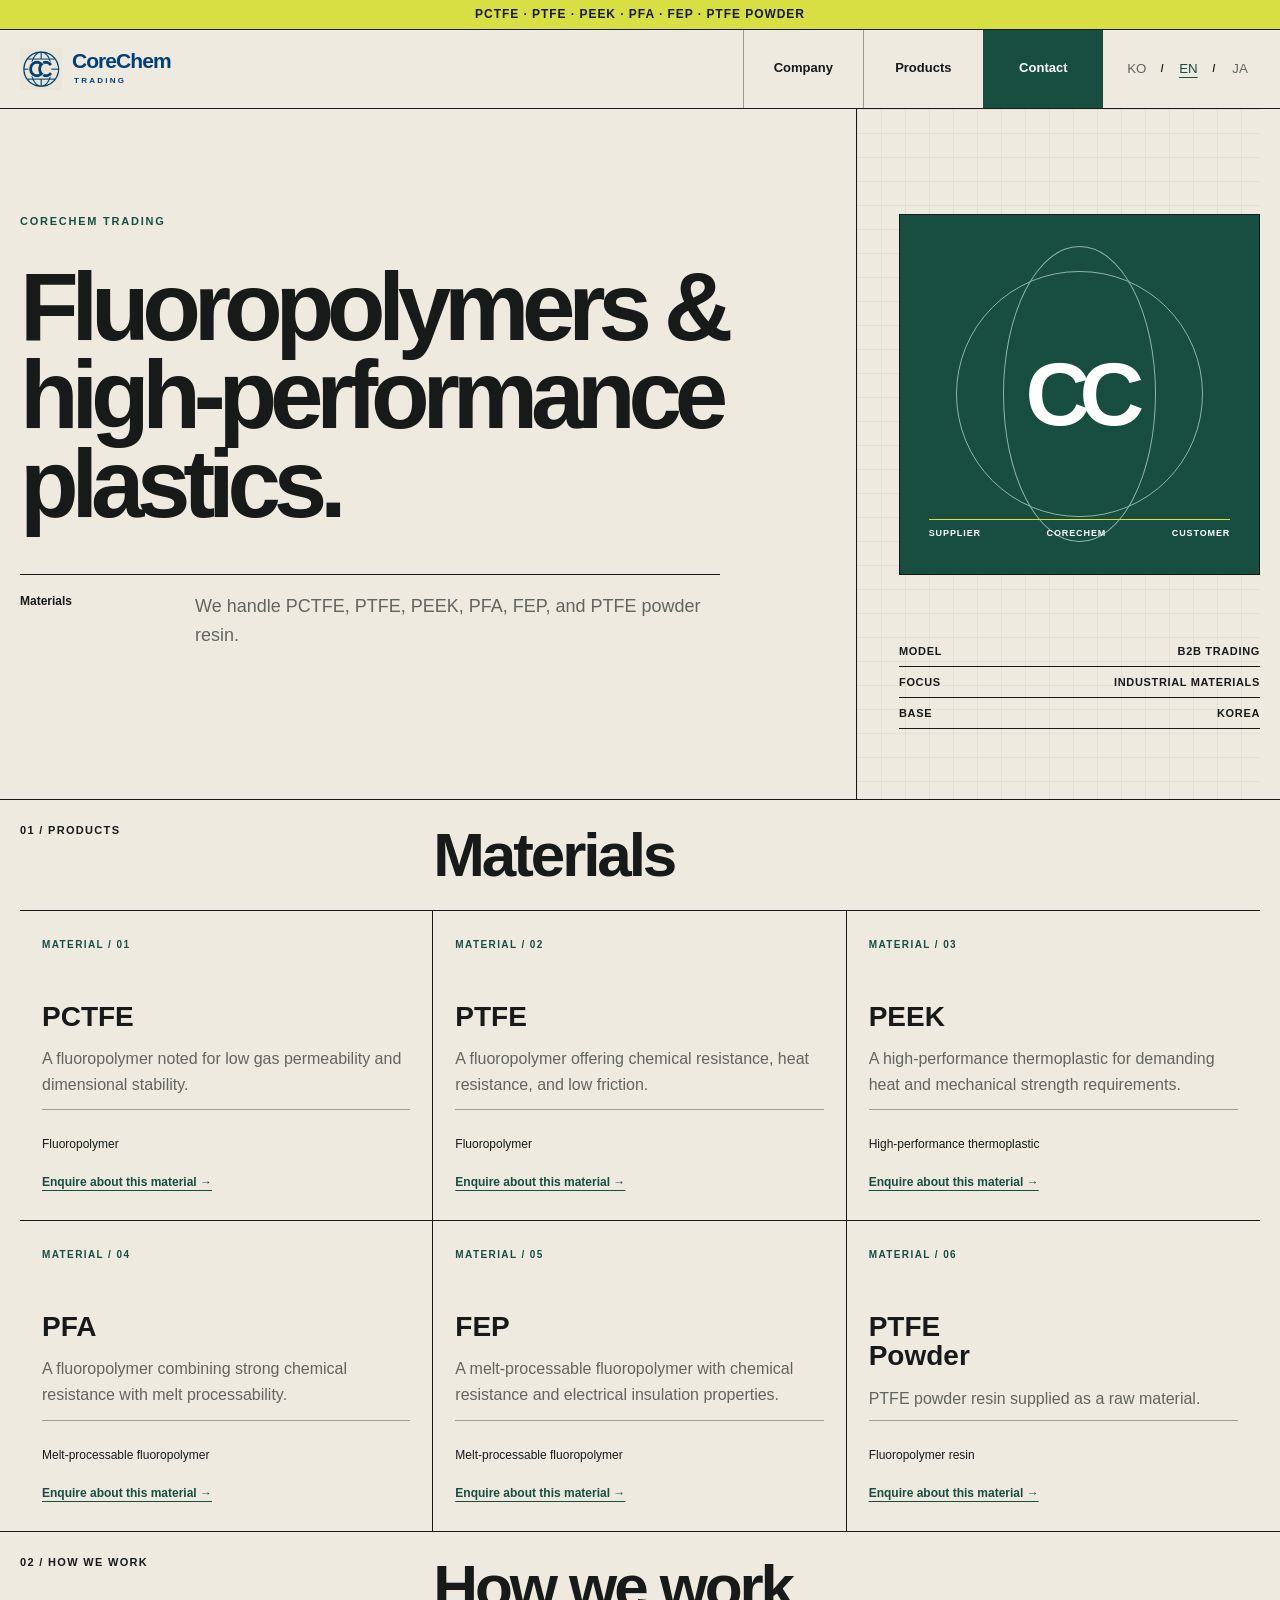
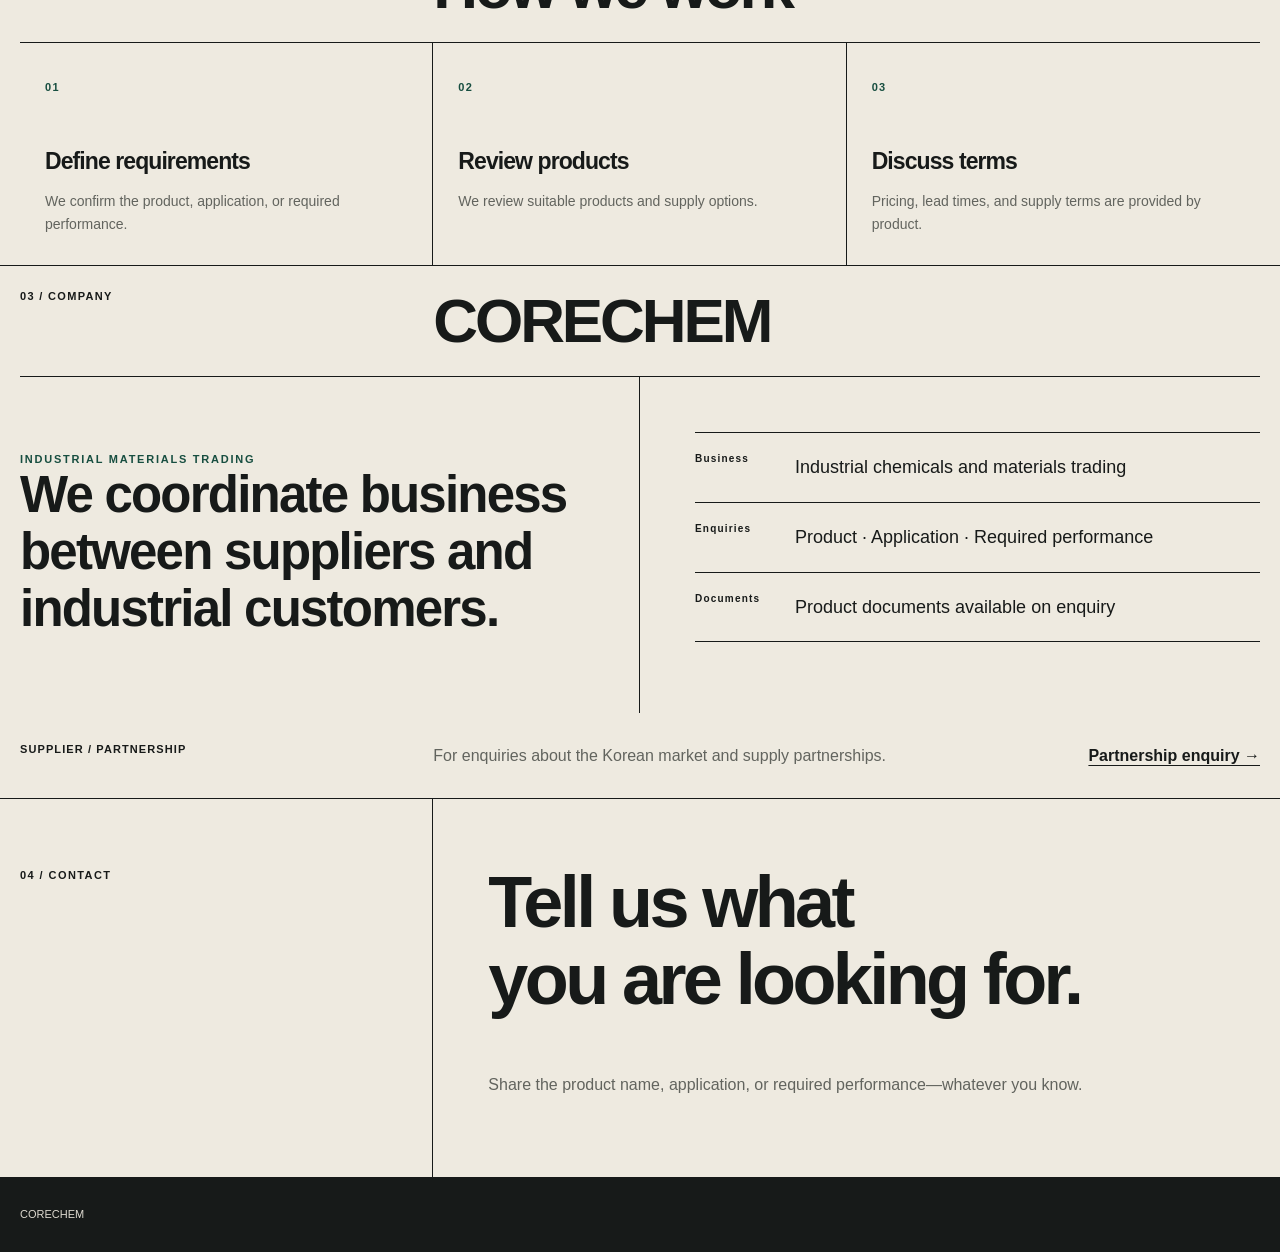
==== site/hanbit-materials/index.html @ b0d62aa2 "Improve product inquiry accessibility" ====
<!doctype html>
<html lang="ko">
<head>
  <meta charset="utf-8"><meta name="viewport" content="width=device-width,initial-scale=1">
  <meta name="description" content="PCTFE, PTFE, PEEK, PFA, FEP 및 PTFE 파우더를 취급하는 코어캠(CoreChem) 산업 소재 트레이딩 홈페이지">
  <meta name="theme-color" content="#174e40">
  <link rel="icon" type="image/png" href="assets/corechem-symbol.png">
  <link rel="canonical" href="https://muzholiq.github.io/corechem/">
  <meta property="og:type" content="website">
  <meta property="og:site_name" content="CoreChem Trading">
  <meta property="og:title" content="코어캠 CORECHEM — 산업 소재 공급">
  <meta property="og:description" content="PCTFE, PTFE, PEEK, PFA, FEP 및 PTFE 파우더를 취급하는 코어캠 홈페이지">
  <meta property="og:url" content="https://muzholiq.github.io/corechem/">
  <meta property="og:image" content="https://muzholiq.github.io/corechem/assets/corechem-symbol.png">
  <title>코어캠 CORECHEM — 산업 소재 공급</title>
  <style>
    :root{--ink:#171a19;--paper:#eeeae0;--paper2:#f8f6ef;--green:#174e40;--acid:#d8df43;--line:#9d9d91;--muted:#62645e}
    *{box-sizing:border-box}html{scroll-behavior:smooth}body{margin:0;background:var(--paper);color:var(--ink);font-family:"Apple SD Gothic Neo",Pretendard,Arial,sans-serif;line-height:1.6;word-break:keep-all}html[lang="ja"] body{word-break:normal;overflow-wrap:anywhere}a{color:inherit}[id]{scroll-margin-top:95px}.skip-link{position:fixed;left:12px;top:-60px;z-index:20;background:var(--ink);color:white;padding:10px 14px}.skip-link:focus{top:12px}.wrap{width:min(1240px,calc(100% - 40px));margin:auto}
    .mock{background:var(--acid);padding:6px 20px;text-align:center;font:800 12px/1.4 Arial;letter-spacing:.08em;border-bottom:1px solid var(--ink)}
    header{position:sticky;top:0;z-index:5;background:#eeeae0f2;border-bottom:1px solid var(--ink);backdrop-filter:blur(8px)}header .wrap{height:78px;display:grid;grid-template-columns:1fr auto;align-items:center}.logo{display:inline-flex;align-items:center;gap:10px;width:max-content;text-decoration:none;color:#003f78}.logo img{width:42px;height:42px;object-fit:cover;mix-blend-mode:multiply}.logo-word{font:700 21px/.85 Arial,sans-serif;letter-spacing:-.045em}.logo-word small{display:block;font:600 8px/1 Arial,sans-serif;letter-spacing:.28em;margin:7px 0 0 2px}.header-actions{display:flex;align-items:center;height:100%}.menu{display:flex;height:100%;align-items:center}.menu a{display:grid;place-items:center;height:100%;min-width:120px;border-left:1px solid var(--line);text-decoration:none;font-size:13px;font-weight:700}.menu a:last-child{background:var(--green);color:white;border-color:var(--green)}.language{display:flex;align-items:center;gap:4px;margin-left:14px;font:800 10px Arial;letter-spacing:.08em}.language button{border:0;background:transparent;padding:8px 5px;color:var(--muted);cursor:pointer}.language button[aria-pressed="true"]{color:var(--green);text-decoration:underline;text-underline-offset:4px}
    .hero{min-height:690px;border-bottom:1px solid var(--ink);position:relative;overflow:hidden}.hero .wrap{display:grid;grid-template-columns:1.35fr .65fr;min-height:690px}.hero-copy{padding:105px 50px 70px 0;border-right:1px solid var(--ink);position:relative}.eyebrow{font:800 11px/1.3 Arial;letter-spacing:.16em;text-transform:uppercase;color:var(--green)}h1{font-family:Arial,"Apple SD Gothic Neo",Pretendard,sans-serif;font-weight:900;font-size:clamp(52px,7.5vw,106px);line-height:.92;letter-spacing:-.075em;margin:35px 0 46px;max-width:900px}.intro{display:grid;grid-template-columns:150px 1fr;gap:25px;max-width:700px;border-top:1px solid var(--ink);padding-top:17px}.intro b{font-size:12px}.intro p{margin:0;color:var(--muted);font-size:18px}.hero-spec{padding:105px 0 70px 42px;display:flex;flex-direction:column;justify-content:space-between;background-image:linear-gradient(#9d9d9122 1px,transparent 1px),linear-gradient(90deg,#9d9d9122 1px,transparent 1px);background-size:24px 24px}.trade-map{width:100%;aspect-ratio:1;position:relative;display:grid;place-items:center;background:var(--green);border:1px solid var(--ink);color:white}.trade-map:before,.trade-map:after{content:"";position:absolute;border:1px solid #91b4a9;border-radius:50%}.trade-map:before{width:68%;height:68%}.trade-map:after{width:42%;height:82%}.trade-map strong{position:relative;z-index:1;font:900 clamp(52px,7vw,94px)/1 Arial;letter-spacing:-.12em}.route{position:absolute;left:8%;right:8%;bottom:10%;z-index:1;display:flex;justify-content:space-between;border-top:1px solid var(--acid);padding-top:8px;font:800 9px Arial;letter-spacing:.1em}.spec-row{display:flex;justify-content:space-between;border-bottom:1px solid var(--ink);padding:9px 0;font:700 11px Arial;letter-spacing:.06em}
    section{border-bottom:1px solid var(--ink)}.section-head{display:grid;grid-template-columns:1fr 2fr;border-bottom:1px solid var(--ink);padding:24px 0}.section-head .no{font:700 11px Arial;letter-spacing:.12em}.section-head h2{font-family:Arial,"Apple SD Gothic Neo",Pretendard,sans-serif;font-weight:900;font-size:clamp(32px,5vw,62px);line-height:1;margin:0;letter-spacing:-.05em}.products{display:grid;grid-template-columns:repeat(4,1fr)}.product{min-height:330px;padding:28px 22px;border-right:1px solid var(--ink);display:flex;flex-direction:column}.product:last-child{border-right:0}.product .code{font:700 10px Arial;letter-spacing:.14em;color:var(--green)}.product h3{font-family:Arial,"Apple SD Gothic Neo",Pretendard,sans-serif;font-weight:850;font-size:28px;line-height:1.05;margin:52px 0 15px}.product p{color:var(--muted);margin:0}.product .use{margin-top:auto;padding-top:25px;border-top:1px solid var(--line);font-size:12px}.product-link{display:inline-block;margin-top:18px;font-size:12px;font-weight:900;color:var(--green);text-underline-offset:4px}
    .process{display:grid;grid-template-columns:repeat(3,1fr)}.process-item{min-height:220px;padding:30px 25px;border-right:1px solid var(--ink)}.process-item:last-child{border-right:0}.process-item b{font:900 11px Arial;color:var(--green);letter-spacing:.12em}.process-item h3{margin:45px 0 10px;font-size:23px;letter-spacing:-.04em}.process-item p{margin:0;color:var(--muted);font-size:14px}.partner-note{display:grid;grid-template-columns:1fr 2fr;padding:30px 0}.partner-note b{font:900 11px Arial;letter-spacing:.1em}.partner-note div{display:flex;align-items:center;justify-content:space-between;gap:24px}.partner-note p{margin:0;color:var(--muted)}.partner-note a{font-weight:900;white-space:nowrap;text-underline-offset:4px}
    .proof{display:grid;grid-template-columns:1fr 1fr}.proof-copy{padding:75px 70px 75px 0;border-right:1px solid var(--ink)}.proof-copy blockquote{font-family:Arial,"Apple SD Gothic Neo",Pretendard,sans-serif;font-weight:850;font-size:clamp(28px,4vw,51px);line-height:1.12;letter-spacing:-.035em;margin:0}.proof-list{padding:55px 0 55px 55px}.fact{display:grid;grid-template-columns:100px 1fr;padding:20px 0;border-top:1px solid var(--ink)}.fact:last-child{border-bottom:1px solid var(--ink)}.fact b{font:700 10px Arial;letter-spacing:.12em}.fact span{font-size:18px}
    .contact .wrap{display:grid;grid-template-columns:1fr 2fr}.contact-label{padding:70px 0;border-right:1px solid var(--ink);font:700 11px Arial;letter-spacing:.13em}.contact-main{padding:65px 0 80px 55px}.contact-main h2{font:900 clamp(36px,6vw,72px)/1.06 Arial,"Apple SD Gothic Neo",sans-serif;margin:0 0 55px;letter-spacing:-.05em}.contact-line{display:grid;grid-template-columns:150px 1fr;padding:15px 0;border-top:1px solid var(--ink)}.contact-line:last-child{border-bottom:1px solid var(--ink)}.contact-line b{font:700 10px Arial;letter-spacing:.1em}
    footer{background:var(--ink);color:#ddd9cf;padding:28px 0;font-size:11px}.footer-row{display:flex;justify-content:space-between;gap:20px}
    a:focus-visible,button:focus-visible{outline:3px solid var(--acid);outline-offset:3px}.language button{min-width:40px;min-height:40px}.products{grid-template-columns:repeat(3,1fr)}.product{min-height:310px;border-bottom:1px solid var(--ink)}.product:nth-child(3n){border-right:0}.product:nth-last-child(-n+3){border-bottom:0}
    @media(max-width:800px){body{overflow-x:hidden}.wrap{width:min(100% - 24px,1240px)}header .wrap{height:60px}.logo{gap:7px}.logo img{width:34px;height:34px}.logo-word{font-size:16px}.logo-word small{font-size:6px;margin-top:5px}.menu a:not(:last-child){display:none}.menu a{min-width:86px}.language{margin-left:7px}.hero,.hero .wrap{min-height:auto}.hero .wrap,.proof,.contact .wrap{grid-template-columns:minmax(0,1fr)}.hero-copy,.hero-spec,.product,.proof-copy,.proof-list,.contact-main{min-width:0}.hero-copy{padding:75px 0 50px;border-right:0}.hero-spec{padding:35px 0;border-top:1px solid var(--ink)}.trade-map{aspect-ratio:2/1}.trade-map:after{width:32%;height:72%}.intro{grid-template-columns:minmax(0,1fr)}.intro p,.product p,.product .use,.contact-main p,.contact-line span{overflow-wrap:anywhere}.spec-row span:last-child{min-width:0;text-align:right}.products{grid-template-columns:1fr 1fr}.process{grid-template-columns:1fr}.process-item{min-height:auto;border-right:0;border-bottom:1px solid var(--ink)}.process-item:last-child{border-bottom:0}.process-item h3{margin-top:25px}.partner-note{grid-template-columns:1fr;gap:12px}.partner-note div{align-items:flex-start}.product{border-bottom:1px solid var(--ink)}.product:nth-child(3n){border-right:1px solid var(--ink)}.product:nth-child(even){border-right:0}.product:nth-last-child(-n+3){border-bottom:1px solid var(--ink)}.product:nth-last-child(-n+2){border-bottom:0}.proof-copy,.contact-label{border-right:0;border-bottom:1px solid}.proof-copy{padding:55px 0}.proof-list,.contact-main{padding:45px 0}.section-head{grid-template-columns:74px minmax(0,1fr);gap:12px}.footer-row{flex-direction:column}}@media(max-width:520px){[id]{scroll-margin-top:115px}.mock{padding:6px 12px;font-size:10px;letter-spacing:.04em}header .wrap{height:104px;position:relative;align-items:start;padding-top:13px}.header-actions{height:47px;align-items:start}.language{position:absolute;right:0;bottom:0;height:44px}.language button{min-width:44px;min-height:44px}.products{grid-template-columns:minmax(0,1fr)}.product:nth-child(n){border-right:0}.product:nth-last-child(2){border-bottom:1px solid var(--ink)}.product:last-child{border-bottom:0}.product{min-height:280px}.product h3{margin-top:30px}.contact-line{grid-template-columns:82px minmax(0,1fr)}h1{font-size:clamp(42px,13vw,54px)}html[lang="ja"] h1{font-size:clamp(38px,11vw,48px);letter-spacing:-.055em}.logo img{width:30px;height:30px}.logo-word{font-size:14px}.logo-word small{font-size:5px;letter-spacing:.22em}.menu a{min-width:78px}.partner-note div{display:block}.partner-note a{display:inline-block;margin-top:12px}}
    @media(prefers-reduced-motion:reduce){html{scroll-behavior:auto}}
  </style>
</head>
<body>
<a class="skip-link" href="#top" data-i18n="skip">본문 바로가기</a>
<div class="mock" data-i18n="notice">PCTFE · PTFE · PEEK · PFA · FEP · PTFE POWDER</div>
<header><div class="wrap"><a class="logo" href="#top" aria-label="CoreChem Trading"><img src="assets/corechem-symbol.png" alt=""><span class="logo-word">CoreChem<small>TRADING</small></span></a><div class="header-actions"><nav class="menu" aria-label="Primary"><a href="#company" data-i18n="navCompany">회사소개</a><a href="#products" data-i18n="navProducts">제품소개</a><a href="#contact" data-i18n="navContact">문의하기</a></nav><div class="language" role="group" aria-label="Language"><button type="button" data-lang="ko" aria-pressed="true">KO</button><span aria-hidden="true">/</span><button type="button" data-lang="en" aria-pressed="false">EN</button><span aria-hidden="true">/</span><button type="button" data-lang="ja" aria-pressed="false">JA</button></div></div></div></header>
<main id="top">
  <section class="hero"><div class="wrap"><div class="hero-copy"><div class="eyebrow">CoreChem Trading</div><h1 data-i18n="heroTitle">고성능 불소수지와<br>엔지니어링 플라스틱.</h1><div class="intro"><b data-i18n="whatWeDo">취급 소재</b><p data-i18n="heroIntro">PCTFE, PTFE, PEEK, PFA, FEP 및 PTFE 파우더를 취급합니다.</p></div></div><aside class="hero-spec"><div class="trade-map" aria-hidden="true"><strong>CC</strong><div class="route"><span>SUPPLIER</span><span>CORECHEM</span><span>CUSTOMER</span></div></div><div><div class="spec-row"><span>MODEL</span><span>B2B TRADING</span></div><div class="spec-row"><span>FOCUS</span><span>INDUSTRIAL MATERIALS</span></div><div class="spec-row"><span>BASE</span><span>KOREA</span></div></div></aside></div></section>

  <section id="products"><div class="wrap"><div class="section-head"><span class="no">01 / PRODUCTS</span><h2 data-i18n="productsTitle">취급 소재</h2></div><div class="products">
    <article class="product"><span class="code">MATERIAL / 01</span><h3>PCTFE</h3><p data-i18n="product1Desc">낮은 기체 투과성과 치수 안정성이 특징인 불소수지.</p><span class="use" data-i18n="product1Use">불소수지</span><a class="product-link" href="#contact" data-i18n="categoryInquiry">이 소재 문의 →</a></article>
    <article class="product"><span class="code">MATERIAL / 02</span><h3>PTFE</h3><p data-i18n="product2Desc">내화학성, 내열성과 낮은 마찰 특성을 갖는 불소수지.</p><span class="use" data-i18n="product2Use">불소수지</span><a class="product-link" href="#contact" data-i18n="categoryInquiry">이 소재 문의 →</a></article>
    <article class="product"><span class="code">MATERIAL / 03</span><h3>PEEK</h3><p data-i18n="product3Desc">고온과 높은 기계적 강도가 요구되는 고성능 열가소성 수지.</p><span class="use" data-i18n="product3Use">고성능 열가소성 수지</span><a class="product-link" href="#contact" data-i18n="categoryInquiry">이 소재 문의 →</a></article>
    <article class="product"><span class="code">MATERIAL / 04</span><h3>PFA</h3><p data-i18n="product4Desc">우수한 내화학성과 용융 가공성을 갖는 불소수지.</p><span class="use" data-i18n="product4Use">용융 가공 불소수지</span><a class="product-link" href="#contact" data-i18n="categoryInquiry">이 소재 문의 →</a></article>
    <article class="product"><span class="code">MATERIAL / 05</span><h3>FEP</h3><p data-i18n="product5Desc">내화학성과 전기 절연성을 갖춘 용융 가공 불소수지.</p><span class="use" data-i18n="product5Use">용융 가공 불소수지</span><a class="product-link" href="#contact" data-i18n="categoryInquiry">이 소재 문의 →</a></article>
    <article class="product"><span class="code">MATERIAL / 06</span><h3>PTFE<br>Powder</h3><p data-i18n="product6Desc">원료 형태로 공급되는 PTFE 파우더 레진.</p><span class="use" data-i18n="product6Use">불소수지 원료</span><a class="product-link" href="#contact" data-i18n="categoryInquiry">이 소재 문의 →</a></article>
  </div></div></section>

  <section><div class="wrap"><div class="section-head"><span class="no">02 / HOW WE WORK</span><h2 data-i18n="processTitle">거래의 흐름</h2></div><div class="process"><article class="process-item"><b>01</b><h3 data-i18n="process1Title">요구 확인</h3><p data-i18n="process1Desc">제품명, 용도 또는 필요한 성능을 확인합니다.</p></article><article class="process-item"><b>02</b><h3 data-i18n="process2Title">제품 검토</h3><p data-i18n="process2Desc">조건에 맞는 제품과 공급 가능성을 검토합니다.</p></article><article class="process-item"><b>03</b><h3 data-i18n="process3Title">거래 협의</h3><p data-i18n="process3Desc">가격, 납기와 공급 조건을 제품별로 안내합니다.</p></article></div></div></section>

  <section id="company"><div class="wrap"><div class="section-head"><span class="no">03 / COMPANY</span><h2 data-i18n="companyTitle">CORECHEM</h2></div><div class="proof"><div class="proof-copy"><div class="eyebrow">Industrial materials trading</div><blockquote data-i18n="companyStatement">공급사와 고객사 사이의 거래를 조율합니다.</blockquote></div><div class="proof-list"><div class="fact"><b data-i18n="business">사업</b><span data-i18n="businessValue">산업용 화학제품·소재 트레이딩</span></div><div class="fact"><b data-i18n="consultation">문의</b><span data-i18n="consultationValue">제품명 · 용도 · 요구 성능</span></div><div class="fact"><b data-i18n="terms">자료</b><span data-i18n="termsValue">제품 자료는 문의 시 확인</span></div></div></div><div class="partner-note"><b>SUPPLIER / PARTNERSHIP</b><div><p data-i18n="partnerText">한국 시장 및 제품 공급 협력 문의를 받습니다.</p><a href="#contact" data-i18n="partnerLink">파트너십 문의 →</a></div></div></div></section>

  <section class="contact" id="contact"><div class="wrap"><div class="contact-label">04 / CONTACT</div><div class="contact-main"><h2 data-i18n="contactTitle">필요한 제품을<br>말씀해 주세요.</h2><p style="margin:0;color:var(--muted)" data-i18n="contactNote">제품명, 사용처 또는 필요한 성능 중 아는 내용만 알려주시면 됩니다.</p></div></div></section>
</main>
<footer><div class="wrap footer-row"><span>CORECHEM</span></div></footer>
<script>
const copy={
ko:{skip:'본문 바로가기',notice:'화면 확인용 시안입니다. 회사명을 제외한 제품명·연락처·수치는 예시입니다.',navCompany:'회사소개',navProducts:'제품소개',navContact:'문의하기',heroTitle:'산업용 화학소재<br>트레이딩.',whatWeDo:'코어캠',heroIntro:'산업용 화학제품과 소재를 공급사와 고객사 사이에서 연결합니다.',category:'분류',resin:'기능성 수지',properties:'특성',heatChemical:'내열 · 내화학',applications:'적용',semiconductorMachinery:'반도체 · 기계',productsTitle:'취급 제품',sample01:'CAT. 01 / 예시',sample02:'CAT. 02 / 예시',sample03:'CAT. 03 / 예시',sample04:'CAT. 04 / 예시',product1Title:'코팅<br>&amp; 도료',product1Desc:'표면 보호와 기능 부여를 위한 산업용 코팅재.',product1Use:'내열 · 내마모 / 조리기구 · 기계부품',product2Title:'기능성<br>수지',product2Desc:'열과 약품에 대한 내성이 필요한 부품 소재.',product2Use:'내열 · 내화학 / 반도체 · 전기전자',product3Title:'산업용<br>용제',product3Desc:'세정·희석·제조 공정에 사용하는 화학제품.',product3Use:'세정 · 희석 / 금속 · 도료 · 접착제',product4Title:'첨가제<br>&amp; 원료',product4Desc:'소재의 물성과 공정 성능을 조정하는 화학 원료.',product4Use:'성능 보완 / 플라스틱 · 고무',categoryInquiry:'이 분야 문의 →',processTitle:'거래의 흐름',process1Title:'요구 확인',process1Desc:'제품명, 용도 또는 필요한 성능을 확인합니다.',process2Title:'제품 검토',process2Desc:'조건에 맞는 제품과 공급 가능성을 검토합니다.',process3Title:'거래 협의',process3Desc:'가격, 납기와 공급 조건을 제품별로 안내합니다.',companyTitle:'CORECHEM',companyStatement:'공급사와 고객사 사이의 거래를 조율합니다.',business:'사업',businessValue:'산업용 화학제품·소재 트레이딩',consultation:'문의',consultationValue:'제품명 · 용도 · 요구 성능',terms:'자료',termsValue:'제품 자료는 문의 시 확인',partnerText:'한국 시장 및 제품 공급 협력 문의를 받습니다.',partnerLink:'파트너십 문의 →',sampleTitle:'제품 소개 예시',ptfeTitle:'PTFE<br>판재·봉재',sampleLabel:'Functional resin / 예시',ptfeDesc:'약품과 높은 온도를 견뎌야 하는 장비 부품에 사용하는 불소수지 소재입니다.',chemicalResistance:'내화학성',heatResistance:'내열성',lowFriction:'낮은 마찰',ptfeUse:'주요 사용처: 반도체 장비 · 씰 · 가스켓 · 절연 부품',productInquiry:'이 제품 문의하기 →',contactTitle:'필요한 제품을<br>말씀해 주세요.',phone:'전화',email:'이메일',sampleParen:'(예시)',contactNote:'제품명, 사용처 또는 필요한 성능 중 아는 내용만 알려주시면 됩니다.',footerNote:'회사명을 제외한 정보는 화면 설계를 위한 예시입니다.'},
en:{skip:'Skip to content',notice:'Design preview. Product names, contact details, and figures are placeholders unless stated otherwise.',navCompany:'Company',navProducts:'Products',navContact:'Contact',heroTitle:'Industrial chemicals<br>&amp; materials trading.',whatWeDo:'CORECHEM',heroIntro:'We connect suppliers and customers in industrial chemicals and materials.',category:'Category',resin:'Performance polymers',properties:'Properties',heatChemical:'Heat · Chemical resistance',applications:'Applications',semiconductorMachinery:'Semiconductor · Machinery',productsTitle:'Product portfolio',sample01:'CAT. 01 / SAMPLE',sample02:'CAT. 02 / SAMPLE',sample03:'CAT. 03 / SAMPLE',sample04:'CAT. 04 / SAMPLE',product1Title:'Industrial<br>coatings',product1Desc:'Coating materials for surface protection and functional performance.',product1Use:'Heat · Wear resistance / Cookware · Machinery',product2Title:'Performance<br>polymers',product2Desc:'Component materials requiring resistance to heat and chemicals.',product2Use:'Heat · Chemical resistance / Semiconductor · Electronics',product3Title:'Industrial<br>solvents',product3Desc:'Chemicals used in cleaning, dilution, and manufacturing processes.',product3Use:'Cleaning · Dilution / Metal · Coatings · Adhesives',product4Title:'Additives<br>&amp; raw materials',product4Desc:'Chemical raw materials used to adjust properties and process performance.',product4Use:'Performance enhancement / Plastics · Rubber',categoryInquiry:'Enquire about this category →',processTitle:'How we work',process1Title:'Define requirements',process1Desc:'We confirm the product, application, or required performance.',process2Title:'Review products',process2Desc:'We review suitable products and supply options.',process3Title:'Discuss terms',process3Desc:'Pricing, lead times, and supply terms are provided by product.',companyTitle:'CORECHEM',companyStatement:'We coordinate business between suppliers and industrial customers.',business:'Business',businessValue:'Industrial chemicals and materials trading',consultation:'Enquiries',consultationValue:'Product · Application · Required performance',terms:'Documents',termsValue:'Product documents available on enquiry',partnerText:'For enquiries about the Korean market and supply partnerships.',partnerLink:'Partnership enquiry →',sampleTitle:'Product example',ptfeTitle:'PTFE<br>Sheets &amp; Rods',sampleLabel:'Performance polymer / SAMPLE',ptfeDesc:'A fluoropolymer material for equipment components exposed to aggressive chemicals and high temperatures.',chemicalResistance:'Chemical resistance',heatResistance:'Heat resistance',lowFriction:'Low friction',ptfeUse:'Typical applications: semiconductor equipment · seals · gaskets · electrical insulation',productInquiry:'Enquire about this product →',contactTitle:'Tell us what<br>you are looking for.',phone:'Phone',email:'Email',sampleParen:'(sample)',contactNote:'Share the product name, application, or required performance—whatever you know.',footerNote:'All information except the company name is shown for design purposes only.'},
ja:{skip:'本文へ移動',notice:'画面確認用のデザイン案です。会社名を除き、製品名・連絡先・数値はサンプルです。',navCompany:'会社情報',navProducts:'製品情報',navContact:'お問い合わせ',heroTitle:'産業用化学品・素材の<br>トレーディング。',whatWeDo:'CORECHEM',heroIntro:'産業用化学品・素材のサプライヤーとお客様をつなぎます。',category:'分類',resin:'機能性樹脂',properties:'特性',heatChemical:'耐熱性・耐薬品性',applications:'用途',semiconductorMachinery:'半導体・機械',productsTitle:'取扱製品',sample01:'CAT. 01 / サンプル',sample02:'CAT. 02 / サンプル',sample03:'CAT. 03 / サンプル',sample04:'CAT. 04 / サンプル',product1Title:'産業用<br>コーティング',product1Desc:'表面保護と機能付与のためのコーティング材。',product1Use:'耐熱・耐摩耗 / 調理器具・機械部品',product2Title:'機能性<br>樹脂',product2Desc:'耐熱性・耐薬品性が求められる部品向け素材。',product2Use:'耐熱・耐薬品 / 半導体・電気電子',product3Title:'工業用<br>溶剤',product3Desc:'洗浄・希釈・製造工程で使用する化学品。',product3Use:'洗浄・希釈 / 金属・塗料・接着剤',product4Title:'添加剤<br>・原料',product4Desc:'物性や工程性能を調整するための化学原料。',product4Use:'機能向上 / プラスチック・ゴム',categoryInquiry:'この分野について問い合わせる →',processTitle:'お取引の流れ',process1Title:'ご要望の確認',process1Desc:'製品名、用途、または必要な性能を確認します。',process2Title:'製品の検討',process2Desc:'条件に合う製品と供給可否を確認します。',process3Title:'取引条件のご案内',process3Desc:'価格、納期、供給条件を製品ごとにご案内します。',companyTitle:'CORECHEM',companyStatement:'サプライヤーとお客様の間に立ち、取引を調整します。',business:'事業内容',businessValue:'産業用化学品・素材のトレーディング',consultation:'お問い合わせ',consultationValue:'製品名・用途・要求性能',terms:'資料',termsValue:'製品資料はお問い合わせ時に確認',partnerText:'韓国市場および製品供給に関する協業のご相談を承ります。',partnerLink:'パートナーシップのご相談 →',sampleTitle:'製品紹介サンプル',ptfeTitle:'PTFE<br>シート・ロッド',sampleLabel:'機能性樹脂 / サンプル',ptfeDesc:'薬品や高温にさらされる装置部品に使用されるフッ素樹脂素材です。',chemicalResistance:'耐薬品性',heatResistance:'耐熱性',lowFriction:'低摩擦',ptfeUse:'主な用途：半導体製造装置・シール・ガスケット・絶縁部品',productInquiry:'この製品について問い合わせる →',contactTitle:'お探しの製品を<br>お知らせください。',phone:'電話',email:'メール',sampleParen:'（サンプル）',contactNote:'製品名、用途、必要な性能など、分かる範囲でお知らせください。',footerNote:'会社名を除くすべての情報は、画面設計用のサンプルです。'}}
function readSavedLanguage(){try{return localStorage.getItem('corechem-language')}catch{return null}}
function chooseDefault(){const requested=new URLSearchParams(location.search).get('lang');if(['ko','en','ja'].includes(requested))return requested;const saved=readSavedLanguage();if(['ko','en','ja'].includes(saved))return saved;if(window.CORECHEM_COUNTRY)return window.CORECHEM_COUNTRY==='KR'?'ko':'en';const langs=navigator.languages||[navigator.language||''];const koreanLanguage=langs.some(v=>v.toLowerCase().startsWith('ko'));let koreanTimezone=false;try{koreanTimezone=Intl.DateTimeFormat().resolvedOptions().timeZone==='Asia/Seoul'}catch{}return koreanLanguage||koreanTimezone?'ko':'en'}
function setLanguage(lang,remember=false){document.documentElement.lang=lang;document.querySelectorAll('[data-i18n]').forEach(el=>{const value=copy[lang][el.dataset.i18n];if(value!==undefined)el.innerHTML=value});document.querySelectorAll('[data-lang]').forEach(button=>button.setAttribute('aria-pressed',String(button.dataset.lang===lang)));document.querySelectorAll('.product-link').forEach(link=>{const material=link.closest('.product')?.querySelector('h3')?.textContent.replace(/\s+/g,' ').trim();const label=copy[lang].categoryInquiry?.replace(/\s*→\s*$/,'');if(material&&label)link.setAttribute('aria-label',`${material} — ${label}`)});document.title=lang==='ko'?'코어캠 CORECHEM — 산업 소재 공급':lang==='ja'?'CORECHEM — 産業用化学品・素材':'CORECHEM — Industrial Materials Trading';if(remember){try{localStorage.setItem('corechem-language',lang)}catch{}}}
document.querySelectorAll('[data-lang]').forEach(button=>button.addEventListener('click',()=>setLanguage(button.dataset.lang,true)));
Object.assign(copy.ko,{notice:'PCTFE · PTFE · PEEK · PFA · FEP · PTFE POWDER',productsTitle:'취급 소재',product1Desc:'낮은 기체 투과성과 치수 안정성이 특징인 불소수지.',product1Use:'불소수지',product2Desc:'내화학성, 내열성과 낮은 마찰 특성을 갖는 불소수지.',product2Use:'불소수지',product3Desc:'고온과 높은 기계적 강도가 요구되는 고성능 열가소성 수지.',product3Use:'고성능 열가소성 수지',product4Desc:'우수한 내화학성과 용융 가공성을 갖는 불소수지.',product4Use:'용융 가공 불소수지',product5Desc:'내화학성과 전기 절연성을 갖춘 용융 가공 불소수지.',product5Use:'용융 가공 불소수지',product6Desc:'원료 형태로 공급되는 PTFE 파우더 레진.',product6Use:'불소수지 원료',categoryInquiry:'이 소재 문의 →'});
Object.assign(copy.en,{notice:'PCTFE · PTFE · PEEK · PFA · FEP · PTFE POWDER',productsTitle:'Materials',product1Desc:'A fluoropolymer noted for low gas permeability and dimensional stability.',product1Use:'Fluoropolymer',product2Desc:'A fluoropolymer offering chemical resistance, heat resistance, and low friction.',product2Use:'Fluoropolymer',product3Desc:'A high-performance thermoplastic for demanding heat and mechanical strength requirements.',product3Use:'High-performance thermoplastic',product4Desc:'A fluoropolymer combining strong chemical resistance with melt processability.',product4Use:'Melt-processable fluoropolymer',product5Desc:'A melt-processable fluoropolymer with chemical resistance and electrical insulation properties.',product5Use:'Melt-processable fluoropolymer',product6Desc:'PTFE powder resin supplied as a raw material.',product6Use:'Fluoropolymer resin',categoryInquiry:'Enquire about this material →'});
Object.assign(copy.ja,{notice:'PCTFE · PTFE · PEEK · PFA · FEP · PTFE POWDER',productsTitle:'取扱素材',product1Desc:'低いガス透過性と寸法安定性を特長とするフッ素樹脂。',product1Use:'フッ素樹脂',product2Desc:'耐薬品性・耐熱性・低摩擦性を備えたフッ素樹脂。',product2Use:'フッ素樹脂',product3Desc:'高温環境と高い機械強度が求められる高機能熱可塑性樹脂。',product3Use:'高機能熱可塑性樹脂',product4Desc:'優れた耐薬品性と溶融加工性を備えたフッ素樹脂。',product4Use:'溶融加工可能なフッ素樹脂',product5Desc:'耐薬品性と電気絶縁性を備えた溶融加工可能なフッ素樹脂。',product5Use:'溶融加工可能なフッ素樹脂',product6Desc:'原料形態で供給するPTFEパウダー樹脂。',product6Use:'フッ素樹脂原料',categoryInquiry:'この素材について問い合わせる →'});
Object.assign(copy.ko,{heroTitle:'고성능 불소수지와<br>엔지니어링 플라스틱.',whatWeDo:'취급 소재',heroIntro:'PCTFE, PTFE, PEEK, PFA, FEP 및 PTFE 파우더를 취급합니다.'});
Object.assign(copy.en,{heroTitle:'Fluoropolymers &amp;<br>high-performance plastics.',whatWeDo:'Materials',heroIntro:'We handle PCTFE, PTFE, PEEK, PFA, FEP, and PTFE powder resin.'});
Object.assign(copy.ja,{heroTitle:'高機能フッ素樹脂と<br>エンジニアリング<br>プラスチック。',whatWeDo:'取扱素材',heroIntro:'PCTFE、PTFE、PEEK、PFA、FEP、PTFEパウダー樹脂を取り扱っています。'});
const activeKeys=new Set([...document.querySelectorAll('[data-i18n]')].map(el=>el.dataset.i18n));
Object.values(copy).forEach(language=>Object.keys(language).forEach(key=>{if(!activeKeys.has(key))delete language[key]}));
setLanguage(chooseDefault());
</script>
</body></html>
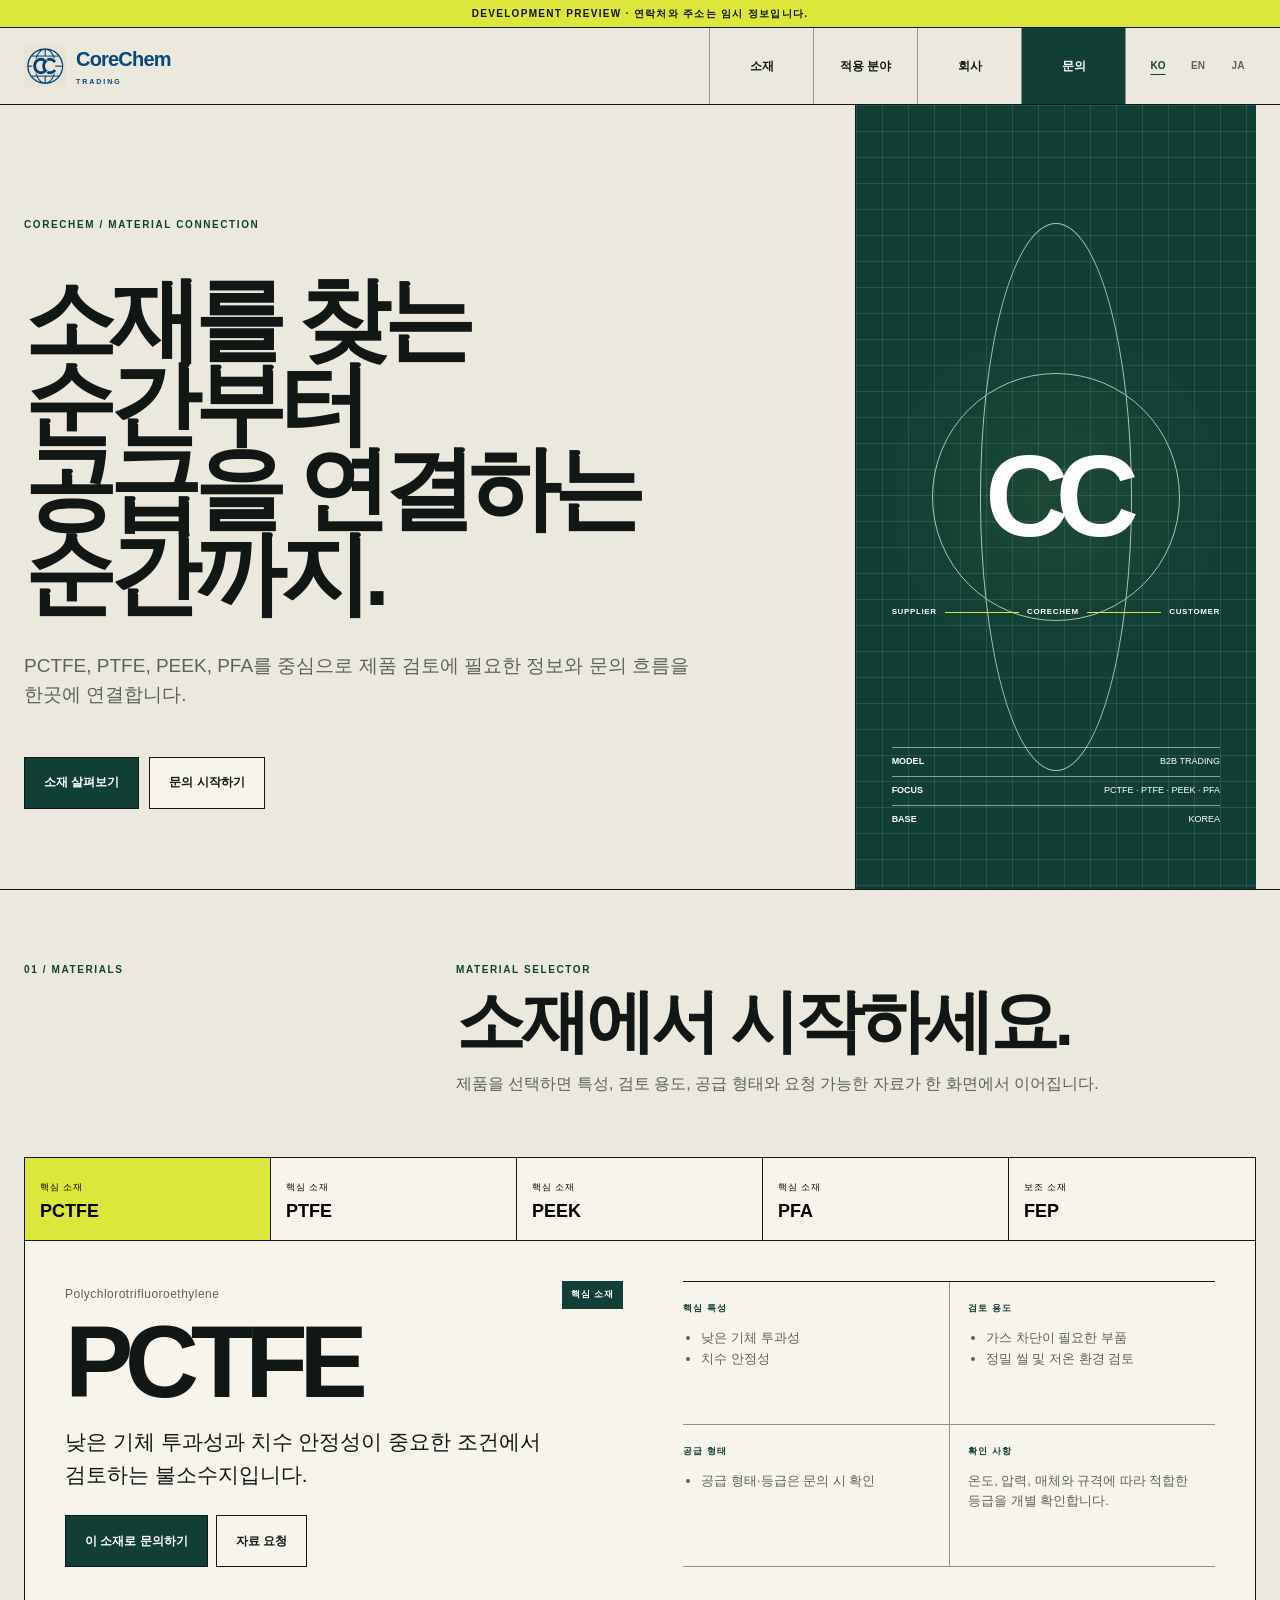
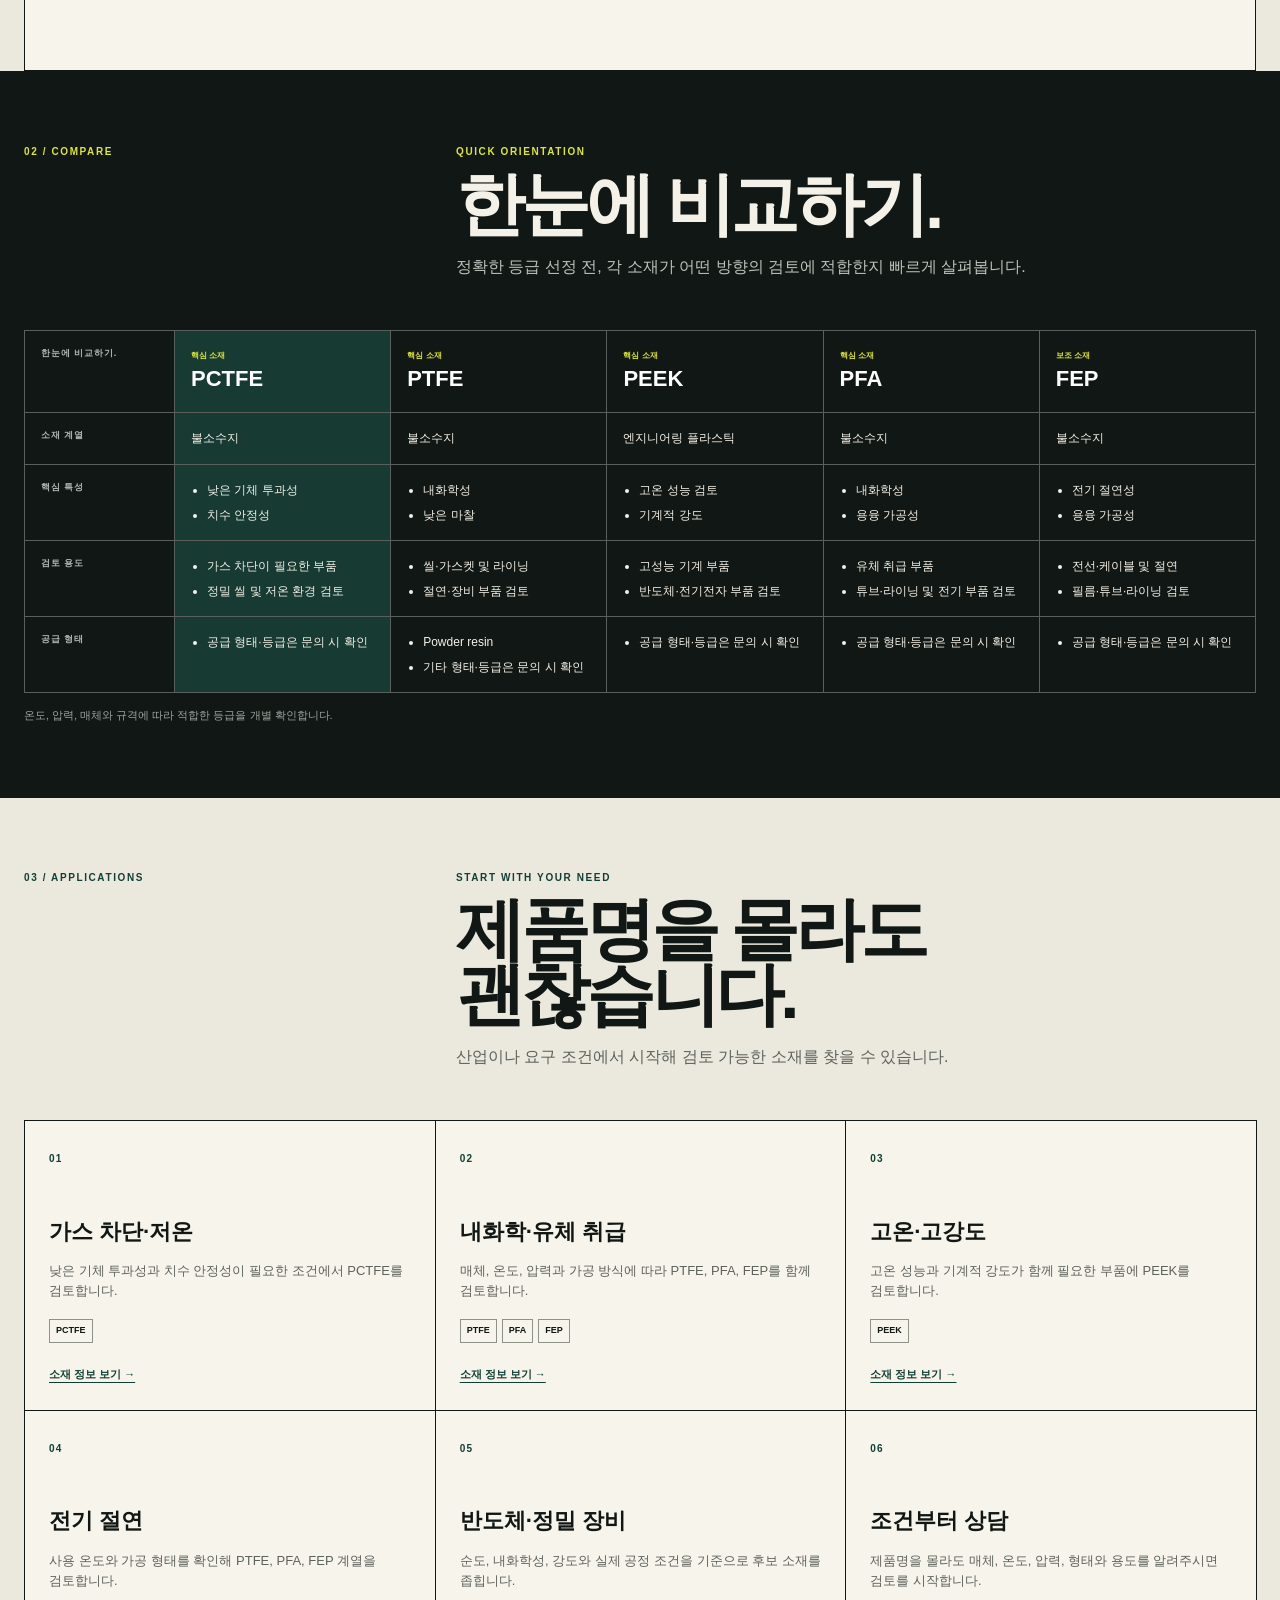
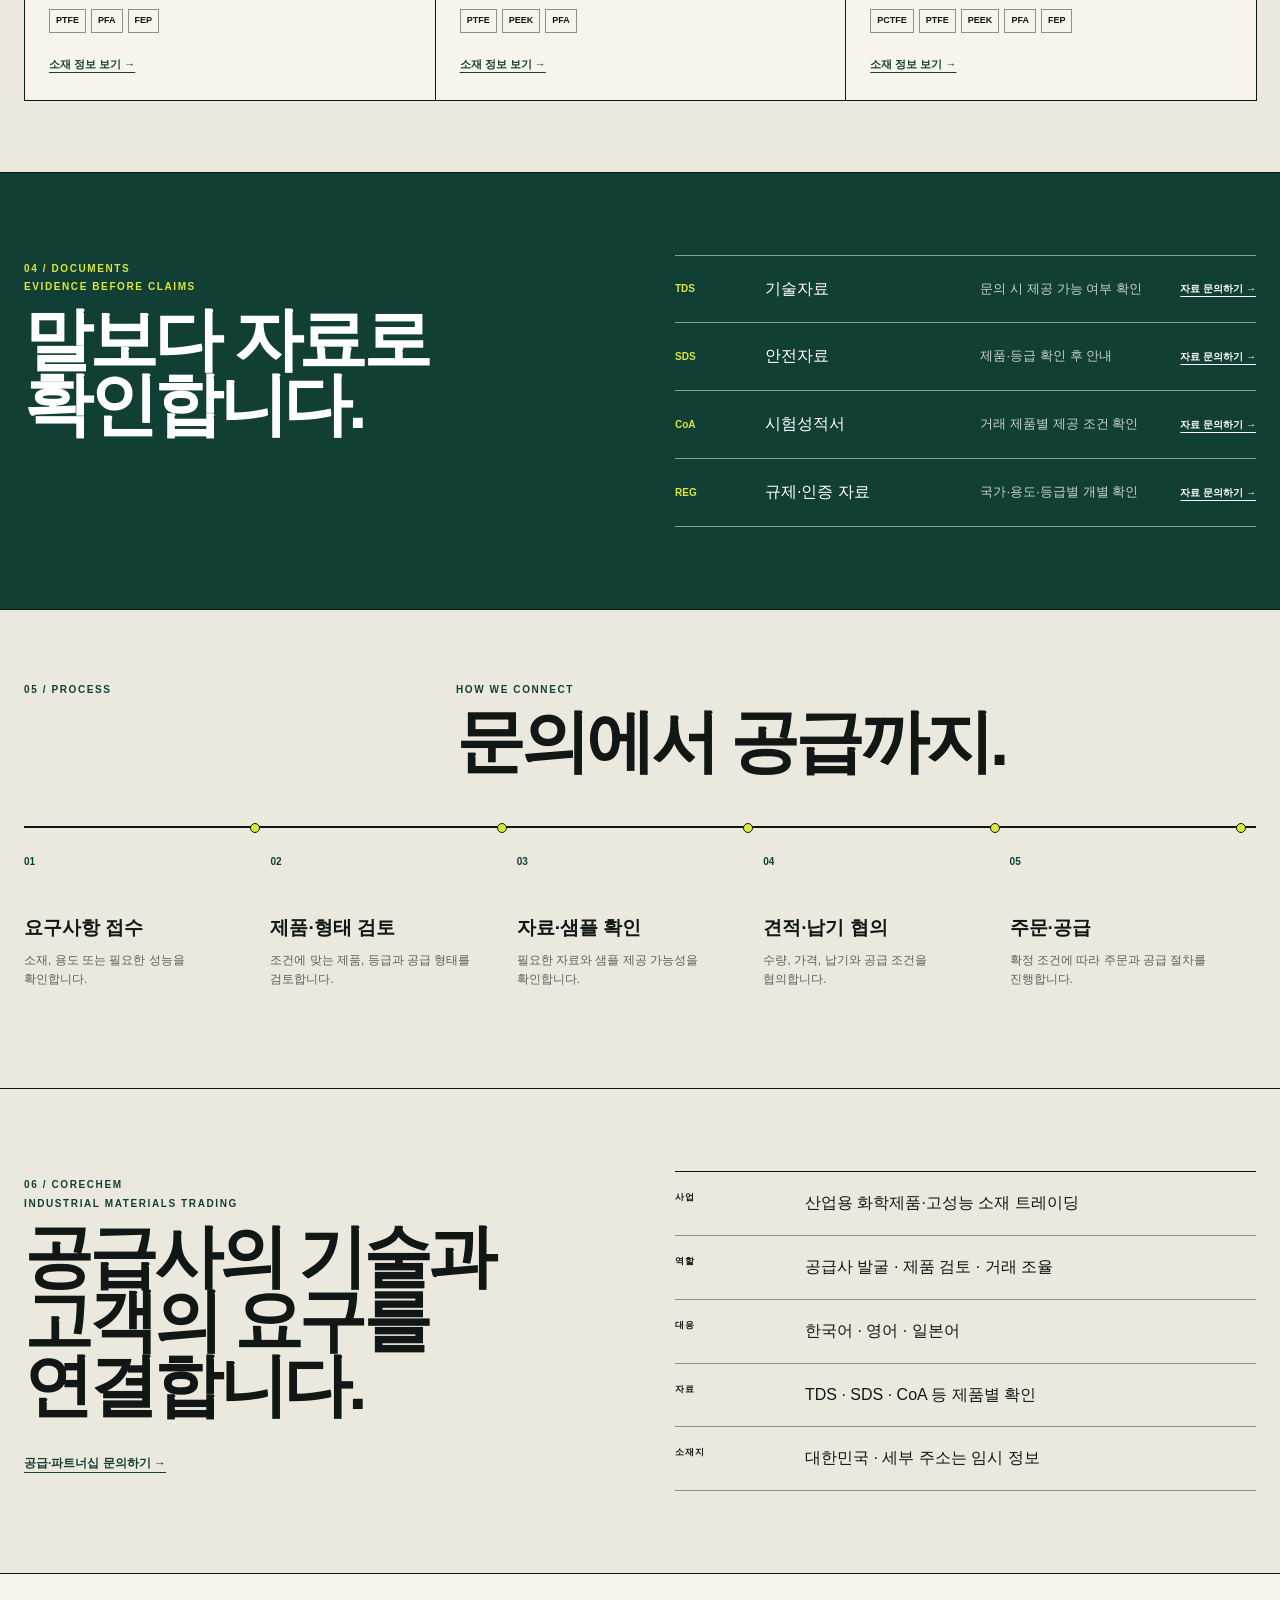
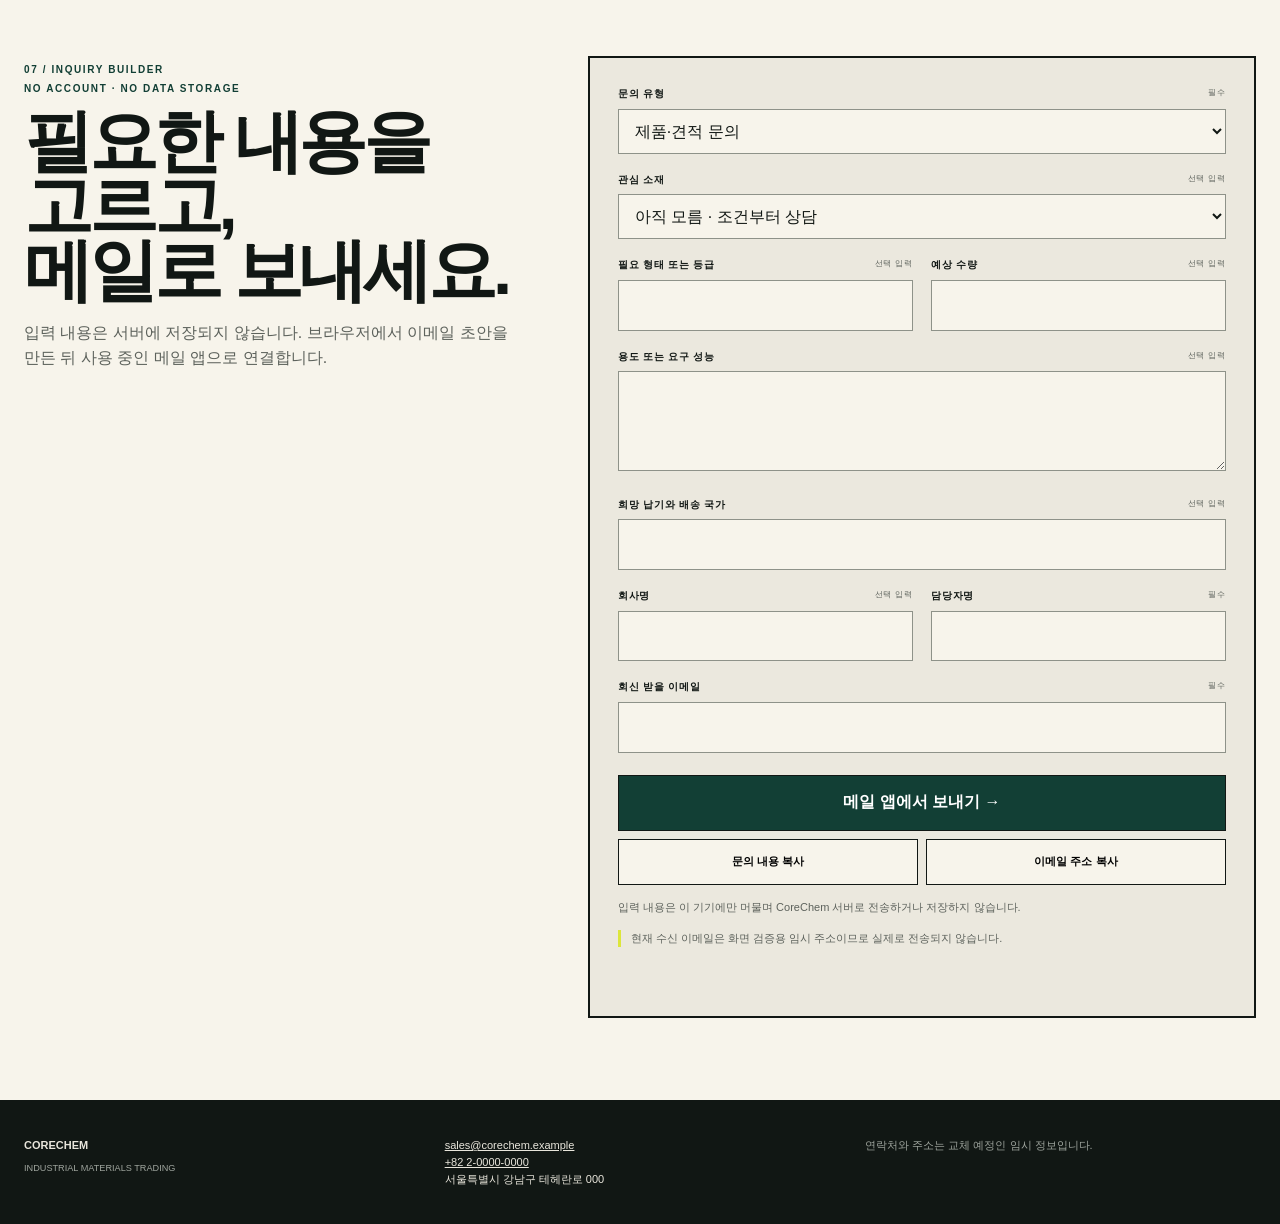
==== commit b4352c08: "Redesign CoreChem materials and inquiry flow" ====
--- a/site/hanbit-materials/index.html
+++ b/site/hanbit-materials/index.html
@@ -1,74 +1,55 @@
 <!doctype html>
 <html lang="ko">
 <head>
-  <meta charset="utf-8"><meta name="viewport" content="width=device-width,initial-scale=1">
-  <meta name="description" content="PCTFE, PTFE, PEEK, PFA, FEP 및 PTFE 파우더를 취급하는 코어캠(CoreChem) 산업 소재 트레이딩 홈페이지">
-  <meta name="theme-color" content="#174e40">
+  <meta charset="utf-8">
+  <meta name="viewport" content="width=device-width,initial-scale=1">
+  <meta name="description" content="PCTFE, PTFE, PEEK, PFA를 중심으로 산업용 고성능 소재를 연결하는 CoreChem">
+  <meta name="theme-color" content="#123f35">
   <link rel="icon" type="image/png" href="assets/corechem-symbol.png">
   <link rel="canonical" href="https://muzholiq.github.io/corechem/">
+  <link rel="alternate" hreflang="ko" href="https://muzholiq.github.io/corechem/?lang=ko">
+  <link rel="alternate" hreflang="en" href="https://muzholiq.github.io/corechem/?lang=en">
+  <link rel="alternate" hreflang="ja" href="https://muzholiq.github.io/corechem/?lang=ja">
   <meta property="og:type" content="website">
   <meta property="og:site_name" content="CoreChem Trading">
-  <meta property="og:title" content="코어캠 CORECHEM — 산업 소재 공급">
-  <meta property="og:description" content="PCTFE, PTFE, PEEK, PFA, FEP 및 PTFE 파우더를 취급하는 코어캠 홈페이지">
+  <meta property="og:title" content="CoreChem — High-performance materials trading">
+  <meta property="og:description" content="PCTFE, PTFE, PEEK, PFA를 중심으로 산업용 고성능 소재를 연결합니다.">
   <meta property="og:url" content="https://muzholiq.github.io/corechem/">
   <meta property="og:image" content="https://muzholiq.github.io/corechem/assets/corechem-symbol.png">
-  <title>코어캠 CORECHEM — 산업 소재 공급</title>
-  <style>
-    :root{--ink:#171a19;--paper:#eeeae0;--paper2:#f8f6ef;--green:#174e40;--acid:#d8df43;--line:#9d9d91;--muted:#62645e}
-    *{box-sizing:border-box}html{scroll-behavior:smooth}body{margin:0;background:var(--paper);color:var(--ink);font-family:"Apple SD Gothic Neo",Pretendard,Arial,sans-serif;line-height:1.6;word-break:keep-all}html[lang="ja"] body{word-break:normal;overflow-wrap:anywhere}a{color:inherit}[id]{scroll-margin-top:95px}.skip-link{position:fixed;left:12px;top:-60px;z-index:20;background:var(--ink);color:white;padding:10px 14px}.skip-link:focus{top:12px}.wrap{width:min(1240px,calc(100% - 40px));margin:auto}
-    .mock{background:var(--acid);padding:6px 20px;text-align:center;font:800 12px/1.4 Arial;letter-spacing:.08em;border-bottom:1px solid var(--ink)}
-    header{position:sticky;top:0;z-index:5;background:#eeeae0f2;border-bottom:1px solid var(--ink);backdrop-filter:blur(8px)}header .wrap{height:78px;display:grid;grid-template-columns:1fr auto;align-items:center}.logo{display:inline-flex;align-items:center;gap:10px;width:max-content;text-decoration:none;color:#003f78}.logo img{width:42px;height:42px;object-fit:cover;mix-blend-mode:multiply}.logo-word{font:700 21px/.85 Arial,sans-serif;letter-spacing:-.045em}.logo-word small{display:block;font:600 8px/1 Arial,sans-serif;letter-spacing:.28em;margin:7px 0 0 2px}.header-actions{display:flex;align-items:center;height:100%}.menu{display:flex;height:100%;align-items:center}.menu a{display:grid;place-items:center;height:100%;min-width:120px;border-left:1px solid var(--line);text-decoration:none;font-size:13px;font-weight:700}.menu a:last-child{background:var(--green);color:white;border-color:var(--green)}.language{display:flex;align-items:center;gap:4px;margin-left:14px;font:800 10px Arial;letter-spacing:.08em}.language button{border:0;background:transparent;padding:8px 5px;color:var(--muted);cursor:pointer}.language button[aria-pressed="true"]{color:var(--green);text-decoration:underline;text-underline-offset:4px}
-    .hero{min-height:690px;border-bottom:1px solid var(--ink);position:relative;overflow:hidden}.hero .wrap{display:grid;grid-template-columns:1.35fr .65fr;min-height:690px}.hero-copy{padding:105px 50px 70px 0;border-right:1px solid var(--ink);position:relative}.eyebrow{font:800 11px/1.3 Arial;letter-spacing:.16em;text-transform:uppercase;color:var(--green)}h1{font-family:Arial,"Apple SD Gothic Neo",Pretendard,sans-serif;font-weight:900;font-size:clamp(52px,7.5vw,106px);line-height:.92;letter-spacing:-.075em;margin:35px 0 46px;max-width:900px}.intro{display:grid;grid-template-columns:150px 1fr;gap:25px;max-width:700px;border-top:1px solid var(--ink);padding-top:17px}.intro b{font-size:12px}.intro p{margin:0;color:var(--muted);font-size:18px}.hero-spec{padding:105px 0 70px 42px;display:flex;flex-direction:column;justify-content:space-between;background-image:linear-gradient(#9d9d9122 1px,transparent 1px),linear-gradient(90deg,#9d9d9122 1px,transparent 1px);background-size:24px 24px}.trade-map{width:100%;aspect-ratio:1;position:relative;display:grid;place-items:center;background:var(--green);border:1px solid var(--ink);color:white}.trade-map:before,.trade-map:after{content:"";position:absolute;border:1px solid #91b4a9;border-radius:50%}.trade-map:before{width:68%;height:68%}.trade-map:after{width:42%;height:82%}.trade-map strong{position:relative;z-index:1;font:900 clamp(52px,7vw,94px)/1 Arial;letter-spacing:-.12em}.route{position:absolute;left:8%;right:8%;bottom:10%;z-index:1;display:flex;justify-content:space-between;border-top:1px solid var(--acid);padding-top:8px;font:800 9px Arial;letter-spacing:.1em}.spec-row{display:flex;justify-content:space-between;border-bottom:1px solid var(--ink);padding:9px 0;font:700 11px Arial;letter-spacing:.06em}
-    section{border-bottom:1px solid var(--ink)}.section-head{display:grid;grid-template-columns:1fr 2fr;border-bottom:1px solid var(--ink);padding:24px 0}.section-head .no{font:700 11px Arial;letter-spacing:.12em}.section-head h2{font-family:Arial,"Apple SD Gothic Neo",Pretendard,sans-serif;font-weight:900;font-size:clamp(32px,5vw,62px);line-height:1;margin:0;letter-spacing:-.05em}.products{display:grid;grid-template-columns:repeat(4,1fr)}.product{min-height:330px;padding:28px 22px;border-right:1px solid var(--ink);display:flex;flex-direction:column}.product:last-child{border-right:0}.product .code{font:700 10px Arial;letter-spacing:.14em;color:var(--green)}.product h3{font-family:Arial,"Apple SD Gothic Neo",Pretendard,sans-serif;font-weight:850;font-size:28px;line-height:1.05;margin:52px 0 15px}.product p{color:var(--muted);margin:0}.product .use{margin-top:auto;padding-top:25px;border-top:1px solid var(--line);font-size:12px}.product-link{display:inline-block;margin-top:18px;font-size:12px;font-weight:900;color:var(--green);text-underline-offset:4px}
-    .process{display:grid;grid-template-columns:repeat(3,1fr)}.process-item{min-height:220px;padding:30px 25px;border-right:1px solid var(--ink)}.process-item:last-child{border-right:0}.process-item b{font:900 11px Arial;color:var(--green);letter-spacing:.12em}.process-item h3{margin:45px 0 10px;font-size:23px;letter-spacing:-.04em}.process-item p{margin:0;color:var(--muted);font-size:14px}.partner-note{display:grid;grid-template-columns:1fr 2fr;padding:30px 0}.partner-note b{font:900 11px Arial;letter-spacing:.1em}.partner-note div{display:flex;align-items:center;justify-content:space-between;gap:24px}.partner-note p{margin:0;color:var(--muted)}.partner-note a{font-weight:900;white-space:nowrap;text-underline-offset:4px}
-    .proof{display:grid;grid-template-columns:1fr 1fr}.proof-copy{padding:75px 70px 75px 0;border-right:1px solid var(--ink)}.proof-copy blockquote{font-family:Arial,"Apple SD Gothic Neo",Pretendard,sans-serif;font-weight:850;font-size:clamp(28px,4vw,51px);line-height:1.12;letter-spacing:-.035em;margin:0}.proof-list{padding:55px 0 55px 55px}.fact{display:grid;grid-template-columns:100px 1fr;padding:20px 0;border-top:1px solid var(--ink)}.fact:last-child{border-bottom:1px solid var(--ink)}.fact b{font:700 10px Arial;letter-spacing:.12em}.fact span{font-size:18px}
-    .contact .wrap{display:grid;grid-template-columns:1fr 2fr}.contact-label{padding:70px 0;border-right:1px solid var(--ink);font:700 11px Arial;letter-spacing:.13em}.contact-main{padding:65px 0 80px 55px}.contact-main h2{font:900 clamp(36px,6vw,72px)/1.06 Arial,"Apple SD Gothic Neo",sans-serif;margin:0 0 55px;letter-spacing:-.05em}.contact-line{display:grid;grid-template-columns:150px 1fr;padding:15px 0;border-top:1px solid var(--ink)}.contact-line:last-child{border-bottom:1px solid var(--ink)}.contact-line b{font:700 10px Arial;letter-spacing:.1em}
-    footer{background:var(--ink);color:#ddd9cf;padding:28px 0;font-size:11px}.footer-row{display:flex;justify-content:space-between;gap:20px}
-    a:focus-visible,button:focus-visible{outline:3px solid var(--acid);outline-offset:3px}.language button{min-width:40px;min-height:40px}.products{grid-template-columns:repeat(3,1fr)}.product{min-height:310px;border-bottom:1px solid var(--ink)}.product:nth-child(3n){border-right:0}.product:nth-last-child(-n+3){border-bottom:0}
-    @media(max-width:800px){body{overflow-x:hidden}.wrap{width:min(100% - 24px,1240px)}header .wrap{height:60px}.logo{gap:7px}.logo img{width:34px;height:34px}.logo-word{font-size:16px}.logo-word small{font-size:6px;margin-top:5px}.menu a:not(:last-child){display:none}.menu a{min-width:86px}.language{margin-left:7px}.hero,.hero .wrap{min-height:auto}.hero .wrap,.proof,.contact .wrap{grid-template-columns:minmax(0,1fr)}.hero-copy,.hero-spec,.product,.proof-copy,.proof-list,.contact-main{min-width:0}.hero-copy{padding:75px 0 50px;border-right:0}.hero-spec{padding:35px 0;border-top:1px solid var(--ink)}.trade-map{aspect-ratio:2/1}.trade-map:after{width:32%;height:72%}.intro{grid-template-columns:minmax(0,1fr)}.intro p,.product p,.product .use,.contact-main p,.contact-line span{overflow-wrap:anywhere}.spec-row span:last-child{min-width:0;text-align:right}.products{grid-template-columns:1fr 1fr}.process{grid-template-columns:1fr}.process-item{min-height:auto;border-right:0;border-bottom:1px solid var(--ink)}.process-item:last-child{border-bottom:0}.process-item h3{margin-top:25px}.partner-note{grid-template-columns:1fr;gap:12px}.partner-note div{align-items:flex-start}.product{border-bottom:1px solid var(--ink)}.product:nth-child(3n){border-right:1px solid var(--ink)}.product:nth-child(even){border-right:0}.product:nth-last-child(-n+3){border-bottom:1px solid var(--ink)}.product:nth-last-child(-n+2){border-bottom:0}.proof-copy,.contact-label{border-right:0;border-bottom:1px solid}.proof-copy{padding:55px 0}.proof-list,.contact-main{padding:45px 0}.section-head{grid-template-columns:74px minmax(0,1fr);gap:12px}.footer-row{flex-direction:column}}@media(max-width:520px){[id]{scroll-margin-top:115px}.mock{padding:6px 12px;font-size:10px;letter-spacing:.04em}header .wrap{height:104px;position:relative;align-items:start;padding-top:13px}.header-actions{height:47px;align-items:start}.language{position:absolute;right:0;bottom:0;height:44px}.language button{min-width:44px;min-height:44px}.products{grid-template-columns:minmax(0,1fr)}.product:nth-child(n){border-right:0}.product:nth-last-child(2){border-bottom:1px solid var(--ink)}.product:last-child{border-bottom:0}.product{min-height:280px}.product h3{margin-top:30px}.contact-line{grid-template-columns:82px minmax(0,1fr)}h1{font-size:clamp(42px,13vw,54px)}html[lang="ja"] h1{font-size:clamp(38px,11vw,48px);letter-spacing:-.055em}.logo img{width:30px;height:30px}.logo-word{font-size:14px}.logo-word small{font-size:5px;letter-spacing:.22em}.menu a{min-width:78px}.partner-note div{display:block}.partner-note a{display:inline-block;margin-top:12px}}
-    @media(prefers-reduced-motion:reduce){html{scroll-behavior:auto}}
-  </style>
+  <title>CoreChem — High-performance materials trading</title>
+  <link rel="stylesheet" href="assets/css/site.css">
 </head>
 <body>
-<a class="skip-link" href="#top" data-i18n="skip">본문 바로가기</a>
-<div class="mock" data-i18n="notice">PCTFE · PTFE · PEEK · PFA · FEP · PTFE POWDER</div>
-<header><div class="wrap"><a class="logo" href="#top" aria-label="CoreChem Trading"><img src="assets/corechem-symbol.png" alt=""><span class="logo-word">CoreChem<small>TRADING</small></span></a><div class="header-actions"><nav class="menu" aria-label="Primary"><a href="#company" data-i18n="navCompany">회사소개</a><a href="#products" data-i18n="navProducts">제품소개</a><a href="#contact" data-i18n="navContact">문의하기</a></nav><div class="language" role="group" aria-label="Language"><button type="button" data-lang="ko" aria-pressed="true">KO</button><span aria-hidden="true">/</span><button type="button" data-lang="en" aria-pressed="false">EN</button><span aria-hidden="true">/</span><button type="button" data-lang="ja" aria-pressed="false">JA</button></div></div></div></header>
-<main id="top">
-  <section class="hero"><div class="wrap"><div class="hero-copy"><div class="eyebrow">CoreChem Trading</div><h1 data-i18n="heroTitle">고성능 불소수지와<br>엔지니어링 플라스틱.</h1><div class="intro"><b data-i18n="whatWeDo">취급 소재</b><p data-i18n="heroIntro">PCTFE, PTFE, PEEK, PFA, FEP 및 PTFE 파우더를 취급합니다.</p></div></div><aside class="hero-spec"><div class="trade-map" aria-hidden="true"><strong>CC</strong><div class="route"><span>SUPPLIER</span><span>CORECHEM</span><span>CUSTOMER</span></div></div><div><div class="spec-row"><span>MODEL</span><span>B2B TRADING</span></div><div class="spec-row"><span>FOCUS</span><span>INDUSTRIAL MATERIALS</span></div><div class="spec-row"><span>BASE</span><span>KOREA</span></div></div></aside></div></section>
-
-  <section id="products"><div class="wrap"><div class="section-head"><span class="no">01 / PRODUCTS</span><h2 data-i18n="productsTitle">취급 소재</h2></div><div class="products">
-    <article class="product"><span class="code">MATERIAL / 01</span><h3>PCTFE</h3><p data-i18n="product1Desc">낮은 기체 투과성과 치수 안정성이 특징인 불소수지.</p><span class="use" data-i18n="product1Use">불소수지</span><a class="product-link" href="#contact" data-i18n="categoryInquiry">이 소재 문의 →</a></article>
-    <article class="product"><span class="code">MATERIAL / 02</span><h3>PTFE</h3><p data-i18n="product2Desc">내화학성, 내열성과 낮은 마찰 특성을 갖는 불소수지.</p><span class="use" data-i18n="product2Use">불소수지</span><a class="product-link" href="#contact" data-i18n="categoryInquiry">이 소재 문의 →</a></article>
-    <article class="product"><span class="code">MATERIAL / 03</span><h3>PEEK</h3><p data-i18n="product3Desc">고온과 높은 기계적 강도가 요구되는 고성능 열가소성 수지.</p><span class="use" data-i18n="product3Use">고성능 열가소성 수지</span><a class="product-link" href="#contact" data-i18n="categoryInquiry">이 소재 문의 →</a></article>
-    <article class="product"><span class="code">MATERIAL / 04</span><h3>PFA</h3><p data-i18n="product4Desc">우수한 내화학성과 용융 가공성을 갖는 불소수지.</p><span class="use" data-i18n="product4Use">용융 가공 불소수지</span><a class="product-link" href="#contact" data-i18n="categoryInquiry">이 소재 문의 →</a></article>
-    <article class="product"><span class="code">MATERIAL / 05</span><h3>FEP</h3><p data-i18n="product5Desc">내화학성과 전기 절연성을 갖춘 용융 가공 불소수지.</p><span class="use" data-i18n="product5Use">용융 가공 불소수지</span><a class="product-link" href="#contact" data-i18n="categoryInquiry">이 소재 문의 →</a></article>
-    <article class="product"><span class="code">MATERIAL / 06</span><h3>PTFE<br>Powder</h3><p data-i18n="product6Desc">원료 형태로 공급되는 PTFE 파우더 레진.</p><span class="use" data-i18n="product6Use">불소수지 원료</span><a class="product-link" href="#contact" data-i18n="categoryInquiry">이 소재 문의 →</a></article>
-  </div></div></section>
-
-  <section><div class="wrap"><div class="section-head"><span class="no">02 / HOW WE WORK</span><h2 data-i18n="processTitle">거래의 흐름</h2></div><div class="process"><article class="process-item"><b>01</b><h3 data-i18n="process1Title">요구 확인</h3><p data-i18n="process1Desc">제품명, 용도 또는 필요한 성능을 확인합니다.</p></article><article class="process-item"><b>02</b><h3 data-i18n="process2Title">제품 검토</h3><p data-i18n="process2Desc">조건에 맞는 제품과 공급 가능성을 검토합니다.</p></article><article class="process-item"><b>03</b><h3 data-i18n="process3Title">거래 협의</h3><p data-i18n="process3Desc">가격, 납기와 공급 조건을 제품별로 안내합니다.</p></article></div></div></section>
-
-  <section id="company"><div class="wrap"><div class="section-head"><span class="no">03 / COMPANY</span><h2 data-i18n="companyTitle">CORECHEM</h2></div><div class="proof"><div class="proof-copy"><div class="eyebrow">Industrial materials trading</div><blockquote data-i18n="companyStatement">공급사와 고객사 사이의 거래를 조율합니다.</blockquote></div><div class="proof-list"><div class="fact"><b data-i18n="business">사업</b><span data-i18n="businessValue">산업용 화학제품·소재 트레이딩</span></div><div class="fact"><b data-i18n="consultation">문의</b><span data-i18n="consultationValue">제품명 · 용도 · 요구 성능</span></div><div class="fact"><b data-i18n="terms">자료</b><span data-i18n="termsValue">제품 자료는 문의 시 확인</span></div></div></div><div class="partner-note"><b>SUPPLIER / PARTNERSHIP</b><div><p data-i18n="partnerText">한국 시장 및 제품 공급 협력 문의를 받습니다.</p><a href="#contact" data-i18n="partnerLink">파트너십 문의 →</a></div></div></div></section>
-
-  <section class="contact" id="contact"><div class="wrap"><div class="contact-label">04 / CONTACT</div><div class="contact-main"><h2 data-i18n="contactTitle">필요한 제품을<br>말씀해 주세요.</h2><p style="margin:0;color:var(--muted)" data-i18n="contactNote">제품명, 사용처 또는 필요한 성능 중 아는 내용만 알려주시면 됩니다.</p></div></div></section>
-</main>
-<footer><div class="wrap footer-row"><span>CORECHEM</span></div></footer>
-<script>
-const copy={
-ko:{skip:'본문 바로가기',notice:'화면 확인용 시안입니다. 회사명을 제외한 제품명·연락처·수치는 예시입니다.',navCompany:'회사소개',navProducts:'제품소개',navContact:'문의하기',heroTitle:'산업용 화학소재<br>트레이딩.',whatWeDo:'코어캠',heroIntro:'산업용 화학제품과 소재를 공급사와 고객사 사이에서 연결합니다.',category:'분류',resin:'기능성 수지',properties:'특성',heatChemical:'내열 · 내화학',applications:'적용',semiconductorMachinery:'반도체 · 기계',productsTitle:'취급 제품',sample01:'CAT. 01 / 예시',sample02:'CAT. 02 / 예시',sample03:'CAT. 03 / 예시',sample04:'CAT. 04 / 예시',product1Title:'코팅<br>&amp; 도료',product1Desc:'표면 보호와 기능 부여를 위한 산업용 코팅재.',product1Use:'내열 · 내마모 / 조리기구 · 기계부품',product2Title:'기능성<br>수지',product2Desc:'열과 약품에 대한 내성이 필요한 부품 소재.',product2Use:'내열 · 내화학 / 반도체 · 전기전자',product3Title:'산업용<br>용제',product3Desc:'세정·희석·제조 공정에 사용하는 화학제품.',product3Use:'세정 · 희석 / 금속 · 도료 · 접착제',product4Title:'첨가제<br>&amp; 원료',product4Desc:'소재의 물성과 공정 성능을 조정하는 화학 원료.',product4Use:'성능 보완 / 플라스틱 · 고무',categoryInquiry:'이 분야 문의 →',processTitle:'거래의 흐름',process1Title:'요구 확인',process1Desc:'제품명, 용도 또는 필요한 성능을 확인합니다.',process2Title:'제품 검토',process2Desc:'조건에 맞는 제품과 공급 가능성을 검토합니다.',process3Title:'거래 협의',process3Desc:'가격, 납기와 공급 조건을 제품별로 안내합니다.',companyTitle:'CORECHEM',companyStatement:'공급사와 고객사 사이의 거래를 조율합니다.',business:'사업',businessValue:'산업용 화학제품·소재 트레이딩',consultation:'문의',consultationValue:'제품명 · 용도 · 요구 성능',terms:'자료',termsValue:'제품 자료는 문의 시 확인',partnerText:'한국 시장 및 제품 공급 협력 문의를 받습니다.',partnerLink:'파트너십 문의 →',sampleTitle:'제품 소개 예시',ptfeTitle:'PTFE<br>판재·봉재',sampleLabel:'Functional resin / 예시',ptfeDesc:'약품과 높은 온도를 견뎌야 하는 장비 부품에 사용하는 불소수지 소재입니다.',chemicalResistance:'내화학성',heatResistance:'내열성',lowFriction:'낮은 마찰',ptfeUse:'주요 사용처: 반도체 장비 · 씰 · 가스켓 · 절연 부품',productInquiry:'이 제품 문의하기 →',contactTitle:'필요한 제품을<br>말씀해 주세요.',phone:'전화',email:'이메일',sampleParen:'(예시)',contactNote:'제품명, 사용처 또는 필요한 성능 중 아는 내용만 알려주시면 됩니다.',footerNote:'회사명을 제외한 정보는 화면 설계를 위한 예시입니다.'},
-en:{skip:'Skip to content',notice:'Design preview. Product names, contact details, and figures are placeholders unless stated otherwise.',navCompany:'Company',navProducts:'Products',navContact:'Contact',heroTitle:'Industrial chemicals<br>&amp; materials trading.',whatWeDo:'CORECHEM',heroIntro:'We connect suppliers and customers in industrial chemicals and materials.',category:'Category',resin:'Performance polymers',properties:'Properties',heatChemical:'Heat · Chemical resistance',applications:'Applications',semiconductorMachinery:'Semiconductor · Machinery',productsTitle:'Product portfolio',sample01:'CAT. 01 / SAMPLE',sample02:'CAT. 02 / SAMPLE',sample03:'CAT. 03 / SAMPLE',sample04:'CAT. 04 / SAMPLE',product1Title:'Industrial<br>coatings',product1Desc:'Coating materials for surface protection and functional performance.',product1Use:'Heat · Wear resistance / Cookware · Machinery',product2Title:'Performance<br>polymers',product2Desc:'Component materials requiring resistance to heat and chemicals.',product2Use:'Heat · Chemical resistance / Semiconductor · Electronics',product3Title:'Industrial<br>solvents',product3Desc:'Chemicals used in cleaning, dilution, and manufacturing processes.',product3Use:'Cleaning · Dilution / Metal · Coatings · Adhesives',product4Title:'Additives<br>&amp; raw materials',product4Desc:'Chemical raw materials used to adjust properties and process performance.',product4Use:'Performance enhancement / Plastics · Rubber',categoryInquiry:'Enquire about this category →',processTitle:'How we work',process1Title:'Define requirements',process1Desc:'We confirm the product, application, or required performance.',process2Title:'Review products',process2Desc:'We review suitable products and supply options.',process3Title:'Discuss terms',process3Desc:'Pricing, lead times, and supply terms are provided by product.',companyTitle:'CORECHEM',companyStatement:'We coordinate business between suppliers and industrial customers.',business:'Business',businessValue:'Industrial chemicals and materials trading',consultation:'Enquiries',consultationValue:'Product · Application · Required performance',terms:'Documents',termsValue:'Product documents available on enquiry',partnerText:'For enquiries about the Korean market and supply partnerships.',partnerLink:'Partnership enquiry →',sampleTitle:'Product example',ptfeTitle:'PTFE<br>Sheets &amp; Rods',sampleLabel:'Performance polymer / SAMPLE',ptfeDesc:'A fluoropolymer material for equipment components exposed to aggressive chemicals and high temperatures.',chemicalResistance:'Chemical resistance',heatResistance:'Heat resistance',lowFriction:'Low friction',ptfeUse:'Typical applications: semiconductor equipment · seals · gaskets · electrical insulation',productInquiry:'Enquire about this product →',contactTitle:'Tell us what<br>you are looking for.',phone:'Phone',email:'Email',sampleParen:'(sample)',contactNote:'Share the product name, application, or required performance—whatever you know.',footerNote:'All information except the company name is shown for design purposes only.'},
-ja:{skip:'本文へ移動',notice:'画面確認用のデザイン案です。会社名を除き、製品名・連絡先・数値はサンプルです。',navCompany:'会社情報',navProducts:'製品情報',navContact:'お問い合わせ',heroTitle:'産業用化学品・素材の<br>トレーディング。',whatWeDo:'CORECHEM',heroIntro:'産業用化学品・素材のサプライヤーとお客様をつなぎます。',category:'分類',resin:'機能性樹脂',properties:'特性',heatChemical:'耐熱性・耐薬品性',applications:'用途',semiconductorMachinery:'半導体・機械',productsTitle:'取扱製品',sample01:'CAT. 01 / サンプル',sample02:'CAT. 02 / サンプル',sample03:'CAT. 03 / サンプル',sample04:'CAT. 04 / サンプル',product1Title:'産業用<br>コーティング',product1Desc:'表面保護と機能付与のためのコーティング材。',product1Use:'耐熱・耐摩耗 / 調理器具・機械部品',product2Title:'機能性<br>樹脂',product2Desc:'耐熱性・耐薬品性が求められる部品向け素材。',product2Use:'耐熱・耐薬品 / 半導体・電気電子',product3Title:'工業用<br>溶剤',product3Desc:'洗浄・希釈・製造工程で使用する化学品。',product3Use:'洗浄・希釈 / 金属・塗料・接着剤',product4Title:'添加剤<br>・原料',product4Desc:'物性や工程性能を調整するための化学原料。',product4Use:'機能向上 / プラスチック・ゴム',categoryInquiry:'この分野について問い合わせる →',processTitle:'お取引の流れ',process1Title:'ご要望の確認',process1Desc:'製品名、用途、または必要な性能を確認します。',process2Title:'製品の検討',process2Desc:'条件に合う製品と供給可否を確認します。',process3Title:'取引条件のご案内',process3Desc:'価格、納期、供給条件を製品ごとにご案内します。',companyTitle:'CORECHEM',companyStatement:'サプライヤーとお客様の間に立ち、取引を調整します。',business:'事業内容',businessValue:'産業用化学品・素材のトレーディング',consultation:'お問い合わせ',consultationValue:'製品名・用途・要求性能',terms:'資料',termsValue:'製品資料はお問い合わせ時に確認',partnerText:'韓国市場および製品供給に関する協業のご相談を承ります。',partnerLink:'パートナーシップのご相談 →',sampleTitle:'製品紹介サンプル',ptfeTitle:'PTFE<br>シート・ロッド',sampleLabel:'機能性樹脂 / サンプル',ptfeDesc:'薬品や高温にさらされる装置部品に使用されるフッ素樹脂素材です。',chemicalResistance:'耐薬品性',heatResistance:'耐熱性',lowFriction:'低摩擦',ptfeUse:'主な用途：半導体製造装置・シール・ガスケット・絶縁部品',productInquiry:'この製品について問い合わせる →',contactTitle:'お探しの製品を<br>お知らせください。',phone:'電話',email:'メール',sampleParen:'（サンプル）',contactNote:'製品名、用途、必要な性能など、分かる範囲でお知らせください。',footerNote:'会社名を除くすべての情報は、画面設計用のサンプルです。'}}
-function readSavedLanguage(){try{return localStorage.getItem('corechem-language')}catch{return null}}
-function chooseDefault(){const requested=new URLSearchParams(location.search).get('lang');if(['ko','en','ja'].includes(requested))return requested;const saved=readSavedLanguage();if(['ko','en','ja'].includes(saved))return saved;if(window.CORECHEM_COUNTRY)return window.CORECHEM_COUNTRY==='KR'?'ko':'en';const langs=navigator.languages||[navigator.language||''];const koreanLanguage=langs.some(v=>v.toLowerCase().startsWith('ko'));let koreanTimezone=false;try{koreanTimezone=Intl.DateTimeFormat().resolvedOptions().timeZone==='Asia/Seoul'}catch{}return koreanLanguage||koreanTimezone?'ko':'en'}
-function setLanguage(lang,remember=false){document.documentElement.lang=lang;document.querySelectorAll('[data-i18n]').forEach(el=>{const value=copy[lang][el.dataset.i18n];if(value!==undefined)el.innerHTML=value});document.querySelectorAll('[data-lang]').forEach(button=>button.setAttribute('aria-pressed',String(button.dataset.lang===lang)));document.querySelectorAll('.product-link').forEach(link=>{const material=link.closest('.product')?.querySelector('h3')?.textContent.replace(/\s+/g,' ').trim();const label=copy[lang].categoryInquiry?.replace(/\s*→\s*$/,'');if(material&&label)link.setAttribute('aria-label',`${material} — ${label}`)});document.title=lang==='ko'?'코어캠 CORECHEM — 산업 소재 공급':lang==='ja'?'CORECHEM — 産業用化学品・素材':'CORECHEM — Industrial Materials Trading';if(remember){try{localStorage.setItem('corechem-language',lang)}catch{}}}
-document.querySelectorAll('[data-lang]').forEach(button=>button.addEventListener('click',()=>setLanguage(button.dataset.lang,true)));
-Object.assign(copy.ko,{notice:'PCTFE · PTFE · PEEK · PFA · FEP · PTFE POWDER',productsTitle:'취급 소재',product1Desc:'낮은 기체 투과성과 치수 안정성이 특징인 불소수지.',product1Use:'불소수지',product2Desc:'내화학성, 내열성과 낮은 마찰 특성을 갖는 불소수지.',product2Use:'불소수지',product3Desc:'고온과 높은 기계적 강도가 요구되는 고성능 열가소성 수지.',product3Use:'고성능 열가소성 수지',product4Desc:'우수한 내화학성과 용융 가공성을 갖는 불소수지.',product4Use:'용융 가공 불소수지',product5Desc:'내화학성과 전기 절연성을 갖춘 용융 가공 불소수지.',product5Use:'용융 가공 불소수지',product6Desc:'원료 형태로 공급되는 PTFE 파우더 레진.',product6Use:'불소수지 원료',categoryInquiry:'이 소재 문의 →'});
-Object.assign(copy.en,{notice:'PCTFE · PTFE · PEEK · PFA · FEP · PTFE POWDER',productsTitle:'Materials',product1Desc:'A fluoropolymer noted for low gas permeability and dimensional stability.',product1Use:'Fluoropolymer',product2Desc:'A fluoropolymer offering chemical resistance, heat resistance, and low friction.',product2Use:'Fluoropolymer',product3Desc:'A high-performance thermoplastic for demanding heat and mechanical strength requirements.',product3Use:'High-performance thermoplastic',product4Desc:'A fluoropolymer combining strong chemical resistance with melt processability.',product4Use:'Melt-processable fluoropolymer',product5Desc:'A melt-processable fluoropolymer with chemical resistance and electrical insulation properties.',product5Use:'Melt-processable fluoropolymer',product6Desc:'PTFE powder resin supplied as a raw material.',product6Use:'Fluoropolymer resin',categoryInquiry:'Enquire about this material →'});
-Object.assign(copy.ja,{notice:'PCTFE · PTFE · PEEK · PFA · FEP · PTFE POWDER',productsTitle:'取扱素材',product1Desc:'低いガス透過性と寸法安定性を特長とするフッ素樹脂。',product1Use:'フッ素樹脂',product2Desc:'耐薬品性・耐熱性・低摩擦性を備えたフッ素樹脂。',product2Use:'フッ素樹脂',product3Desc:'高温環境と高い機械強度が求められる高機能熱可塑性樹脂。',product3Use:'高機能熱可塑性樹脂',product4Desc:'優れた耐薬品性と溶融加工性を備えたフッ素樹脂。',product4Use:'溶融加工可能なフッ素樹脂',product5Desc:'耐薬品性と電気絶縁性を備えた溶融加工可能なフッ素樹脂。',product5Use:'溶融加工可能なフッ素樹脂',product6Desc:'原料形態で供給するPTFEパウダー樹脂。',product6Use:'フッ素樹脂原料',categoryInquiry:'この素材について問い合わせる →'});
-Object.assign(copy.ko,{heroTitle:'고성능 불소수지와<br>엔지니어링 플라스틱.',whatWeDo:'취급 소재',heroIntro:'PCTFE, PTFE, PEEK, PFA, FEP 및 PTFE 파우더를 취급합니다.'});
-Object.assign(copy.en,{heroTitle:'Fluoropolymers &amp;<br>high-performance plastics.',whatWeDo:'Materials',heroIntro:'We handle PCTFE, PTFE, PEEK, PFA, FEP, and PTFE powder resin.'});
-Object.assign(copy.ja,{heroTitle:'高機能フッ素樹脂と<br>エンジニアリング<br>プラスチック。',whatWeDo:'取扱素材',heroIntro:'PCTFE、PTFE、PEEK、PFA、FEP、PTFEパウダー樹脂を取り扱っています。'});
-const activeKeys=new Set([...document.querySelectorAll('[data-i18n]')].map(el=>el.dataset.i18n));
-Object.values(copy).forEach(language=>Object.keys(language).forEach(key=>{if(!activeKeys.has(key))delete language[key]}));
-setLanguage(chooseDefault());
-</script>
-</body></html>
+  <div class="scroll-progress" aria-hidden="true"><i></i></div>
+  <a class="skip-link" href="#main" data-i18n="skip">본문 바로가기</a>
+  <div class="draft-banner" id="draftBanner" data-i18n="draft">DEVELOPMENT PREVIEW · 연락처와 주소는 임시 정보입니다.</div>
+  <header class="site-header">
+    <div class="shell header-inner">
+      <a class="brand" href="#top" aria-label="CoreChem home"><img src="assets/corechem-symbol.png" alt=""><span>CoreChem<small>TRADING</small></span></a>
+      <nav class="main-nav" aria-label="Primary navigation">
+        <a href="#materials" data-i18n="navMaterials">소재</a><a href="#solutions" data-i18n="navSolutions">적용 분야</a><a href="#company" data-i18n="navCompany">회사</a><a class="nav-cta" href="#inquiry" data-i18n="navInquiry">문의</a>
+      </nav>
+      <div class="language" role="group" aria-label="Language"><button type="button" data-lang="ko" aria-pressed="true">KO</button><button type="button" data-lang="en" aria-pressed="false">EN</button><button type="button" data-lang="ja" aria-pressed="false">JA</button></div>
+    </div>
+  </header>
+  <main id="main">
+    <section class="hero" id="top"><div class="shell hero-grid">
+      <div class="hero-copy"><p class="eyebrow">CORECHEM / MATERIAL CONNECTION</p><h1 data-i18n="heroTitle">소재를 찾는 순간부터<br>공급을 연결하는 순간까지.</h1><p class="hero-lead" data-i18n="heroLead">PCTFE, PTFE, PEEK, PFA를 중심으로 제품 검토에 필요한 정보와 문의 흐름을 한곳에 연결합니다.</p><div class="hero-actions"><a class="button primary" href="#materials" data-i18n="exploreMaterials">소재 살펴보기</a><a class="button quiet" href="#inquiry" data-i18n="startInquiry">문의 시작하기</a></div></div>
+      <div class="hero-instrument" aria-label="CoreChem supply connection diagram"><div class="orbit orbit-a"></div><div class="orbit orbit-b"></div><div class="instrument-core">CC</div><div class="instrument-route"><span>SUPPLIER</span><i></i><span>CORECHEM</span><i></i><span>CUSTOMER</span></div><dl class="instrument-data"><div><dt>MODEL</dt><dd>B2B TRADING</dd></div><div><dt>FOCUS</dt><dd>PCTFE · PTFE · PEEK · PFA</dd></div><div><dt>BASE</dt><dd>KOREA</dd></div></dl></div>
+    </div></section>
+    <section class="section materials-section" id="materials"><div class="shell">
+      <div class="section-heading"><span class="section-number">01 / MATERIALS</span><div><p class="kicker" data-i18n="materialKicker">MATERIAL SELECTOR</p><h2 data-i18n="materialTitle">소재에서 시작하세요.</h2><p data-i18n="materialIntro">제품을 선택하면 특성, 검토 용도, 공급 형태와 요청 가능한 자료가 한 화면에서 이어집니다.</p></div></div>
+      <div class="material-tabs" id="materialTabs" role="tablist" aria-label="Materials"></div><article class="material-stage" id="materialStage" aria-live="polite"></article>
+    </div></section>
+    <section class="section comparison-section" id="compare"><div class="shell"><div class="section-heading compact"><span class="section-number">02 / COMPARE</span><div><p class="kicker" data-i18n="compareKicker">QUICK ORIENTATION</p><h2 data-i18n="compareTitle">한눈에 비교하기.</h2><p data-i18n="compareIntro">정확한 등급 선정 전, 각 소재가 어떤 방향의 검토에 적합한지 빠르게 살펴봅니다.</p></div></div><div class="comparison-wrap" id="comparisonTable"></div></div></section>
+    <section class="section solutions-section" id="solutions"><div class="shell"><div class="section-heading compact"><span class="section-number">03 / APPLICATIONS</span><div><p class="kicker" data-i18n="solutionKicker">START WITH YOUR NEED</p><h2 data-i18n="solutionTitle">제품명을 몰라도 괜찮습니다.</h2><p data-i18n="solutionIntro">산업이나 요구 조건에서 시작해 검토 가능한 소재를 찾을 수 있습니다.</p></div></div><div class="solution-grid" id="solutionGrid"></div></div></section>
+    <section class="section evidence-section" id="documents"><div class="shell evidence-grid"><div><span class="section-number">04 / DOCUMENTS</span><p class="kicker" data-i18n="documentKicker">EVIDENCE BEFORE CLAIMS</p><h2 data-i18n="documentTitle">말보다 자료로<br>확인합니다.</h2></div><div class="document-list" id="documentList"></div></div></section>
+    <section class="section process-section" id="process"><div class="shell"><div class="section-heading compact"><span class="section-number">05 / PROCESS</span><div><p class="kicker" data-i18n="processKicker">HOW WE CONNECT</p><h2 data-i18n="processTitle">문의에서 공급까지.</h2></div></div><div class="process-track" id="processTrack"></div></div></section>
+    <section class="section company-section" id="company"><div class="shell company-grid"><div class="company-statement"><span class="section-number">06 / CORECHEM</span><p class="kicker">INDUSTRIAL MATERIALS TRADING</p><h2 data-i18n="companyTitle">공급사의 기술과<br>고객의 요구를 연결합니다.</h2><a class="text-link" href="#inquiry" data-partner-inquiry data-i18n="partnerInquiry">공급·파트너십 문의하기 →</a></div><dl class="company-facts" id="companyFacts"></dl></div></section>
+    <section class="section inquiry-section" id="inquiry"><div class="shell inquiry-grid"><div class="inquiry-intro"><span class="section-number">07 / INQUIRY BUILDER</span><p class="kicker" data-i18n="inquiryKicker">NO ACCOUNT · NO DATA STORAGE</p><h2 data-i18n="inquiryTitle">필요한 내용을 고르고,<br>메일로 보내세요.</h2><p data-i18n="inquiryIntro">입력 내용은 서버에 저장되지 않습니다. 브라우저에서 이메일 초안을 만든 뒤 사용 중인 메일 앱으로 연결합니다.</p></div><div class="inquiry-placeholder" id="inquiryBuilder"><p data-i18n="inquiryComing">문의 빌더는 다음 구현 단계에서 연결됩니다.</p></div></div></section>
+  </main>
+  <footer class="site-footer"><div class="shell footer-grid"><div><strong>CORECHEM</strong><small>INDUSTRIAL MATERIALS TRADING</small></div><div id="footerContact"></div><p data-i18n="footerNotice">연락처와 주소는 교체 예정인 임시 정보입니다.</p></div></footer>
+  <script type="application/ld+json">{"@context":"https://schema.org","@type":"Organization","name":"CoreChem","url":"https://muzholiq.github.io/corechem/","description":"Industrial high-performance materials trading"}</script>
+  <script src="data/site-data.js"></script><script src="data/materials.js"></script><script src="data/flows.js"></script><script src="data/translations.js"></script><script src="assets/js/app.js"></script>
+</body>
+</html>
--- a/site/hanbit-materials/assets/css/site.css
+++ b/site/hanbit-materials/assets/css/site.css
@@ -0,0 +1,16 @@
+:root{--ink:#111714;--paper:#ebe8de;--paper-light:#f7f4eb;--green:#123f35;--acid:#dce63b;--line:#8e9289;--muted:#5d625c;--max:1320px}
+*{box-sizing:border-box}html{scroll-behavior:smooth}main>section{scroll-margin-top:104px}body{margin:0;overflow-x:hidden;background:var(--paper);color:var(--ink);font-family:Arial,"Apple SD Gothic Neo",Pretendard,sans-serif;line-height:1.55;word-break:keep-all}html[lang=ja] body{word-break:normal}a{color:inherit}button,input,select,textarea{font:inherit}.shell{width:min(var(--max),calc(100% - 48px));margin:auto}.skip-link{position:fixed;left:16px;top:-80px;z-index:100;background:var(--acid);padding:12px 16px}.skip-link:focus{top:12px}.draft-banner{min-height:28px;display:grid;place-items:center;background:var(--acid);border-bottom:1px solid var(--ink);font-size:10px;font-weight:900;letter-spacing:.13em;text-align:center;padding:5px 12px}.site-header{position:sticky;top:0;z-index:50;background:#ebe8def2;border-bottom:1px solid var(--ink);backdrop-filter:blur(12px)}.header-inner{height:76px;display:grid;grid-template-columns:1fr auto auto;align-items:center}.brand{display:flex;align-items:center;gap:10px;width:max-content;text-decoration:none;color:#06487e;font-size:20px;font-weight:900;letter-spacing:-.04em}.brand img{width:42px;height:42px;mix-blend-mode:multiply}.brand small{display:block;font-size:7px;letter-spacing:.28em;margin-top:2px}.main-nav{height:100%;display:flex;border-left:1px solid var(--line)}.main-nav a{min-width:104px;height:100%;display:grid;place-items:center;border-right:1px solid var(--line);font-size:12px;font-weight:800;text-decoration:none}.main-nav .nav-cta{background:var(--green);color:#fff}.language{display:flex;gap:4px;margin-left:14px}.language button{border:0;background:transparent;min-width:36px;min-height:42px;color:var(--muted);cursor:pointer;font-size:10px;font-weight:900}.language button[aria-pressed=true]{color:var(--green);text-decoration:underline;text-underline-offset:5px}
+.hero{border-bottom:1px solid var(--ink)}.hero-grid{min-height:720px;display:grid;grid-template-columns:1.35fr .65fr}.hero-copy{padding:112px 56px 80px 0;border-right:1px solid var(--ink);display:flex;flex-direction:column;justify-content:center;min-width:0}.eyebrow,.kicker,.section-number{font-size:10px;font-weight:900;letter-spacing:.16em;color:var(--green)}h1,h2,h3,p{margin-top:0}.hero h1{font-size:clamp(56px,7.2vw,104px);line-height:.92;letter-spacing:-.075em;margin:35px 0 34px;max-width:940px}.hero-lead{max-width:720px;font-size:19px;color:var(--muted)}.hero-actions{display:flex;gap:10px;margin-top:28px}.button{display:inline-flex;align-items:center;justify-content:center;min-height:52px;padding:0 19px;border:1px solid var(--ink);font-size:12px;font-weight:900;text-decoration:none}.button.primary{background:var(--green);color:#fff}.button.quiet{background:var(--paper-light)}.hero-instrument{position:relative;overflow:hidden;background-color:var(--green);color:#fff;display:flex;flex-direction:column;align-items:center;justify-content:center;min-width:0}.hero-instrument:before{content:"";position:absolute;inset:0;background-image:linear-gradient(#ffffff19 1px,transparent 1px),linear-gradient(90deg,#ffffff19 1px,transparent 1px);background-size:26px 26px}.orbit{position:absolute;border:1px solid #a5c5ba;border-radius:50%}.orbit-a{width:62%;aspect-ratio:1}.orbit-b{width:38%;height:70%}.instrument-core{position:relative;font-size:clamp(70px,9vw,130px);font-weight:900;letter-spacing:-.11em}.instrument-route{position:absolute;left:9%;right:9%;top:64%;display:flex;align-items:center;gap:8px;font-size:8px;font-weight:900;letter-spacing:.08em}.instrument-route i{height:1px;flex:1;background:var(--acid)}.instrument-data{position:absolute;left:9%;right:9%;bottom:7%;margin:0}.instrument-data div{display:grid;grid-template-columns:80px minmax(0,1fr);border-top:1px solid #ffffff80;padding:7px 0;font-size:9px}.instrument-data dt{font-weight:900}.instrument-data dd{margin:0;text-align:right;min-width:0;overflow-wrap:anywhere}
+.section{border-bottom:1px solid var(--ink)}.section-heading{display:grid;grid-template-columns:1fr 2fr;padding:72px 0 44px;gap:32px}.section-heading.compact{padding-bottom:34px}.section-heading h2,.evidence-grid h2,.company-grid h2,.inquiry-grid h2{font-size:clamp(40px,5.4vw,74px);line-height:.94;letter-spacing:-.06em;margin:12px 0 18px}.section-heading p:not(.kicker){max-width:700px;color:var(--muted)}.material-tabs{display:grid;grid-template-columns:repeat(5,1fr);border:1px solid var(--ink)}.material-tab{min-height:78px;border:0;border-right:1px solid var(--ink);background:var(--paper-light);text-align:left;padding:15px;cursor:pointer}.material-tab:last-child{border-right:0}.material-tab[aria-selected=true]{background:var(--acid)}.material-tab b{display:block;font-size:18px}.material-tab small{font-size:9px;letter-spacing:.1em}.material-stage{min-height:430px;border:1px solid var(--ink);border-top:0;background:var(--paper-light);padding:40px}.material-stage-grid{display:grid;grid-template-columns:1.05fr 1fr;gap:60px}.material-stage-grid>*{min-width:0}.material-title-row{display:flex;justify-content:space-between;gap:20px;align-items:start}.material-title-row h3{font-size:clamp(54px,8vw,112px);line-height:.82;letter-spacing:-.08em;margin:14px 0 22px}.material-badge{background:var(--green);color:#fff;padding:7px 9px;font-size:9px;font-weight:900;letter-spacing:.1em}.material-full{font-size:12px;color:var(--muted);letter-spacing:.04em}.material-summary{font-size:21px;max-width:620px;overflow-wrap:anywhere}.material-data{display:grid;grid-template-columns:1fr 1fr;border-top:1px solid var(--ink)}.data-block{padding:20px 18px 24px 0;border-bottom:1px solid var(--line);min-width:0}.data-block:nth-child(even){padding-left:18px;border-left:1px solid var(--line)}.data-block h4{font-size:9px;letter-spacing:.12em;color:var(--green);margin:0 0 12px}.data-block ul{margin:0;padding-left:18px;font-size:13px;color:var(--muted)}.data-block p{font-size:13px;color:var(--muted);margin:0;overflow-wrap:anywhere}.material-actions{display:flex;gap:8px;margin-top:24px}
+.comparison-section{background:var(--ink);color:#f4f1e8}.comparison-section .kicker,.comparison-section .section-number{color:var(--acid)}.comparison-section .section-heading p:not(.kicker){color:#bdc2bb}.comparison-wrap{padding-bottom:72px;overflow-x:auto}.comparison-wrap table{width:100%;min-width:880px;border-collapse:collapse}.comparison-wrap th,.comparison-wrap td{padding:16px;text-align:left;vertical-align:top;border:1px solid #59605c;font-size:12px}.comparison-wrap th{color:var(--acid);font-size:10px;letter-spacing:.1em}.solution-grid{display:grid;grid-template-columns:repeat(3,1fr);padding-bottom:72px}.solution-card{border:1px solid var(--ink);margin-right:-1px;margin-bottom:-1px;padding:24px;min-height:220px;background:var(--paper-light)}.solution-card h3{font-size:22px;margin:45px 0 12px}.solution-card p{font-size:13px;color:var(--muted)}.solution-card button{border:0;background:transparent;color:var(--green);padding:0;font-size:11px;font-weight:900;text-decoration:underline;text-underline-offset:4px;cursor:pointer}.evidence-section{background:var(--green);color:#fff}.evidence-grid{display:grid;grid-template-columns:1fr 1fr;gap:70px;padding:82px 0}.evidence-grid .section-number,.evidence-grid .kicker{color:var(--acid)}.document-list{border-top:1px solid #ffffff80}.document-row{display:grid;grid-template-columns:90px 1fr auto;gap:20px;padding:21px 0;border-bottom:1px solid #ffffff80;align-items:center}.document-row span{font-size:10px;font-weight:900;color:var(--acid)}.document-row p{margin:0}.document-row small{color:#c5d1cd}.process-track{display:grid;grid-template-columns:repeat(5,1fr);padding-bottom:72px}.process-step{border-top:2px solid var(--ink);padding:20px 24px 0 0;min-height:190px}.process-step b{color:var(--green);font-size:10px}.process-step h3{font-size:19px;margin:40px 0 9px}.process-step p{font-size:12px;color:var(--muted)}.company-grid{display:grid;grid-template-columns:1fr 1fr;gap:70px;padding:82px 0}.company-facts{margin:0;border-top:1px solid var(--ink)}.company-facts div{display:grid;grid-template-columns:130px 1fr;padding:19px 0;border-bottom:1px solid var(--line)}.company-facts dt{font-size:9px;font-weight:900;letter-spacing:.12em}.company-facts dd{margin:0}.inquiry-section{background:var(--paper-light)}.inquiry-grid{display:grid;grid-template-columns:.85fr 1.15fr;gap:70px;padding:82px 0}.inquiry-intro>p:last-child{color:var(--muted);max-width:520px}.inquiry-placeholder{border:1px solid var(--ink);min-height:420px;display:grid;place-items:center;padding:35px;background:var(--paper)}.inquiry-placeholder p{color:var(--muted)}.site-footer{background:var(--ink);color:#e9e6dc;padding:36px 0}.footer-grid{display:grid;grid-template-columns:1fr 1fr 1fr;gap:30px;font-size:11px}.footer-grid strong{display:block}.footer-grid small{display:block;color:#9fa59e;margin-top:7px}.footer-grid p{margin:0;color:#9fa59e}a:focus-visible,button:focus-visible,input:focus-visible,select:focus-visible,textarea:focus-visible{outline:3px solid var(--acid);outline-offset:3px}
+@media(max-width:900px){.shell{width:min(100% - 28px,var(--max))}.header-inner{grid-template-columns:1fr auto}.main-nav{display:none}.hero-grid,.material-stage-grid,.evidence-grid,.company-grid,.inquiry-grid{grid-template-columns:1fr}.hero-copy{border-right:0;padding:80px 0 55px}.hero-instrument{min-height:520px}.material-tabs{grid-template-columns:repeat(3,1fr)}.material-tab:nth-child(3){border-right:0}.material-tab:nth-child(-n+3){border-bottom:1px solid var(--ink)}.material-stage{padding:30px}.section-heading{grid-template-columns:110px 1fr}.solution-grid{grid-template-columns:1fr 1fr}.process-track{grid-template-columns:1fr}.process-step{min-height:0;padding:20px 0 30px}.footer-grid{grid-template-columns:1fr}.language{margin-left:6px}}
+@media(max-width:560px){.shell{width:calc(100% - 22px)}.header-inner{height:64px}.brand img{width:34px;height:34px}.brand{font-size:16px}.language button{min-width:31px;padding:0}.hero-grid{min-height:0}.hero-copy{padding-top:70px}.hero h1{font-size:clamp(43px,13vw,62px);word-break:keep-all;overflow-wrap:anywhere}.hero-lead{font-size:16px}.hero-actions{flex-direction:column}.hero-instrument{width:100%;min-height:380px}.section-heading{grid-template-columns:1fr;padding:54px 0 30px;gap:14px}.section-heading h2,.evidence-grid h2,.company-grid h2,.inquiry-grid h2{font-size:43px;overflow-wrap:anywhere}.material-tabs{grid-template-columns:1fr 1fr}.material-tab:nth-child(n){border-right:1px solid var(--ink);border-bottom:1px solid var(--ink)}.material-tab:nth-child(even){border-right:0}.material-tab:last-child{grid-column:1/-1;border-right:0;border-bottom:0}.material-stage{padding:22px}.material-stage-grid{gap:28px}.material-title-row h3{font-size:70px}.material-data{grid-template-columns:1fr}.data-block:nth-child(even){padding-left:0;border-left:0}.material-actions{flex-direction:column}.solution-grid{grid-template-columns:1fr}.evidence-grid,.company-grid,.inquiry-grid{padding:58px 0;gap:35px}.document-row{grid-template-columns:65px 1fr}.document-row small{grid-column:2}.company-facts div{grid-template-columns:90px 1fr}.instrument-data div{grid-template-columns:62px minmax(0,1fr)}.footer-grid{gap:18px}html[lang=ja] .hero h1{font-size:44px;word-break:break-all}}
+@media(prefers-reduced-motion:reduce){html{scroll-behavior:auto}}
+.comparison-wrap table{min-width:980px;table-layout:fixed}.comparison-wrap th,.comparison-wrap td{transition:background-color .2s ease}.comparison-wrap th:first-child,.comparison-wrap td:first-child{width:150px;color:#aeb7b1;font-size:9px;font-weight:900;letter-spacing:.1em;text-transform:uppercase}.comparison-wrap .is-selected{background:#173a32}.compare-material{width:100%;border:0;background:transparent;color:#fff;text-align:left;padding:0;cursor:pointer}.compare-material strong{display:block;font-size:22px}.compare-material small{color:var(--acid)}.comparison-wrap ul{margin:0;padding-left:16px}.comparison-wrap li+li{margin-top:6px}.comparison-note{margin:14px 0 0;color:#9ca59f;font-size:11px}
+.solution-code{font-size:10px;font-weight:900;letter-spacing:.12em;color:var(--green)}.solution-materials{display:flex;flex-wrap:wrap;gap:5px;margin:18px 0}.solution-materials span{border:1px solid var(--line);padding:4px 6px;font-size:9px;font-weight:900}.solution-card:has(button:hover){background:var(--acid)}.document-row a{color:#fff;font-size:10px;font-weight:900;text-underline-offset:4px}.process-step{position:relative}.process-step:after{content:"";position:absolute;top:-5px;right:10px;width:8px;height:8px;background:var(--acid);border:1px solid var(--ink);border-radius:50%}
+.document-row{grid-template-columns:70px minmax(140px,1fr) minmax(180px,auto) auto}
+@media(max-width:560px){.document-row{grid-template-columns:55px 1fr}.document-row small,.document-row a{grid-column:2}}
+.inquiry-placeholder{display:block;padding:0;background:transparent}.inquiry-form{border:1px solid var(--ink);background:var(--paper);padding:28px}.form-grid{display:grid;grid-template-columns:1fr 1fr;gap:18px}.field{display:block}.field.wide{grid-column:1/-1}.field-label{display:flex;justify-content:space-between;gap:12px;margin-bottom:7px;font-size:10px;font-weight:900;letter-spacing:.08em}.field-label small{color:var(--muted);font-weight:400}.field input,.field select,.field textarea{width:100%;border:1px solid var(--line);border-radius:0;background:var(--paper-light);color:var(--ink);padding:12px}.field textarea{min-height:100px;resize:vertical}.inquiry-actions{display:grid;grid-template-columns:1fr 1fr;gap:8px;margin-top:22px}.inquiry-actions .main-action{grid-column:1/-1;min-height:56px;border:1px solid var(--ink);background:var(--green);color:#fff;font-weight:900;cursor:pointer}.inquiry-actions button:not(.main-action){min-height:46px;border:1px solid var(--ink);background:var(--paper-light);font-size:11px;font-weight:900;cursor:pointer}.privacy-note,.draft-email-note{font-size:11px;color:var(--muted);margin:14px 0 0}.draft-email-note{border-left:3px solid var(--acid);padding-left:10px}.form-status{min-height:20px;margin-top:10px;font-size:11px;font-weight:900;color:var(--green)}
+@media(max-width:560px){.inquiry-form{padding:20px}.form-grid,.inquiry-actions{grid-template-columns:1fr}.field.wide,.inquiry-actions .main-action{grid-column:auto}}
+.scroll-progress{position:fixed;left:0;right:0;top:0;height:4px;z-index:1000;pointer-events:none}.scroll-progress i{display:block;width:100%;height:100%;background:var(--acid);transform:scaleX(0);transform-origin:left center;will-change:transform}.main-nav a{position:relative;transition:background-color .2s,color .2s}.main-nav a:not(.nav-cta):after{content:"";position:absolute;left:18px;right:18px;bottom:13px;height:2px;background:var(--green);transform:scaleX(0);transition:transform .25s}.main-nav a.is-active:after,.main-nav a:hover:after{transform:scaleX(1)}.button,.inquiry-actions button,.material-tab,.solution-card{transition:transform .2s ease,background-color .2s ease,color .2s ease}.button:hover,.inquiry-actions button:hover{transform:translateY(-2px)}.material-tab:hover{background:#edf28a}.solution-card:hover{transform:translateY(-4px);position:relative;z-index:2}.text-link{display:inline-block;margin-top:18px;color:var(--green);font-size:12px;font-weight:900;text-underline-offset:5px}.hero-instrument:after{content:"";position:absolute;width:34%;aspect-ratio:1;border-radius:50%;background:var(--acid);filter:blur(70px);opacity:.13;animation:signal 7s ease-in-out infinite}.orbit-a{animation:orbitPulse 6s ease-in-out infinite}.orbit-b{animation:orbitTurn 18s linear infinite}.instrument-core,.instrument-route,.instrument-data{z-index:1}.reveal.is-visible{animation:revealUp .7s cubic-bezier(.2,.75,.25,1) both}@keyframes revealUp{from{opacity:0;transform:translateY(26px)}to{opacity:1;transform:none}}@keyframes orbitPulse{50%{transform:scale(1.08);opacity:.6}}@keyframes orbitTurn{to{transform:rotate(360deg)}}@keyframes signal{50%{transform:translate(55%,-25%) scale(1.25);opacity:.2}}
+@media(prefers-reduced-motion:reduce){*,*:before,*:after{animation-duration:.01ms!important;animation-iteration-count:1!important;transition-duration:.01ms!important}}
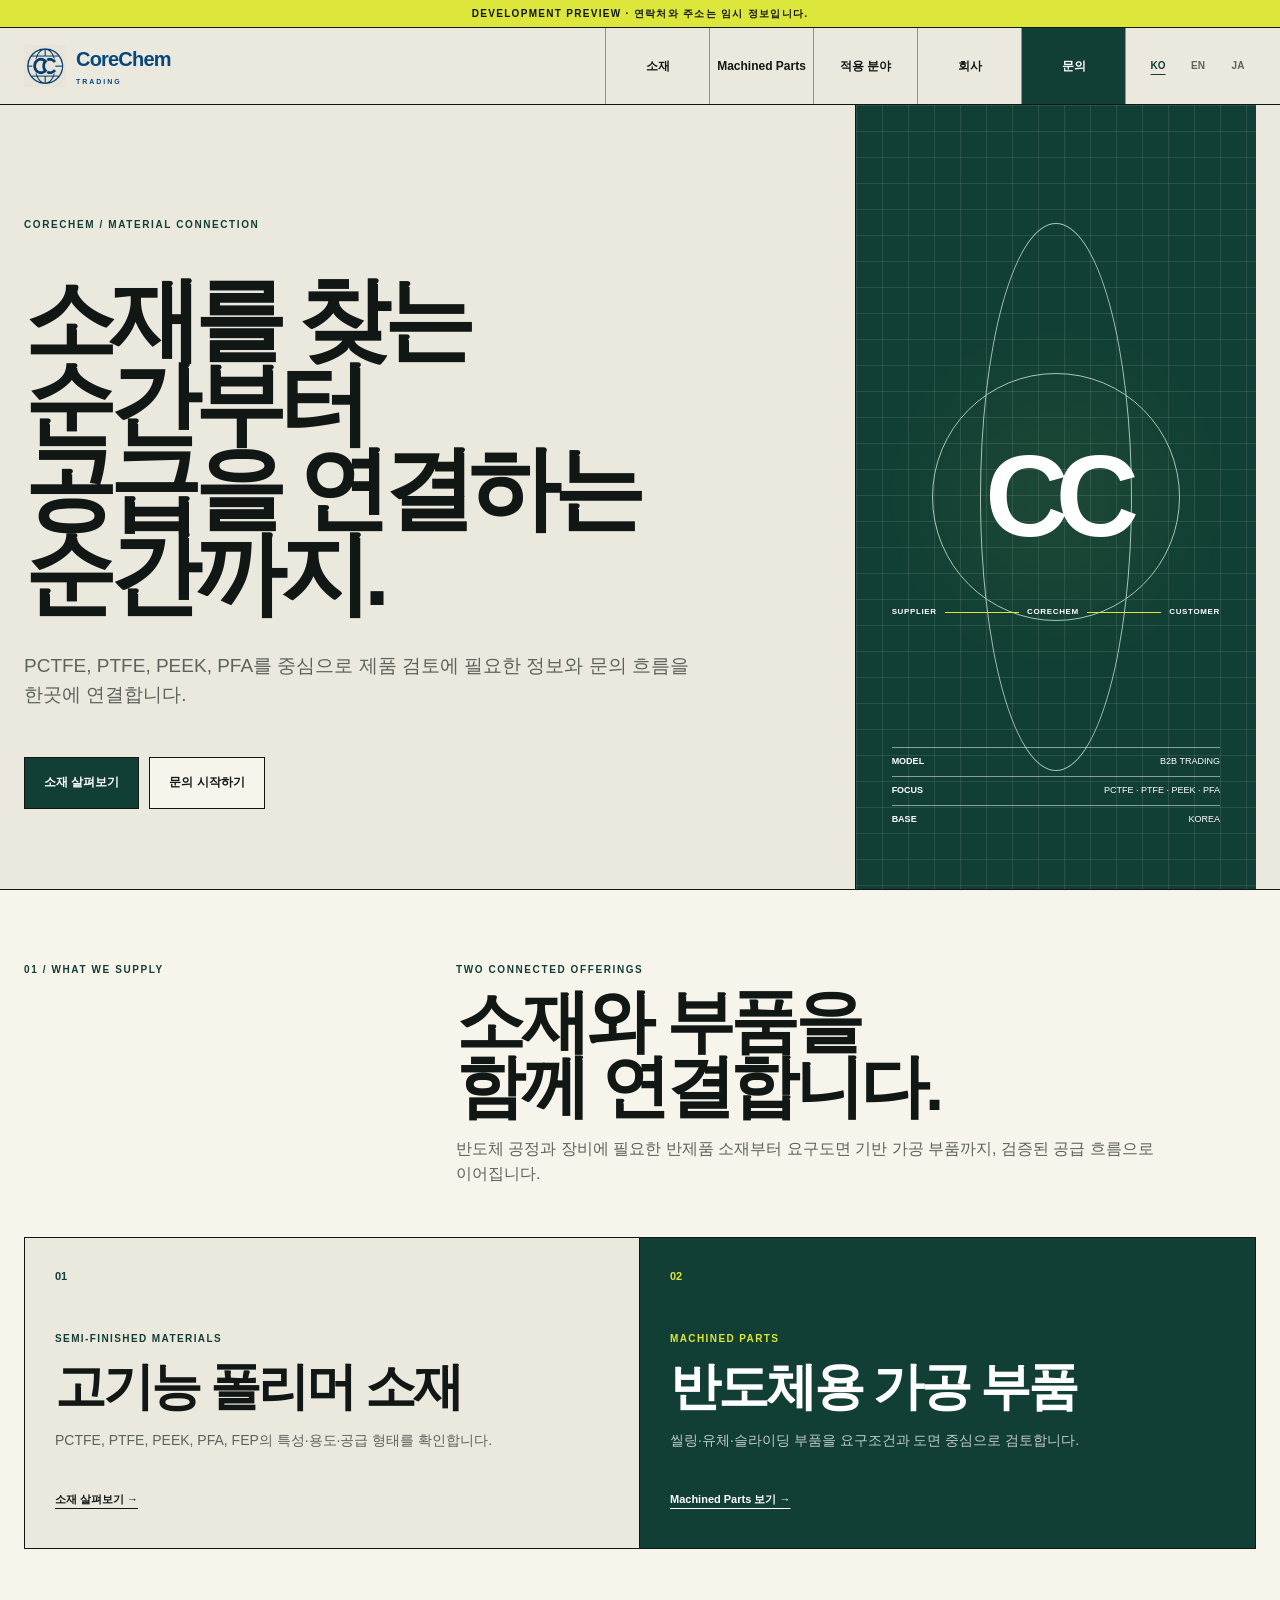
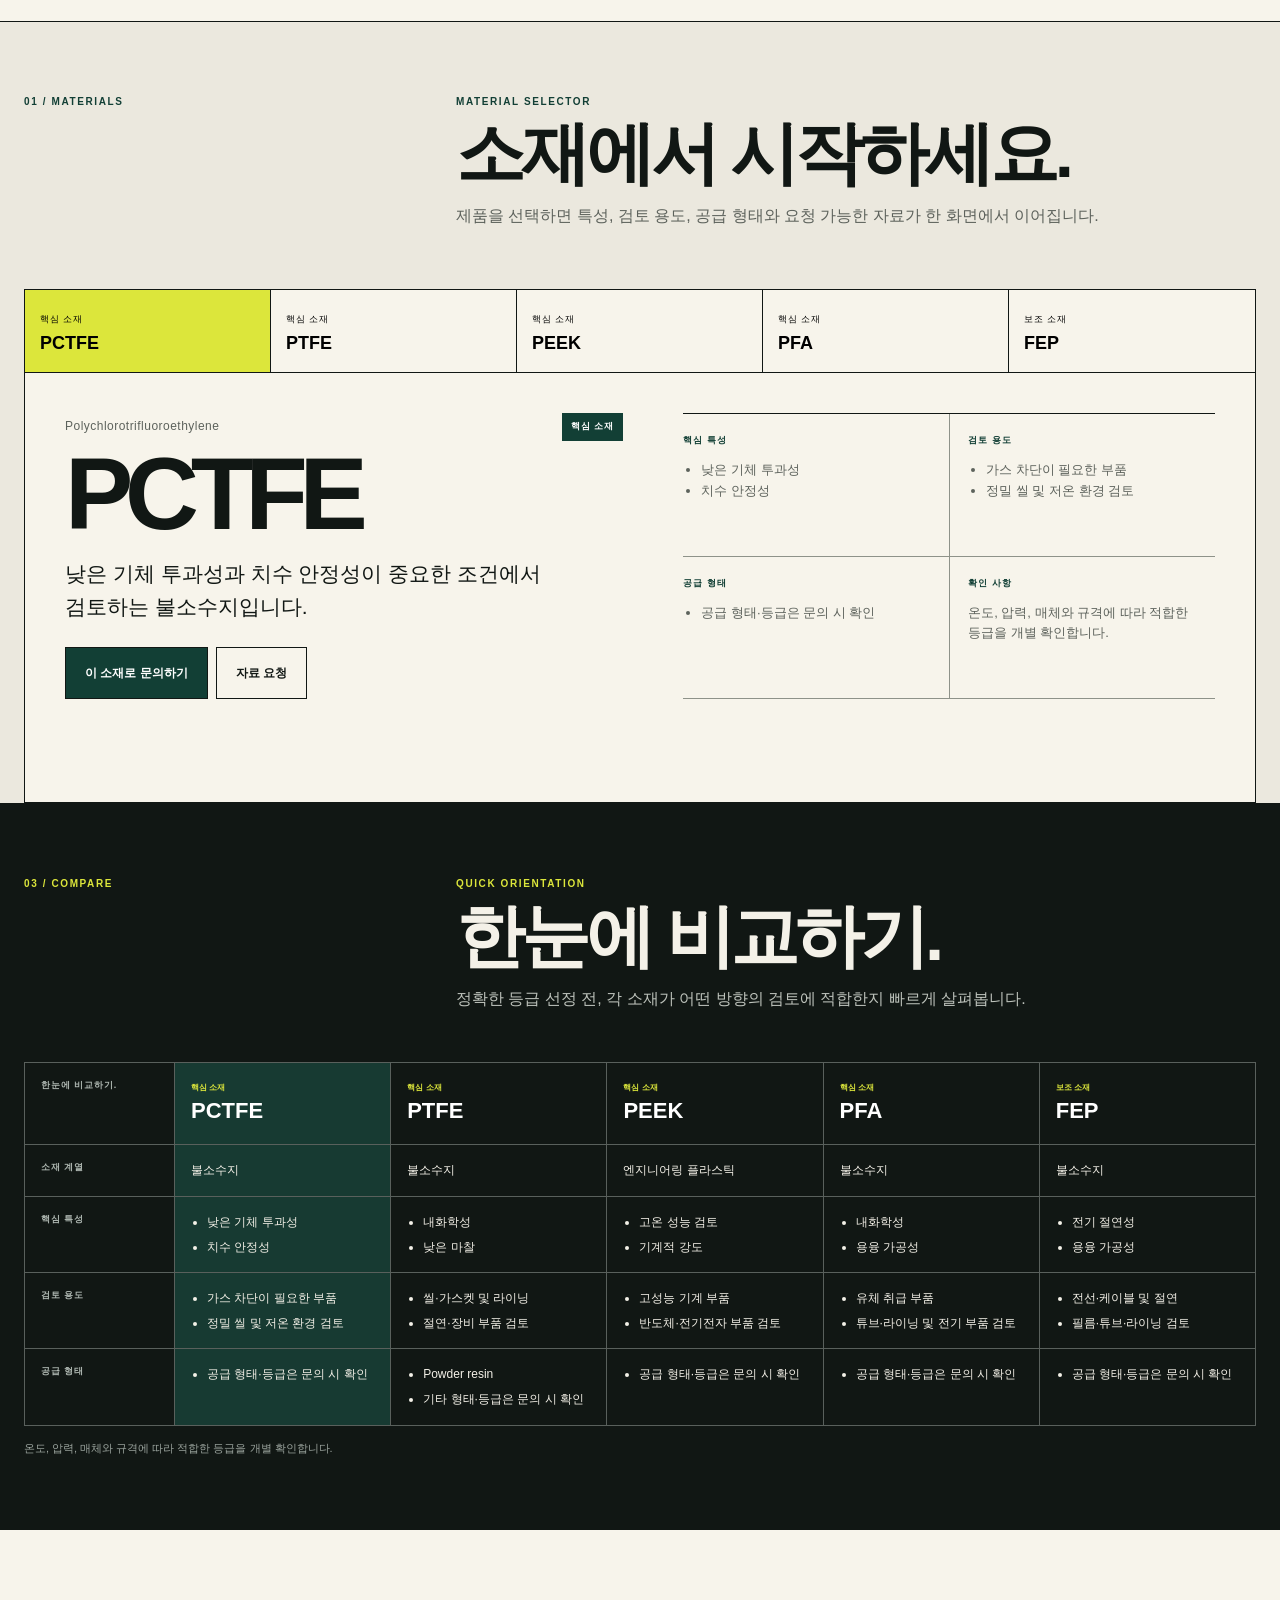
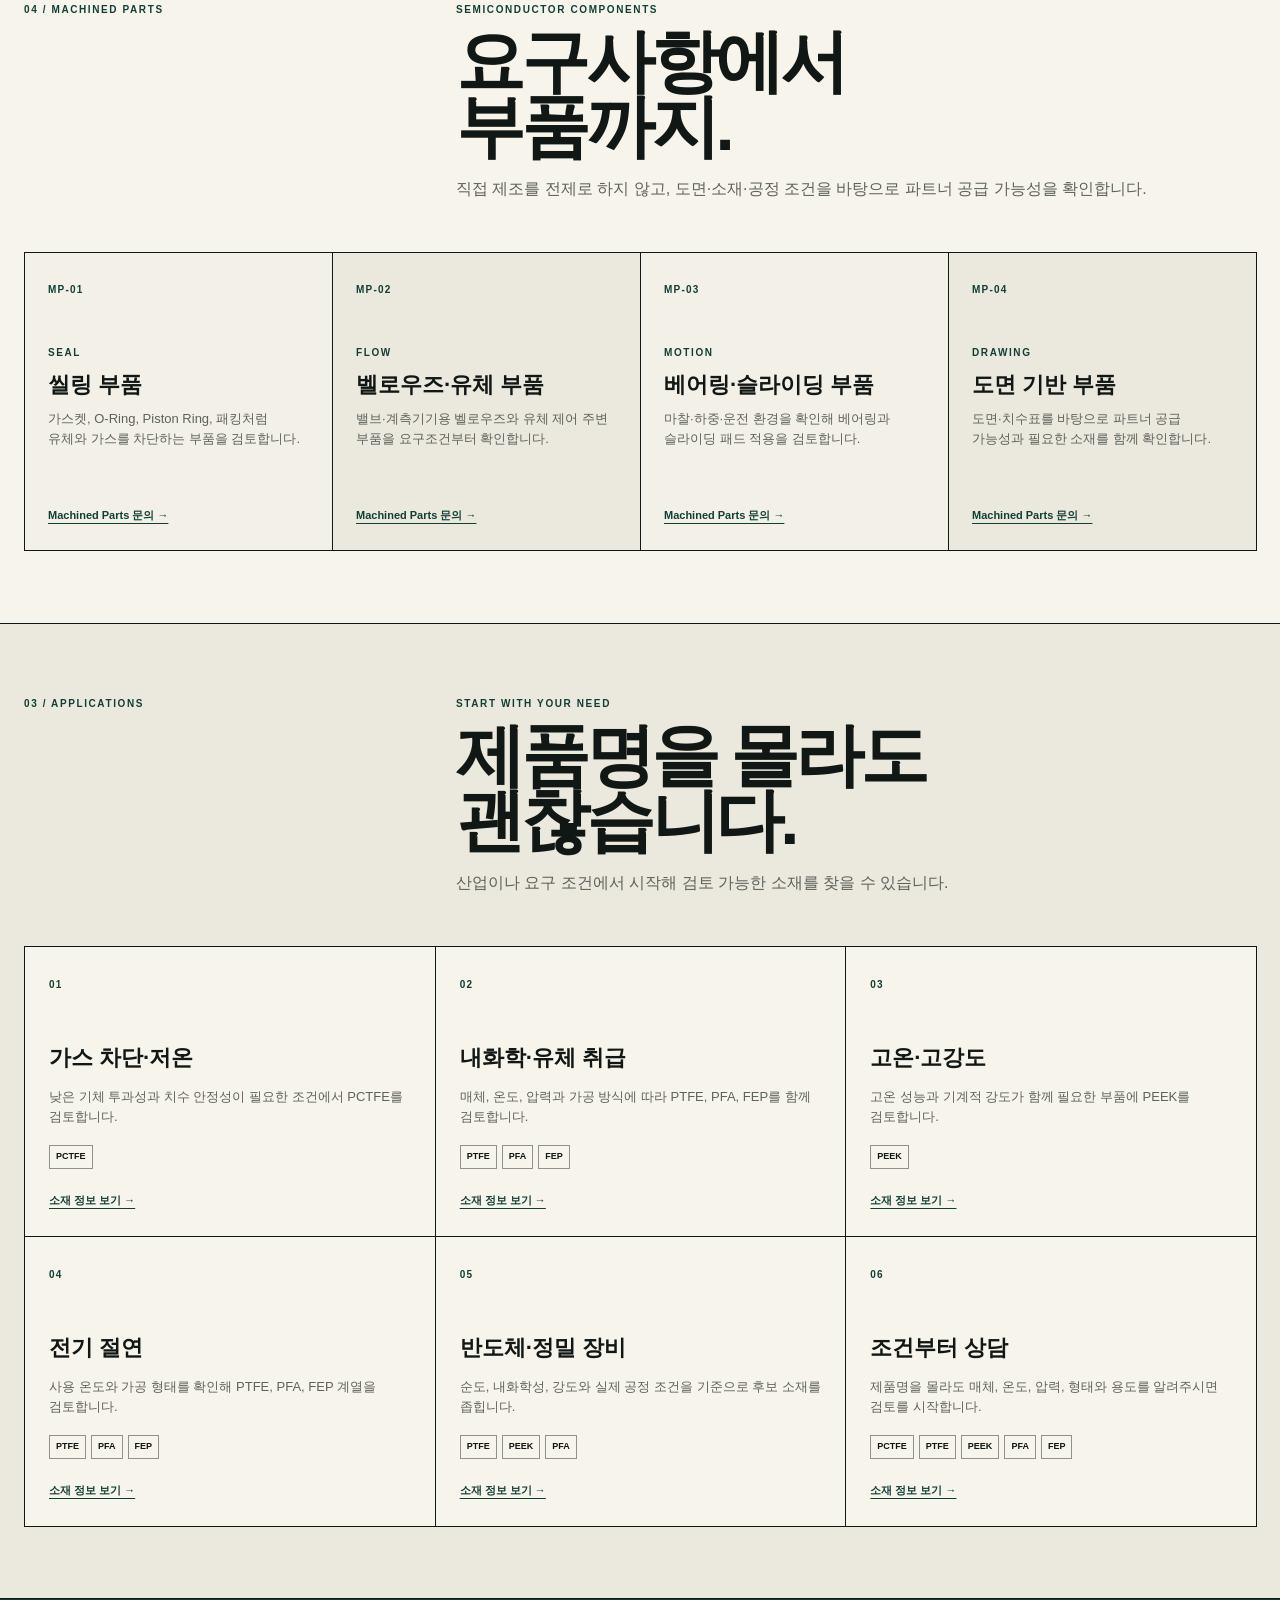
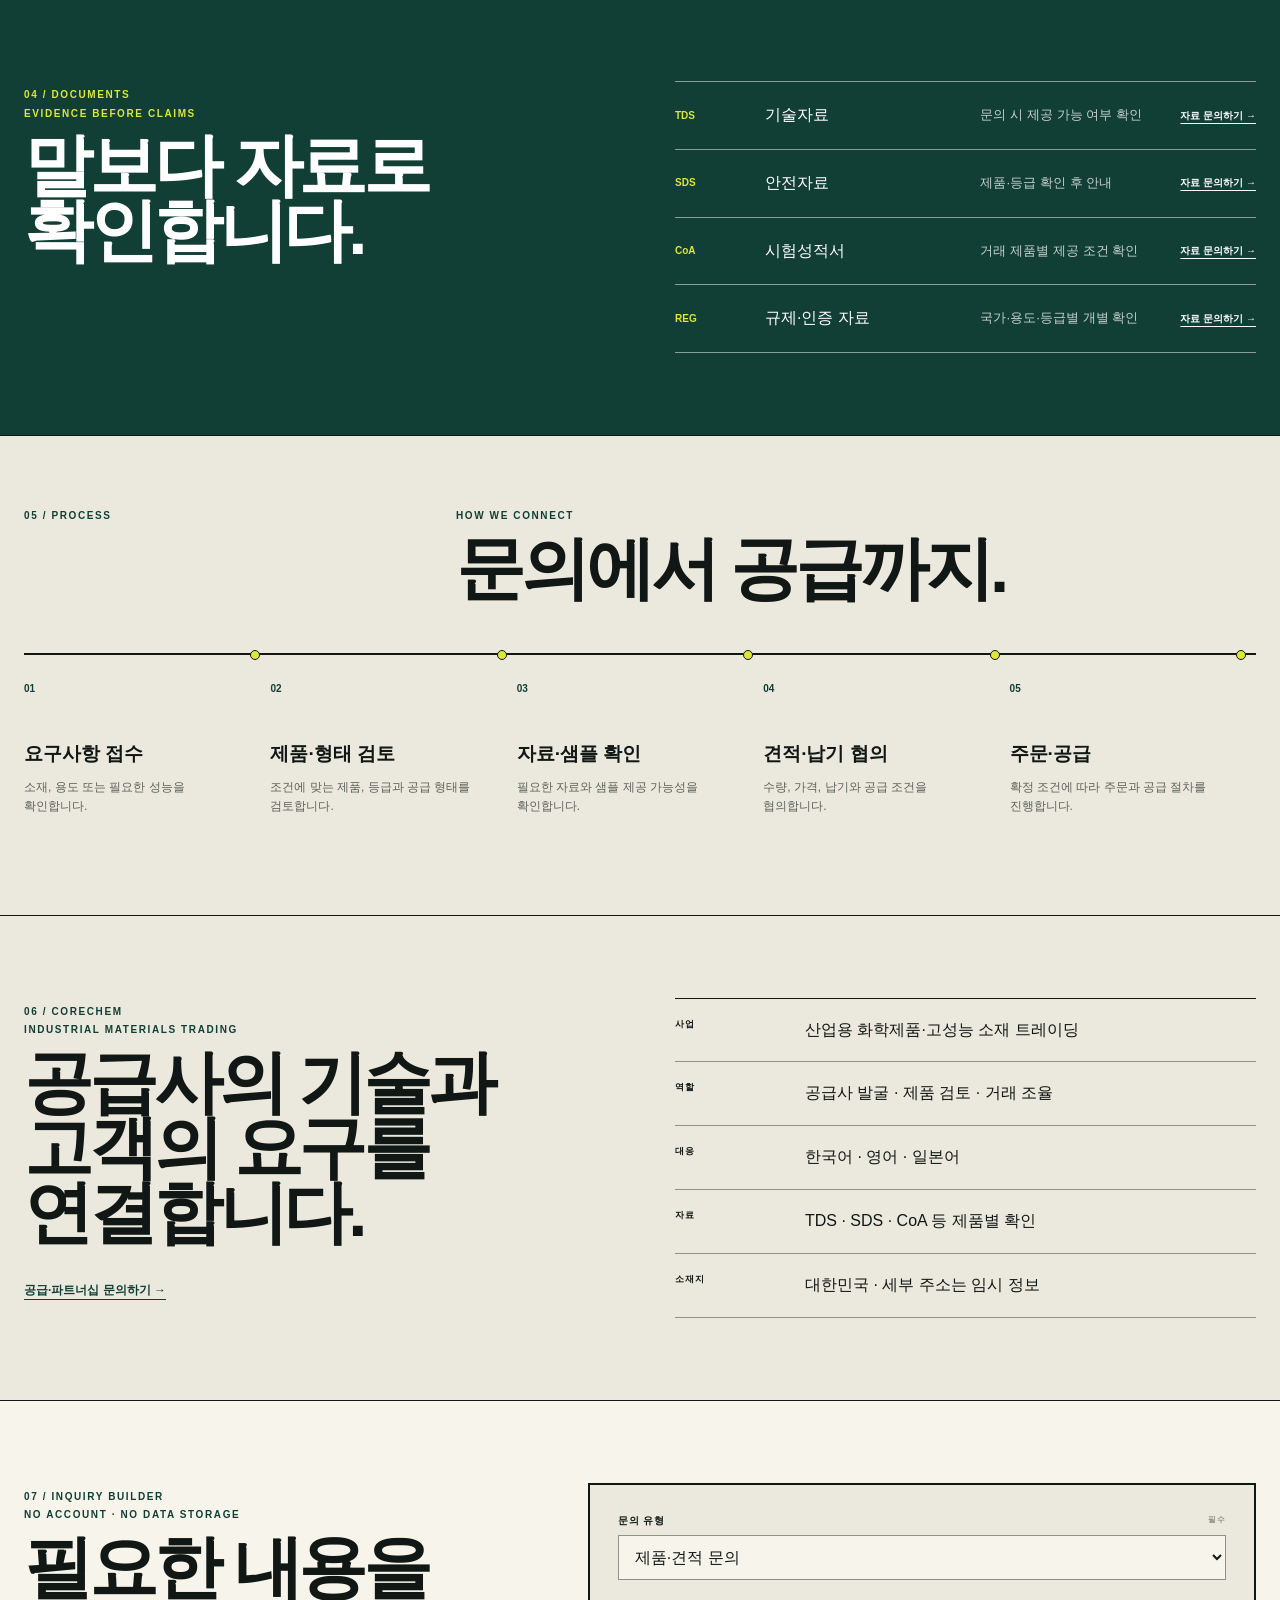
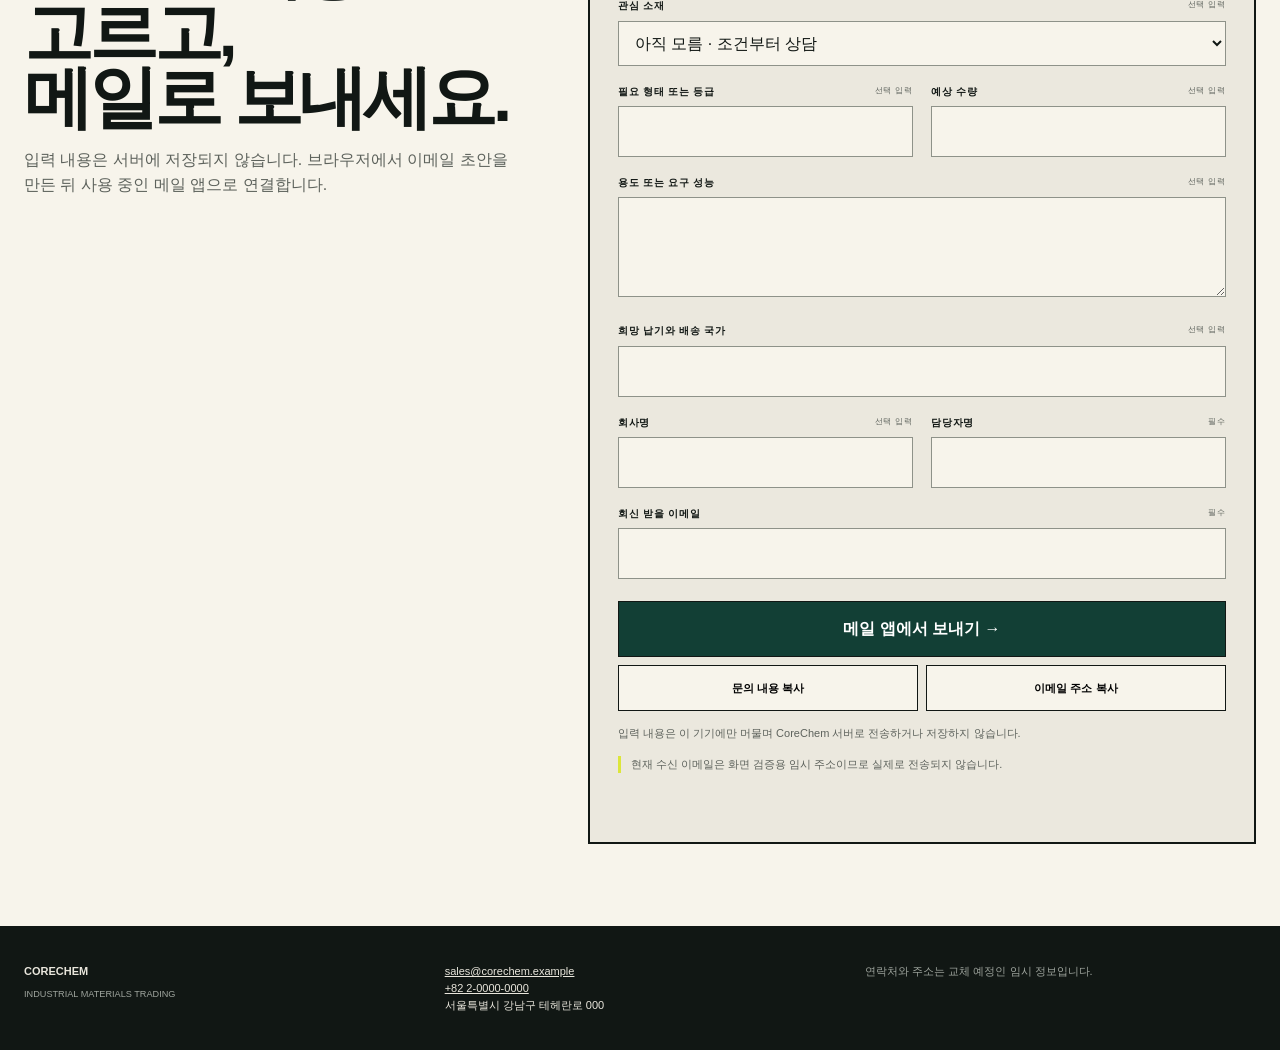
==== commit f32754f7: "Add equal materials and machined parts offerings" ====
--- a/site/hanbit-materials/index.html
+++ b/site/hanbit-materials/index.html
@@ -27,7 +27,7 @@
     <div class="shell header-inner">
       <a class="brand" href="#top" aria-label="CoreChem home"><img src="assets/corechem-symbol.png" alt=""><span>CoreChem<small>TRADING</small></span></a>
       <nav class="main-nav" aria-label="Primary navigation">
-        <a href="#materials" data-i18n="navMaterials">소재</a><a href="#solutions" data-i18n="navSolutions">적용 분야</a><a href="#company" data-i18n="navCompany">회사</a><a class="nav-cta" href="#inquiry" data-i18n="navInquiry">문의</a>
+        <a href="#materials" data-i18n="navMaterials">소재</a><a href="#machined" data-i18n="navMachined">Machined Parts</a><a href="#solutions" data-i18n="navSolutions">적용 분야</a><a href="#company" data-i18n="navCompany">회사</a><a class="nav-cta" href="#inquiry" data-i18n="navInquiry">문의</a>
       </nav>
       <div class="language" role="group" aria-label="Language"><button type="button" data-lang="ko" aria-pressed="true">KO</button><button type="button" data-lang="en" aria-pressed="false">EN</button><button type="button" data-lang="ja" aria-pressed="false">JA</button></div>
     </div>
@@ -37,11 +37,13 @@
       <div class="hero-copy"><p class="eyebrow">CORECHEM / MATERIAL CONNECTION</p><h1 data-i18n="heroTitle">소재를 찾는 순간부터<br>공급을 연결하는 순간까지.</h1><p class="hero-lead" data-i18n="heroLead">PCTFE, PTFE, PEEK, PFA를 중심으로 제품 검토에 필요한 정보와 문의 흐름을 한곳에 연결합니다.</p><div class="hero-actions"><a class="button primary" href="#materials" data-i18n="exploreMaterials">소재 살펴보기</a><a class="button quiet" href="#inquiry" data-i18n="startInquiry">문의 시작하기</a></div></div>
       <div class="hero-instrument" aria-label="CoreChem supply connection diagram"><div class="orbit orbit-a"></div><div class="orbit orbit-b"></div><div class="instrument-core">CC</div><div class="instrument-route"><span>SUPPLIER</span><i></i><span>CORECHEM</span><i></i><span>CUSTOMER</span></div><dl class="instrument-data"><div><dt>MODEL</dt><dd>B2B TRADING</dd></div><div><dt>FOCUS</dt><dd>PCTFE · PTFE · PEEK · PFA</dd></div><div><dt>BASE</dt><dd>KOREA</dd></div></dl></div>
     </div></section>
+    <section class="section supply-section" id="supply"><div class="shell"><div class="section-heading compact"><span class="section-number">01 / WHAT WE SUPPLY</span><div><p class="kicker" data-i18n="supplyKicker">TWO CONNECTED OFFERINGS</p><h2 data-i18n="supplyTitle">소재와 부품을<br>함께 연결합니다.</h2><p data-i18n="supplyIntro">반도체 공정과 장비에 필요한 반제품 소재부터 요구도면 기반 가공 부품까지, 검증된 공급 흐름으로 이어집니다.</p></div></div><div class="supply-grid"><a class="supply-card" href="#materials"><span class="supply-index">01</span><span class="supply-tag" data-i18n="supplyMaterialsTag">SEMI-FINISHED MATERIALS</span><h3 data-i18n="supplyMaterialsTitle">고기능 폴리머 소재</h3><p data-i18n="supplyMaterialsText">PCTFE, PTFE, PEEK, PFA, FEP의 특성·용도·공급 형태를 확인합니다.</p><span class="supply-link" data-i18n="supplyExplore">소재 살펴보기 →</span></a><a class="supply-card supply-card-dark" href="#machined"><span class="supply-index">02</span><span class="supply-tag" data-i18n="supplyMachinedTag">MACHINED PARTS</span><h3 data-i18n="supplyMachinedTitle">반도체용 가공 부품</h3><p data-i18n="supplyMachinedText">씰링·유체·슬라이딩 부품을 요구조건과 도면 중심으로 검토합니다.</p><span class="supply-link" data-i18n="supplyExploreParts">Machined Parts 보기 →</span></a></div></div></section>
     <section class="section materials-section" id="materials"><div class="shell">
       <div class="section-heading"><span class="section-number">01 / MATERIALS</span><div><p class="kicker" data-i18n="materialKicker">MATERIAL SELECTOR</p><h2 data-i18n="materialTitle">소재에서 시작하세요.</h2><p data-i18n="materialIntro">제품을 선택하면 특성, 검토 용도, 공급 형태와 요청 가능한 자료가 한 화면에서 이어집니다.</p></div></div>
       <div class="material-tabs" id="materialTabs" role="tablist" aria-label="Materials"></div><article class="material-stage" id="materialStage" aria-live="polite"></article>
     </div></section>
-    <section class="section comparison-section" id="compare"><div class="shell"><div class="section-heading compact"><span class="section-number">02 / COMPARE</span><div><p class="kicker" data-i18n="compareKicker">QUICK ORIENTATION</p><h2 data-i18n="compareTitle">한눈에 비교하기.</h2><p data-i18n="compareIntro">정확한 등급 선정 전, 각 소재가 어떤 방향의 검토에 적합한지 빠르게 살펴봅니다.</p></div></div><div class="comparison-wrap" id="comparisonTable"></div></div></section>
+    <section class="section comparison-section" id="compare"><div class="shell"><div class="section-heading compact"><span class="section-number">03 / COMPARE</span><div><p class="kicker" data-i18n="compareKicker">QUICK ORIENTATION</p><h2 data-i18n="compareTitle">한눈에 비교하기.</h2><p data-i18n="compareIntro">정확한 등급 선정 전, 각 소재가 어떤 방향의 검토에 적합한지 빠르게 살펴봅니다.</p></div></div><div class="comparison-wrap" id="comparisonTable"></div></div></section>
+    <section class="section machined-section" id="machined"><div class="shell"><div class="section-heading compact"><span class="section-number">04 / MACHINED PARTS</span><div><p class="kicker" data-i18n="machinedKicker">SEMICONDUCTOR COMPONENTS</p><h2 data-i18n="machinedTitle">요구사항에서<br>부품까지.</h2><p data-i18n="machinedIntro">직접 제조를 전제로 하지 않고, 도면·소재·공정 조건을 바탕으로 파트너 공급 가능성을 확인합니다.</p></div></div><div class="machined-grid" id="machinedGrid"></div></div></section>
     <section class="section solutions-section" id="solutions"><div class="shell"><div class="section-heading compact"><span class="section-number">03 / APPLICATIONS</span><div><p class="kicker" data-i18n="solutionKicker">START WITH YOUR NEED</p><h2 data-i18n="solutionTitle">제품명을 몰라도 괜찮습니다.</h2><p data-i18n="solutionIntro">산업이나 요구 조건에서 시작해 검토 가능한 소재를 찾을 수 있습니다.</p></div></div><div class="solution-grid" id="solutionGrid"></div></div></section>
     <section class="section evidence-section" id="documents"><div class="shell evidence-grid"><div><span class="section-number">04 / DOCUMENTS</span><p class="kicker" data-i18n="documentKicker">EVIDENCE BEFORE CLAIMS</p><h2 data-i18n="documentTitle">말보다 자료로<br>확인합니다.</h2></div><div class="document-list" id="documentList"></div></div></section>
     <section class="section process-section" id="process"><div class="shell"><div class="section-heading compact"><span class="section-number">05 / PROCESS</span><div><p class="kicker" data-i18n="processKicker">HOW WE CONNECT</p><h2 data-i18n="processTitle">문의에서 공급까지.</h2></div></div><div class="process-track" id="processTrack"></div></div></section>
@@ -50,6 +52,6 @@
   </main>
   <footer class="site-footer"><div class="shell footer-grid"><div><strong>CORECHEM</strong><small>INDUSTRIAL MATERIALS TRADING</small></div><div id="footerContact"></div><p data-i18n="footerNotice">연락처와 주소는 교체 예정인 임시 정보입니다.</p></div></footer>
   <script type="application/ld+json">{"@context":"https://schema.org","@type":"Organization","name":"CoreChem","url":"https://muzholiq.github.io/corechem/","description":"Industrial high-performance materials trading"}</script>
-  <script src="data/site-data.js"></script><script src="data/materials.js"></script><script src="data/flows.js"></script><script src="data/translations.js"></script><script src="assets/js/app.js"></script>
+  <script src="data/site-data.js"></script><script src="data/materials.js"></script><script src="data/flows.js"></script><script src="data/machined-parts.js"></script><script src="data/translations.js"></script><script src="assets/js/app.js"></script>
 </body>
 </html>
--- a/site/hanbit-materials/assets/css/site.css
+++ b/site/hanbit-materials/assets/css/site.css
@@ -14,3 +14,4 @@
 @media(max-width:560px){.inquiry-form{padding:20px}.form-grid,.inquiry-actions{grid-template-columns:1fr}.field.wide,.inquiry-actions .main-action{grid-column:auto}}
 .scroll-progress{position:fixed;left:0;right:0;top:0;height:4px;z-index:1000;pointer-events:none}.scroll-progress i{display:block;width:100%;height:100%;background:var(--acid);transform:scaleX(0);transform-origin:left center;will-change:transform}.main-nav a{position:relative;transition:background-color .2s,color .2s}.main-nav a:not(.nav-cta):after{content:"";position:absolute;left:18px;right:18px;bottom:13px;height:2px;background:var(--green);transform:scaleX(0);transition:transform .25s}.main-nav a.is-active:after,.main-nav a:hover:after{transform:scaleX(1)}.button,.inquiry-actions button,.material-tab,.solution-card{transition:transform .2s ease,background-color .2s ease,color .2s ease}.button:hover,.inquiry-actions button:hover{transform:translateY(-2px)}.material-tab:hover{background:#edf28a}.solution-card:hover{transform:translateY(-4px);position:relative;z-index:2}.text-link{display:inline-block;margin-top:18px;color:var(--green);font-size:12px;font-weight:900;text-underline-offset:5px}.hero-instrument:after{content:"";position:absolute;width:34%;aspect-ratio:1;border-radius:50%;background:var(--acid);filter:blur(70px);opacity:.13;animation:signal 7s ease-in-out infinite}.orbit-a{animation:orbitPulse 6s ease-in-out infinite}.orbit-b{animation:orbitTurn 18s linear infinite}.instrument-core,.instrument-route,.instrument-data{z-index:1}.reveal.is-visible{animation:revealUp .7s cubic-bezier(.2,.75,.25,1) both}@keyframes revealUp{from{opacity:0;transform:translateY(26px)}to{opacity:1;transform:none}}@keyframes orbitPulse{50%{transform:scale(1.08);opacity:.6}}@keyframes orbitTurn{to{transform:rotate(360deg)}}@keyframes signal{50%{transform:translate(55%,-25%) scale(1.25);opacity:.2}}
 @media(prefers-reduced-motion:reduce){*,*:before,*:after{animation-duration:.01ms!important;animation-iteration-count:1!important;transition-duration:.01ms!important}}
+.supply-section{background:var(--paper-light)}.supply-grid{display:grid;grid-template-columns:1fr 1fr;border:1px solid var(--ink);margin-bottom:72px}.supply-card{display:block;min-height:310px;padding:30px;text-decoration:none;border-right:1px solid var(--ink);background:var(--paper)}.supply-card:last-child{border-right:0}.supply-card-dark{background:var(--green);color:#fff}.supply-index{display:block;font-size:11px;font-weight:900;color:var(--green);margin-bottom:40px}.supply-card-dark .supply-index,.supply-card-dark .supply-tag{color:var(--acid)}.supply-tag{font-size:10px;font-weight:900;letter-spacing:.14em;color:var(--green)}.supply-card h3{font-size:clamp(30px,4vw,54px);line-height:.95;letter-spacing:-.06em;margin:14px 0 18px}.supply-card p{max-width:460px;font-size:14px;color:var(--muted)}.supply-card-dark p{color:#c1cbc6}.supply-link{display:inline-block;margin-top:25px;font-size:11px;font-weight:900;text-decoration:underline;text-underline-offset:5px}.machined-section{background:var(--paper-light)}.machined-grid{display:grid;grid-template-columns:repeat(4,1fr);padding-bottom:72px}.machined-card{border:1px solid var(--ink);margin-right:-1px;padding:23px;min-height:280px;background:var(--paper)}.machined-card:nth-child(odd){background:#f3f0e7}.machined-icon{display:block;color:var(--green);font-size:10px;font-weight:900;letter-spacing:.16em;margin-top:44px}.machined-card h3{font-size:22px;line-height:1.05;margin:13px 0}.machined-card p{color:var(--muted);font-size:13px;min-height:80px}.machined-card button{border:0;background:transparent;color:var(--green);padding:0;font-size:11px;font-weight:900;text-decoration:underline;text-underline-offset:4px;cursor:pointer}@media(max-width:900px){.machined-grid{grid-template-columns:1fr 1fr}}@media(max-width:560px){.supply-grid{grid-template-columns:1fr}.supply-card{border-right:0;border-bottom:1px solid var(--ink);min-height:250px}.supply-card:last-child{border-bottom:0}.machined-grid{grid-template-columns:1fr}.machined-card{margin-right:0;margin-bottom:-1px;min-height:230px}}
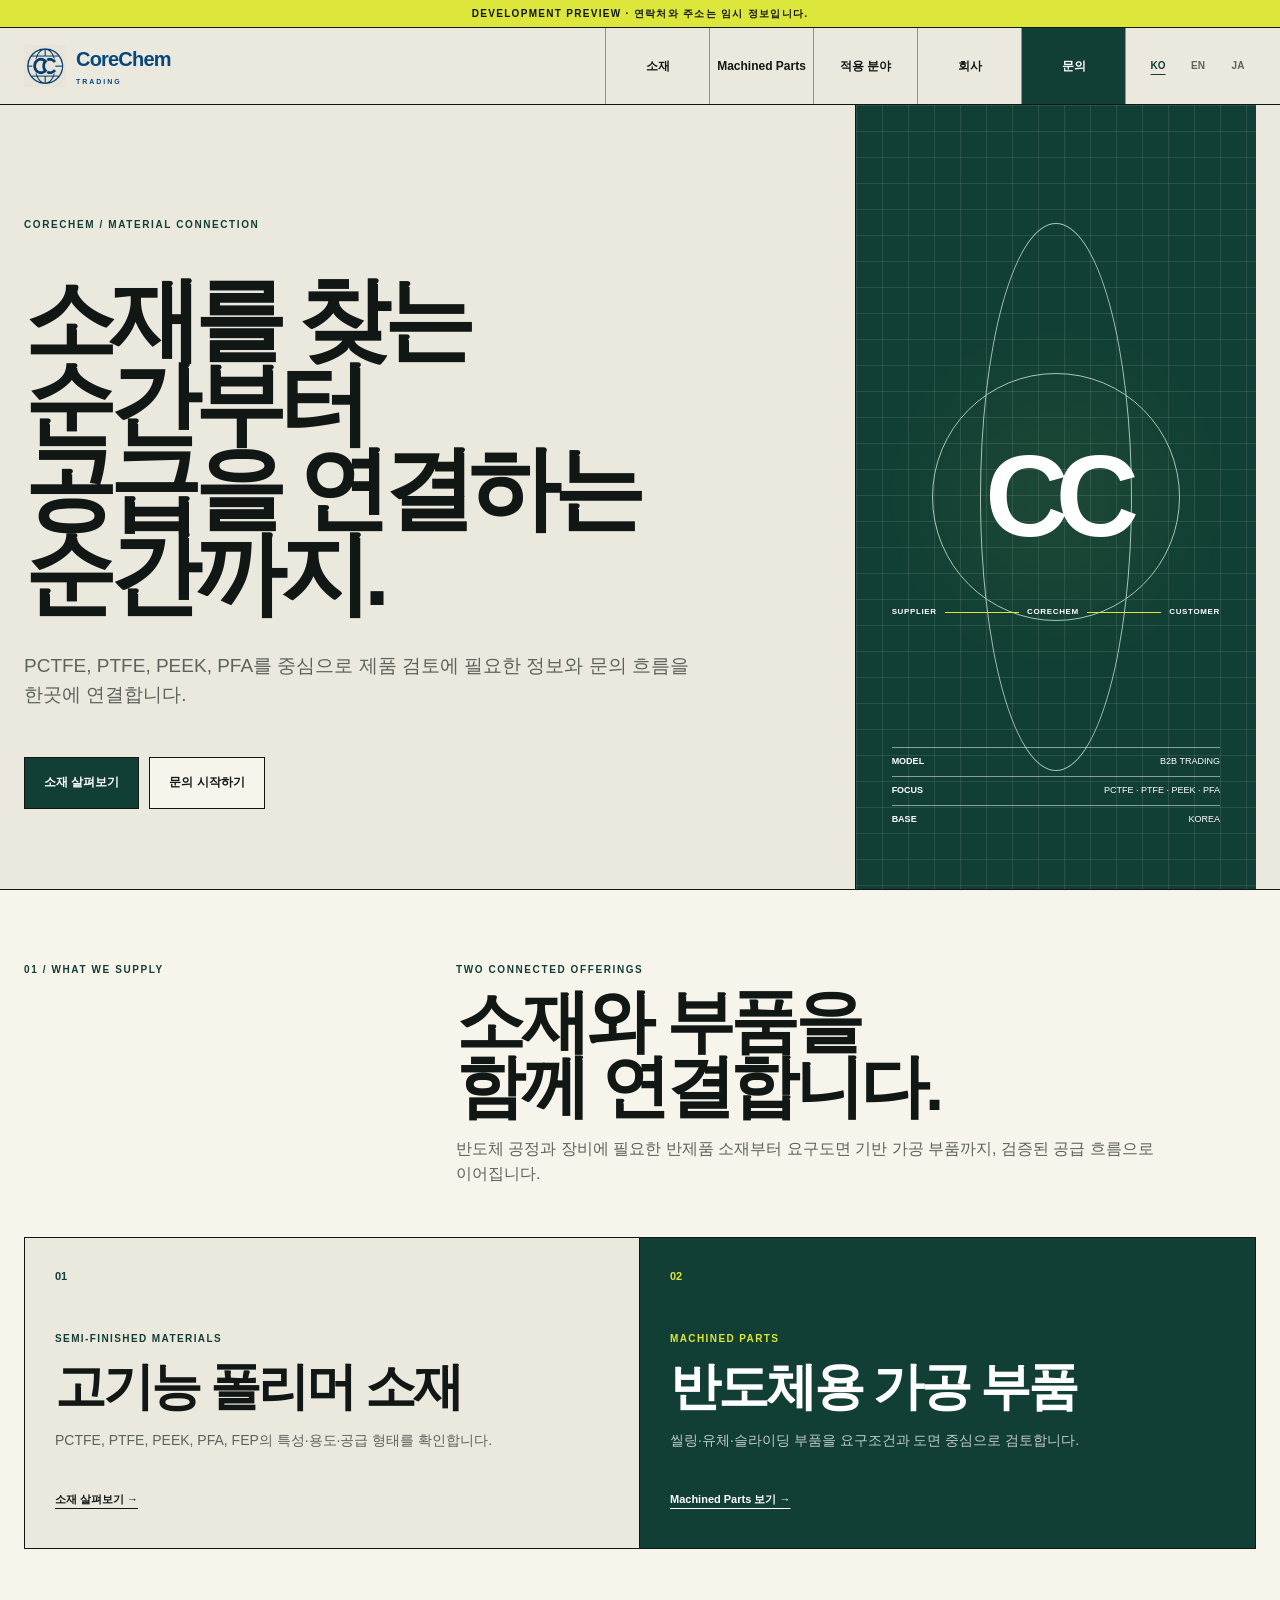
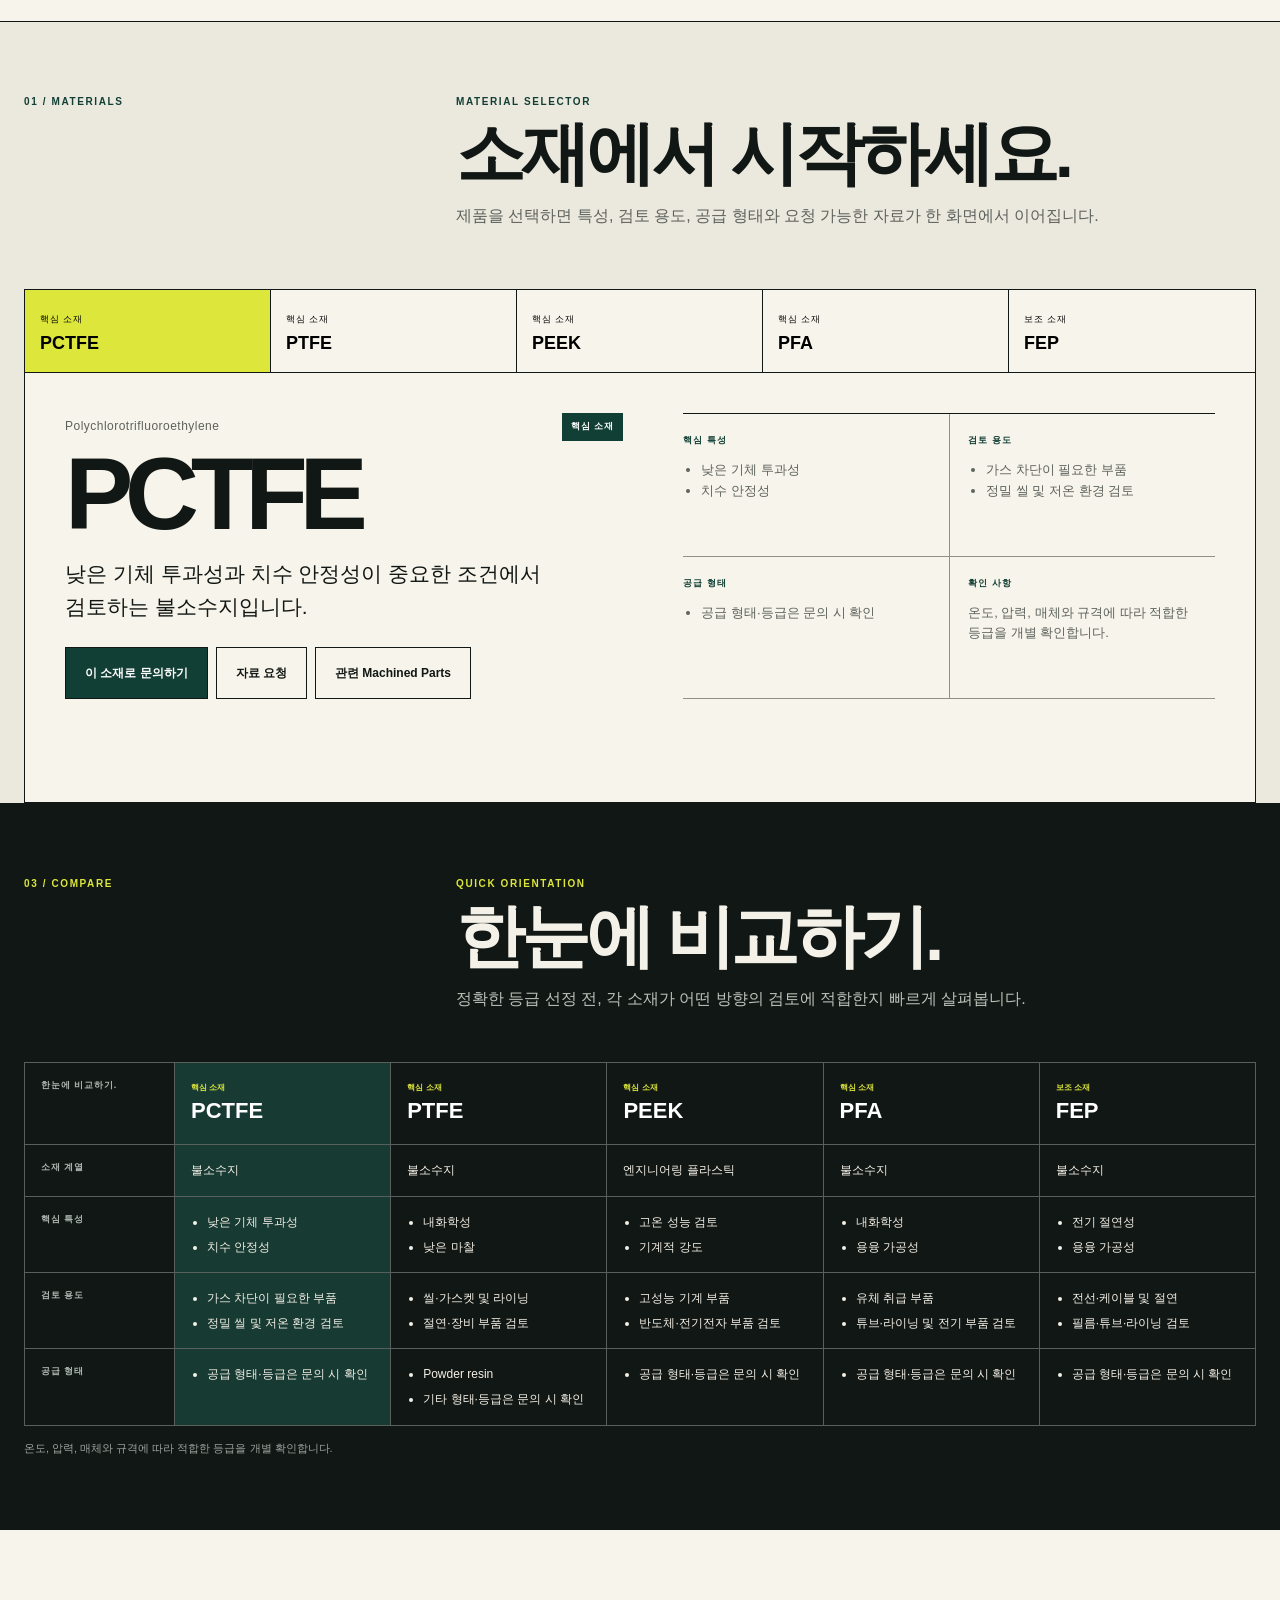
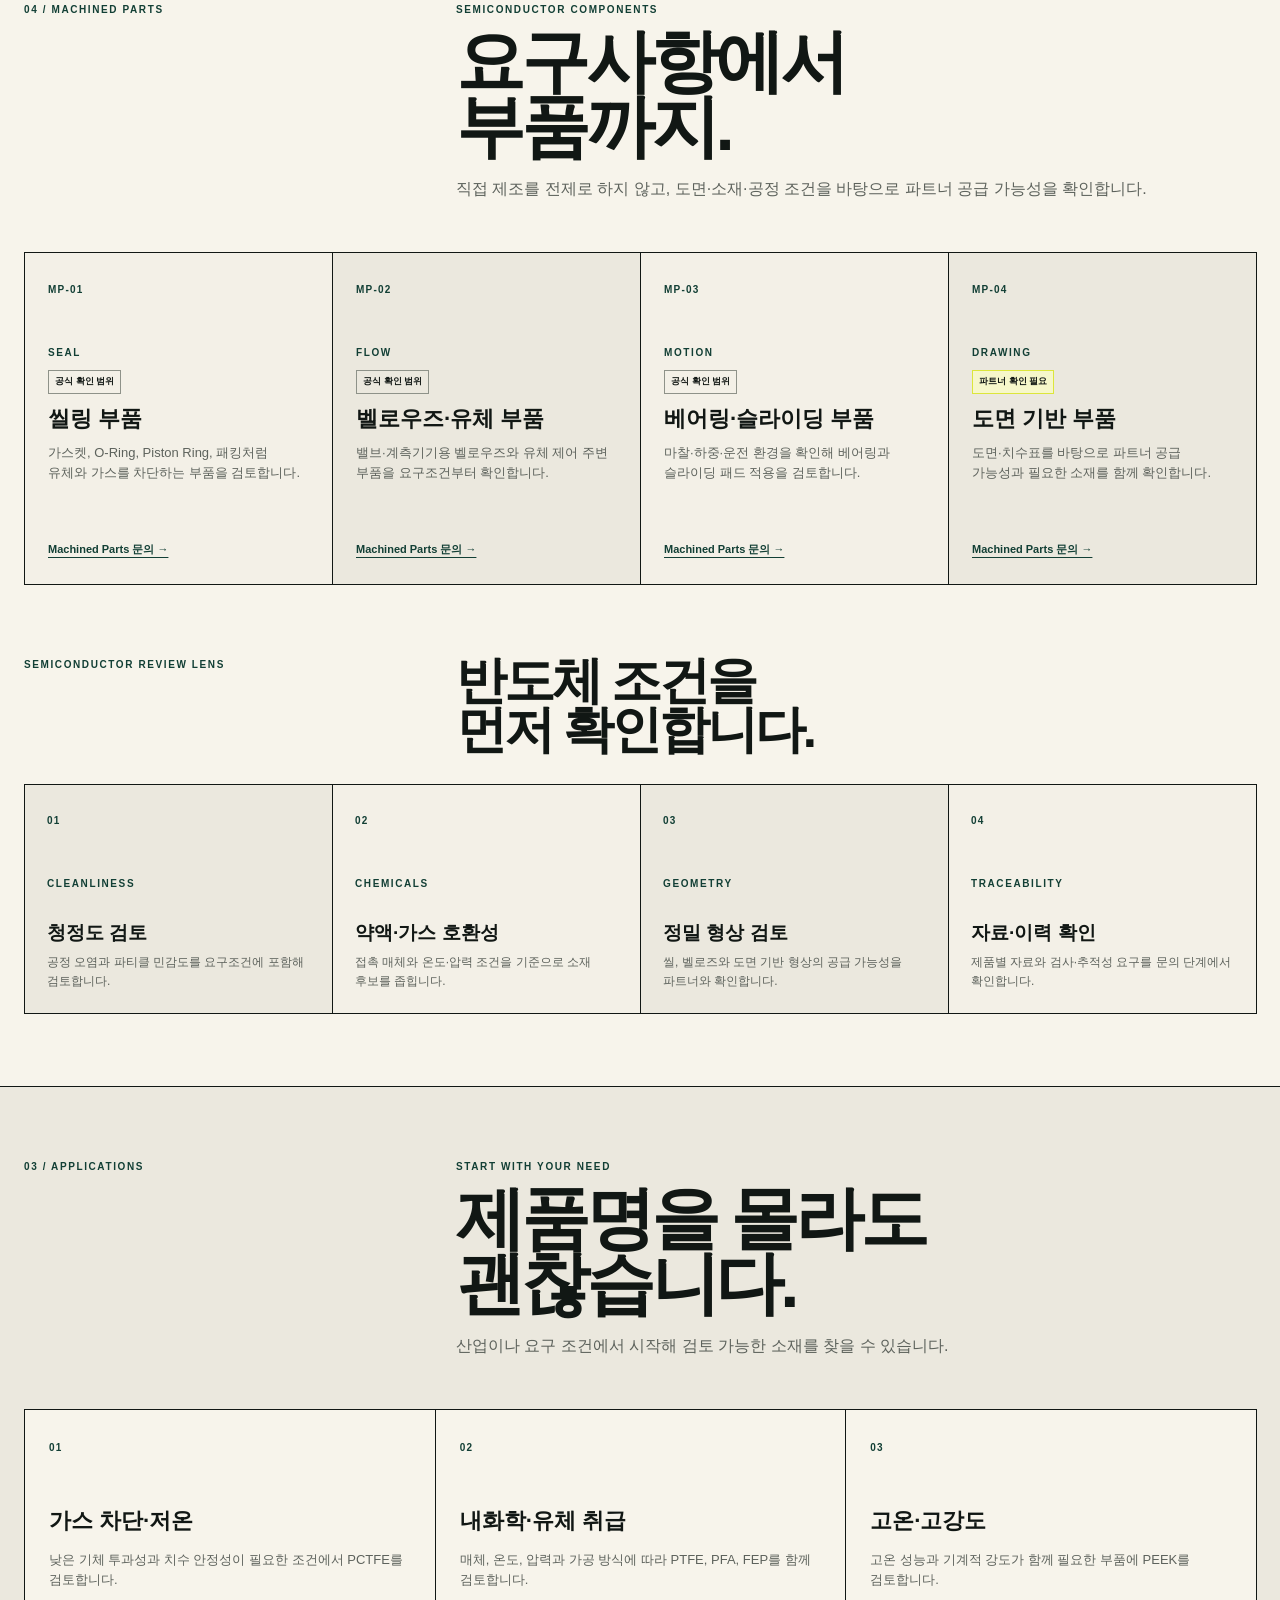
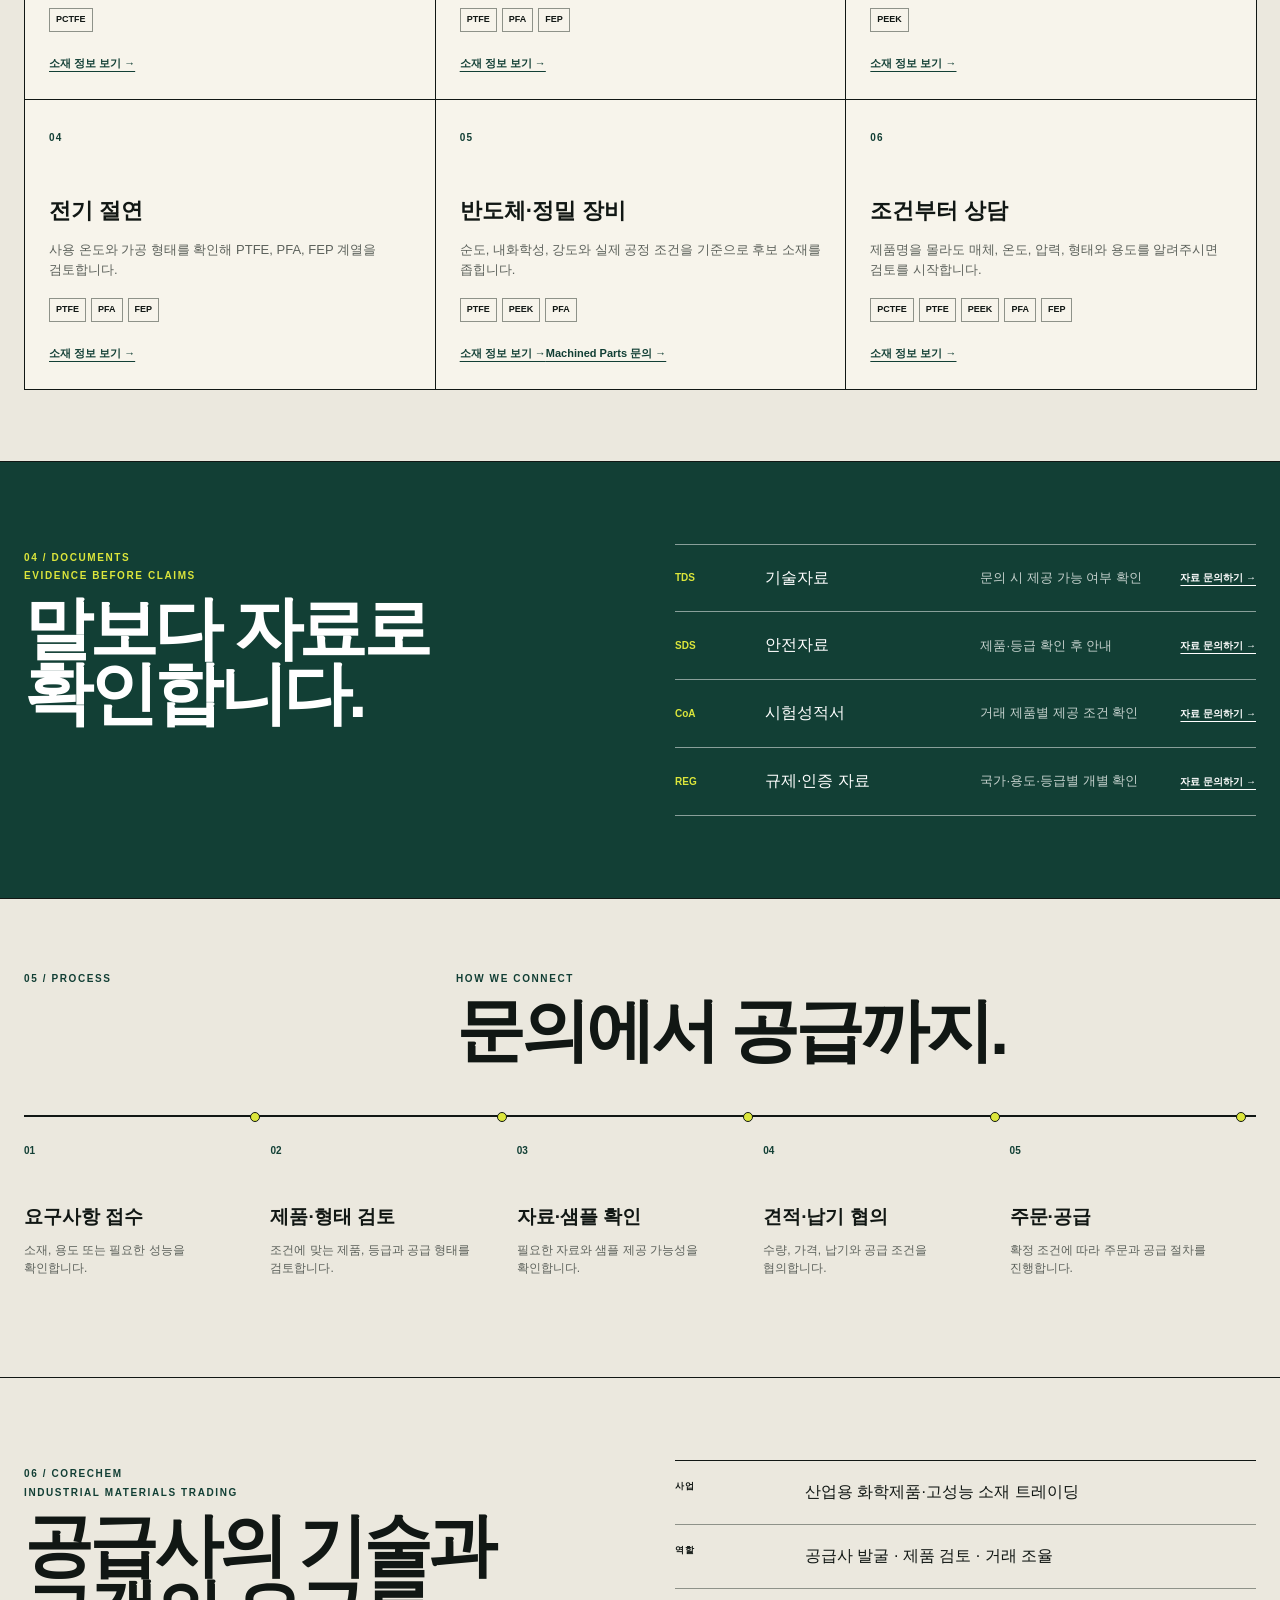
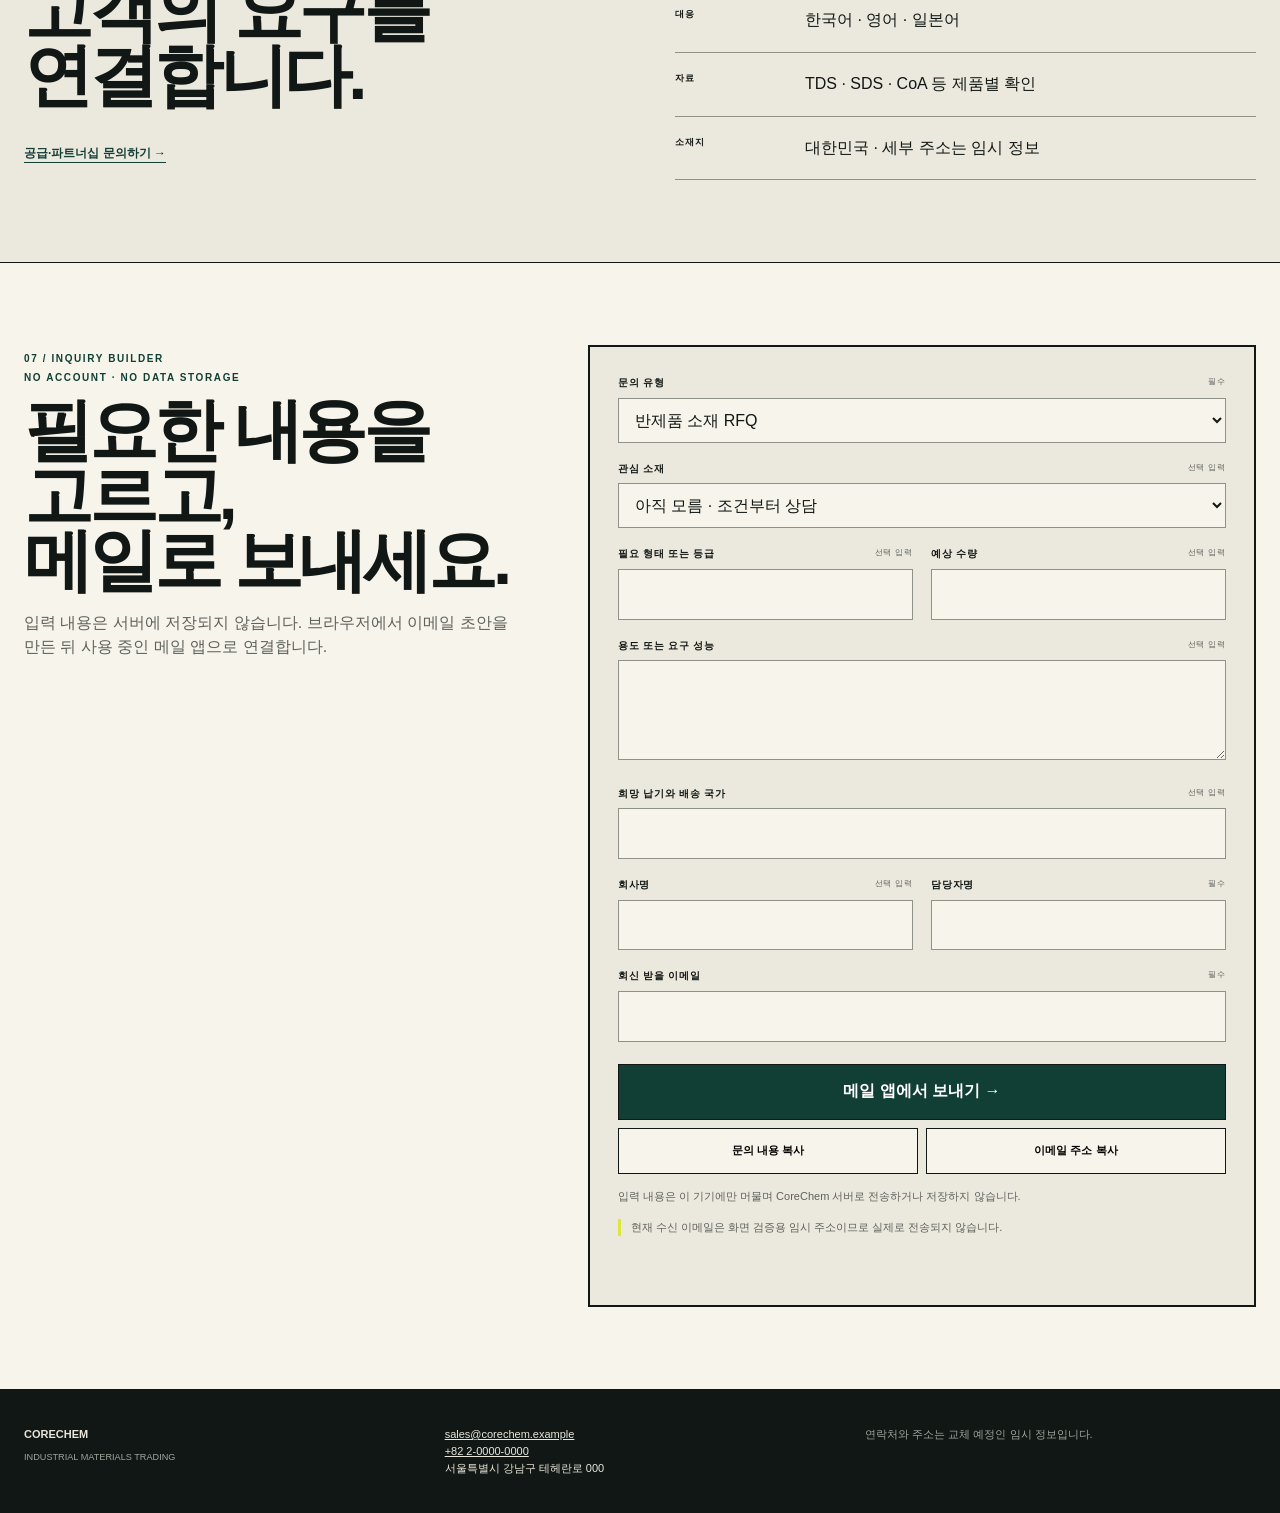
==== commit ac4e7ef5: "Emphasize semiconductor review criteria" ====
--- a/site/hanbit-materials/index.html
+++ b/site/hanbit-materials/index.html
@@ -43,7 +43,7 @@
       <div class="material-tabs" id="materialTabs" role="tablist" aria-label="Materials"></div><article class="material-stage" id="materialStage" aria-live="polite"></article>
     </div></section>
     <section class="section comparison-section" id="compare"><div class="shell"><div class="section-heading compact"><span class="section-number">03 / COMPARE</span><div><p class="kicker" data-i18n="compareKicker">QUICK ORIENTATION</p><h2 data-i18n="compareTitle">한눈에 비교하기.</h2><p data-i18n="compareIntro">정확한 등급 선정 전, 각 소재가 어떤 방향의 검토에 적합한지 빠르게 살펴봅니다.</p></div></div><div class="comparison-wrap" id="comparisonTable"></div></div></section>
-    <section class="section machined-section" id="machined"><div class="shell"><div class="section-heading compact"><span class="section-number">04 / MACHINED PARTS</span><div><p class="kicker" data-i18n="machinedKicker">SEMICONDUCTOR COMPONENTS</p><h2 data-i18n="machinedTitle">요구사항에서<br>부품까지.</h2><p data-i18n="machinedIntro">직접 제조를 전제로 하지 않고, 도면·소재·공정 조건을 바탕으로 파트너 공급 가능성을 확인합니다.</p></div></div><div class="machined-grid" id="machinedGrid"></div></div></section>
+    <section class="section machined-section" id="machined"><div class="shell"><div class="section-heading compact"><span class="section-number">04 / MACHINED PARTS</span><div><p class="kicker" data-i18n="machinedKicker">SEMICONDUCTOR COMPONENTS</p><h2 data-i18n="machinedTitle">요구사항에서<br>부품까지.</h2><p data-i18n="machinedIntro">직접 제조를 전제로 하지 않고, 도면·소재·공정 조건을 바탕으로 파트너 공급 가능성을 확인합니다.</p></div></div><div class="machined-grid" id="machinedGrid"></div><div class="focus-heading"><p class="kicker" data-i18n="focusKicker">SEMICONDUCTOR REVIEW LENS</p><h3 data-i18n="focusTitle">반도체 조건을<br>먼저 확인합니다.</h3></div><div class="focus-grid" id="semiconductorFocus"></div></div></section>
     <section class="section solutions-section" id="solutions"><div class="shell"><div class="section-heading compact"><span class="section-number">03 / APPLICATIONS</span><div><p class="kicker" data-i18n="solutionKicker">START WITH YOUR NEED</p><h2 data-i18n="solutionTitle">제품명을 몰라도 괜찮습니다.</h2><p data-i18n="solutionIntro">산업이나 요구 조건에서 시작해 검토 가능한 소재를 찾을 수 있습니다.</p></div></div><div class="solution-grid" id="solutionGrid"></div></div></section>
     <section class="section evidence-section" id="documents"><div class="shell evidence-grid"><div><span class="section-number">04 / DOCUMENTS</span><p class="kicker" data-i18n="documentKicker">EVIDENCE BEFORE CLAIMS</p><h2 data-i18n="documentTitle">말보다 자료로<br>확인합니다.</h2></div><div class="document-list" id="documentList"></div></div></section>
     <section class="section process-section" id="process"><div class="shell"><div class="section-heading compact"><span class="section-number">05 / PROCESS</span><div><p class="kicker" data-i18n="processKicker">HOW WE CONNECT</p><h2 data-i18n="processTitle">문의에서 공급까지.</h2></div></div><div class="process-track" id="processTrack"></div></div></section>
--- a/site/hanbit-materials/assets/css/site.css
+++ b/site/hanbit-materials/assets/css/site.css
@@ -15,3 +15,5 @@
 .scroll-progress{position:fixed;left:0;right:0;top:0;height:4px;z-index:1000;pointer-events:none}.scroll-progress i{display:block;width:100%;height:100%;background:var(--acid);transform:scaleX(0);transform-origin:left center;will-change:transform}.main-nav a{position:relative;transition:background-color .2s,color .2s}.main-nav a:not(.nav-cta):after{content:"";position:absolute;left:18px;right:18px;bottom:13px;height:2px;background:var(--green);transform:scaleX(0);transition:transform .25s}.main-nav a.is-active:after,.main-nav a:hover:after{transform:scaleX(1)}.button,.inquiry-actions button,.material-tab,.solution-card{transition:transform .2s ease,background-color .2s ease,color .2s ease}.button:hover,.inquiry-actions button:hover{transform:translateY(-2px)}.material-tab:hover{background:#edf28a}.solution-card:hover{transform:translateY(-4px);position:relative;z-index:2}.text-link{display:inline-block;margin-top:18px;color:var(--green);font-size:12px;font-weight:900;text-underline-offset:5px}.hero-instrument:after{content:"";position:absolute;width:34%;aspect-ratio:1;border-radius:50%;background:var(--acid);filter:blur(70px);opacity:.13;animation:signal 7s ease-in-out infinite}.orbit-a{animation:orbitPulse 6s ease-in-out infinite}.orbit-b{animation:orbitTurn 18s linear infinite}.instrument-core,.instrument-route,.instrument-data{z-index:1}.reveal.is-visible{animation:revealUp .7s cubic-bezier(.2,.75,.25,1) both}@keyframes revealUp{from{opacity:0;transform:translateY(26px)}to{opacity:1;transform:none}}@keyframes orbitPulse{50%{transform:scale(1.08);opacity:.6}}@keyframes orbitTurn{to{transform:rotate(360deg)}}@keyframes signal{50%{transform:translate(55%,-25%) scale(1.25);opacity:.2}}
 @media(prefers-reduced-motion:reduce){*,*:before,*:after{animation-duration:.01ms!important;animation-iteration-count:1!important;transition-duration:.01ms!important}}
 .supply-section{background:var(--paper-light)}.supply-grid{display:grid;grid-template-columns:1fr 1fr;border:1px solid var(--ink);margin-bottom:72px}.supply-card{display:block;min-height:310px;padding:30px;text-decoration:none;border-right:1px solid var(--ink);background:var(--paper)}.supply-card:last-child{border-right:0}.supply-card-dark{background:var(--green);color:#fff}.supply-index{display:block;font-size:11px;font-weight:900;color:var(--green);margin-bottom:40px}.supply-card-dark .supply-index,.supply-card-dark .supply-tag{color:var(--acid)}.supply-tag{font-size:10px;font-weight:900;letter-spacing:.14em;color:var(--green)}.supply-card h3{font-size:clamp(30px,4vw,54px);line-height:.95;letter-spacing:-.06em;margin:14px 0 18px}.supply-card p{max-width:460px;font-size:14px;color:var(--muted)}.supply-card-dark p{color:#c1cbc6}.supply-link{display:inline-block;margin-top:25px;font-size:11px;font-weight:900;text-decoration:underline;text-underline-offset:5px}.machined-section{background:var(--paper-light)}.machined-grid{display:grid;grid-template-columns:repeat(4,1fr);padding-bottom:72px}.machined-card{border:1px solid var(--ink);margin-right:-1px;padding:23px;min-height:280px;background:var(--paper)}.machined-card:nth-child(odd){background:#f3f0e7}.machined-icon{display:block;color:var(--green);font-size:10px;font-weight:900;letter-spacing:.16em;margin-top:44px}.machined-card h3{font-size:22px;line-height:1.05;margin:13px 0}.machined-card p{color:var(--muted);font-size:13px;min-height:80px}.machined-card button{border:0;background:transparent;color:var(--green);padding:0;font-size:11px;font-weight:900;text-decoration:underline;text-underline-offset:4px;cursor:pointer}@media(max-width:900px){.machined-grid{grid-template-columns:1fr 1fr}}@media(max-width:560px){.supply-grid{grid-template-columns:1fr}.supply-card{border-right:0;border-bottom:1px solid var(--ink);min-height:250px}.supply-card:last-child{border-bottom:0}.machined-grid{grid-template-columns:1fr}.machined-card{margin-right:0;margin-bottom:-1px;min-height:230px}}
+.claim-status{display:inline-block;margin-top:10px;padding:4px 6px;border:1px solid var(--line);font-size:9px;font-weight:900}.claim-status.partner-review{border-color:var(--acid);background:#f6f7ca}
+.focus-heading{display:grid;grid-template-columns:1fr 2fr;gap:32px;padding:0 0 30px}.focus-heading h3{font-size:clamp(30px,4vw,54px);line-height:.95;letter-spacing:-.06em;margin:0}.focus-grid{display:grid;grid-template-columns:repeat(4,1fr);padding-bottom:72px}.focus-card{border:1px solid var(--ink);margin-right:-1px;padding:22px;min-height:190px;background:var(--paper)}.focus-card:nth-child(even){background:#f3f0e7}.focus-card h3{font-size:19px;line-height:1.05;margin:32px 0 10px}.focus-card p{color:var(--muted);font-size:12px;margin:0}@media(max-width:900px){.focus-grid{grid-template-columns:1fr 1fr}}@media(max-width:560px){.focus-heading{grid-template-columns:1fr;gap:14px}.focus-grid{grid-template-columns:1fr}.focus-card{margin-right:0;margin-bottom:-1px}}
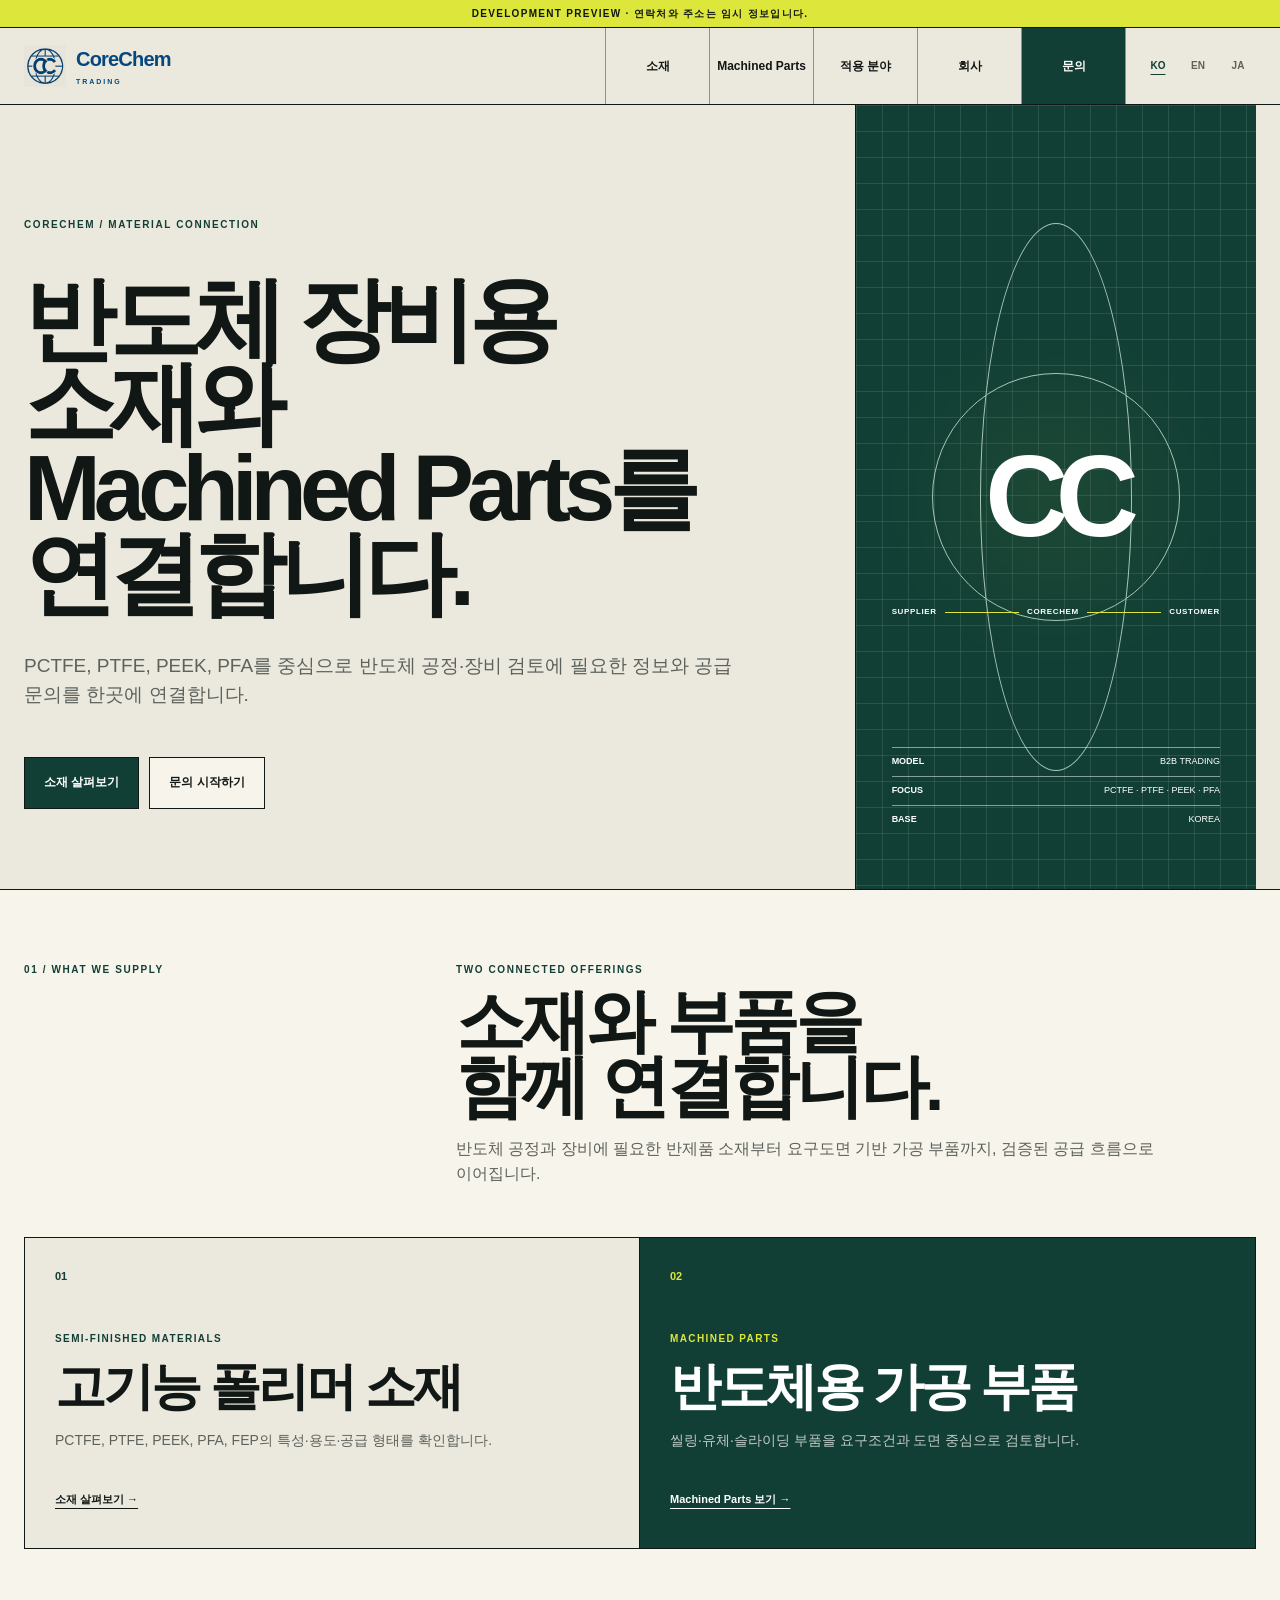
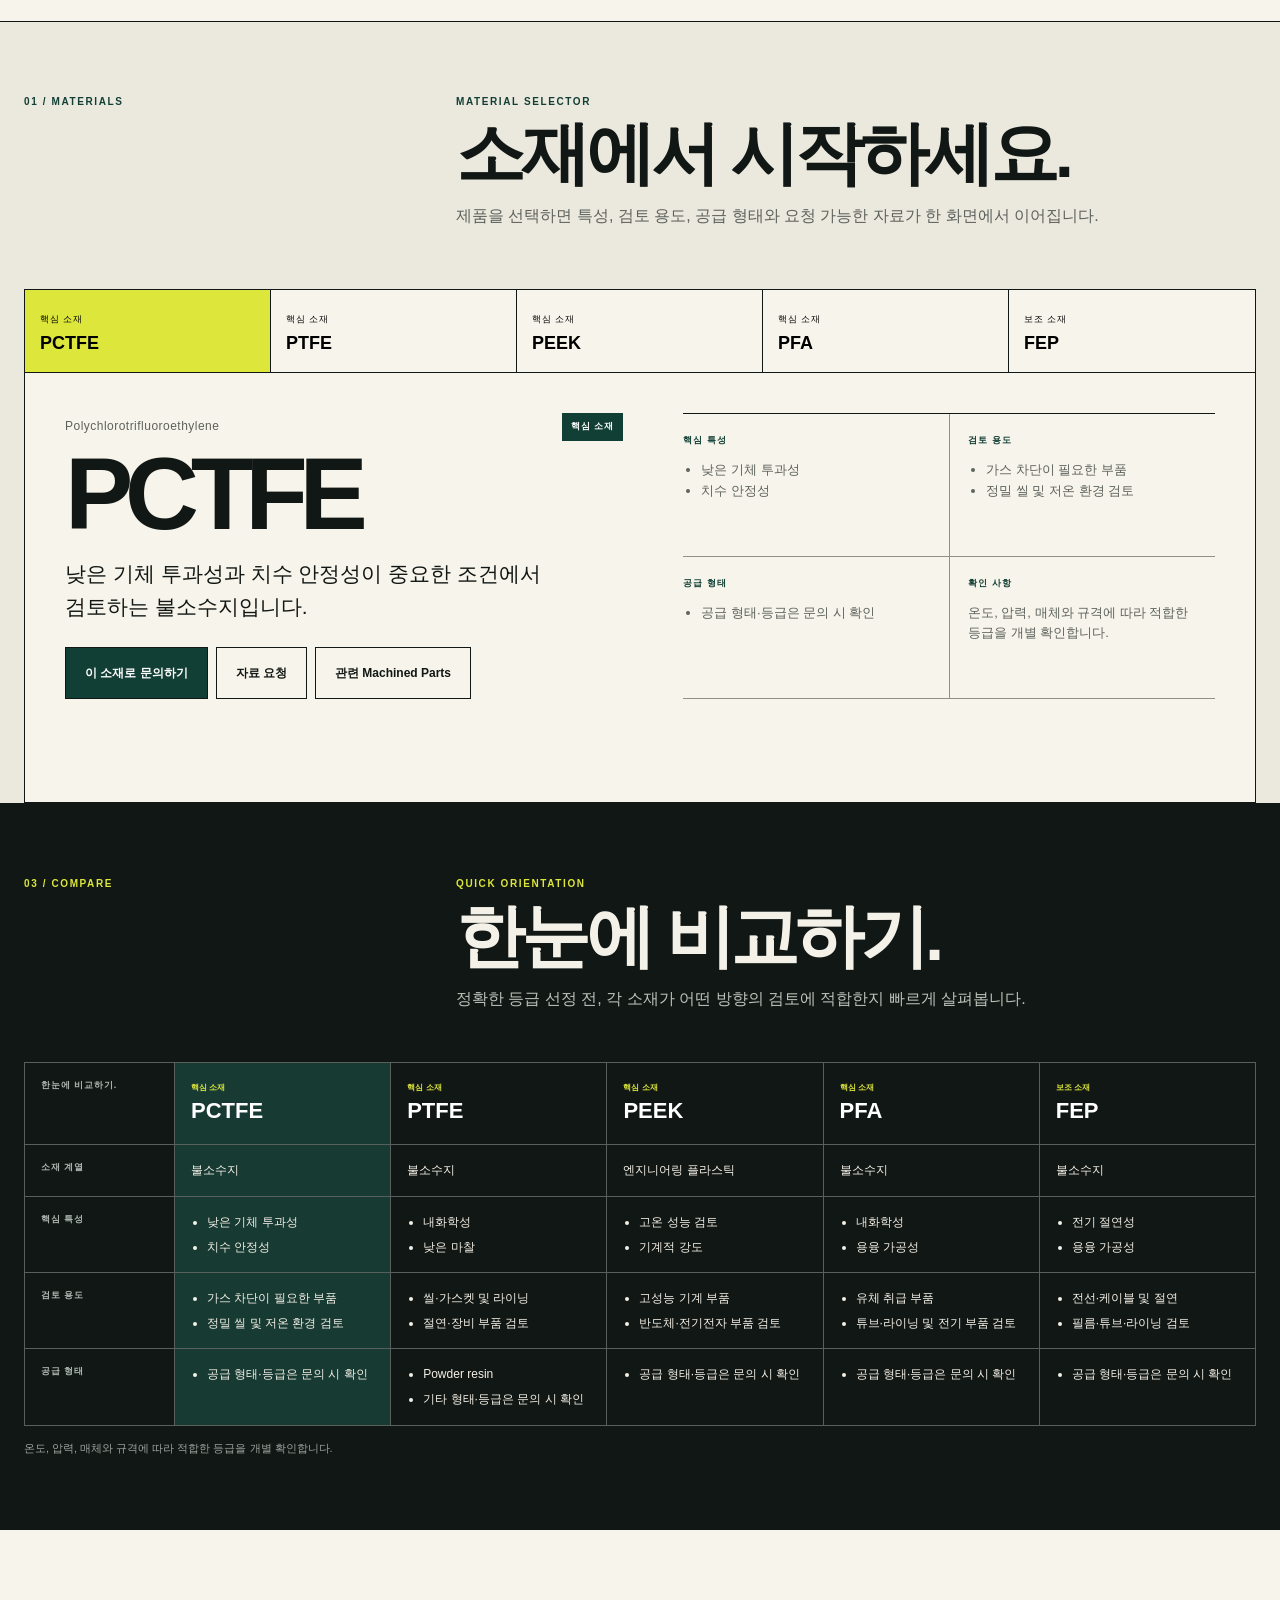
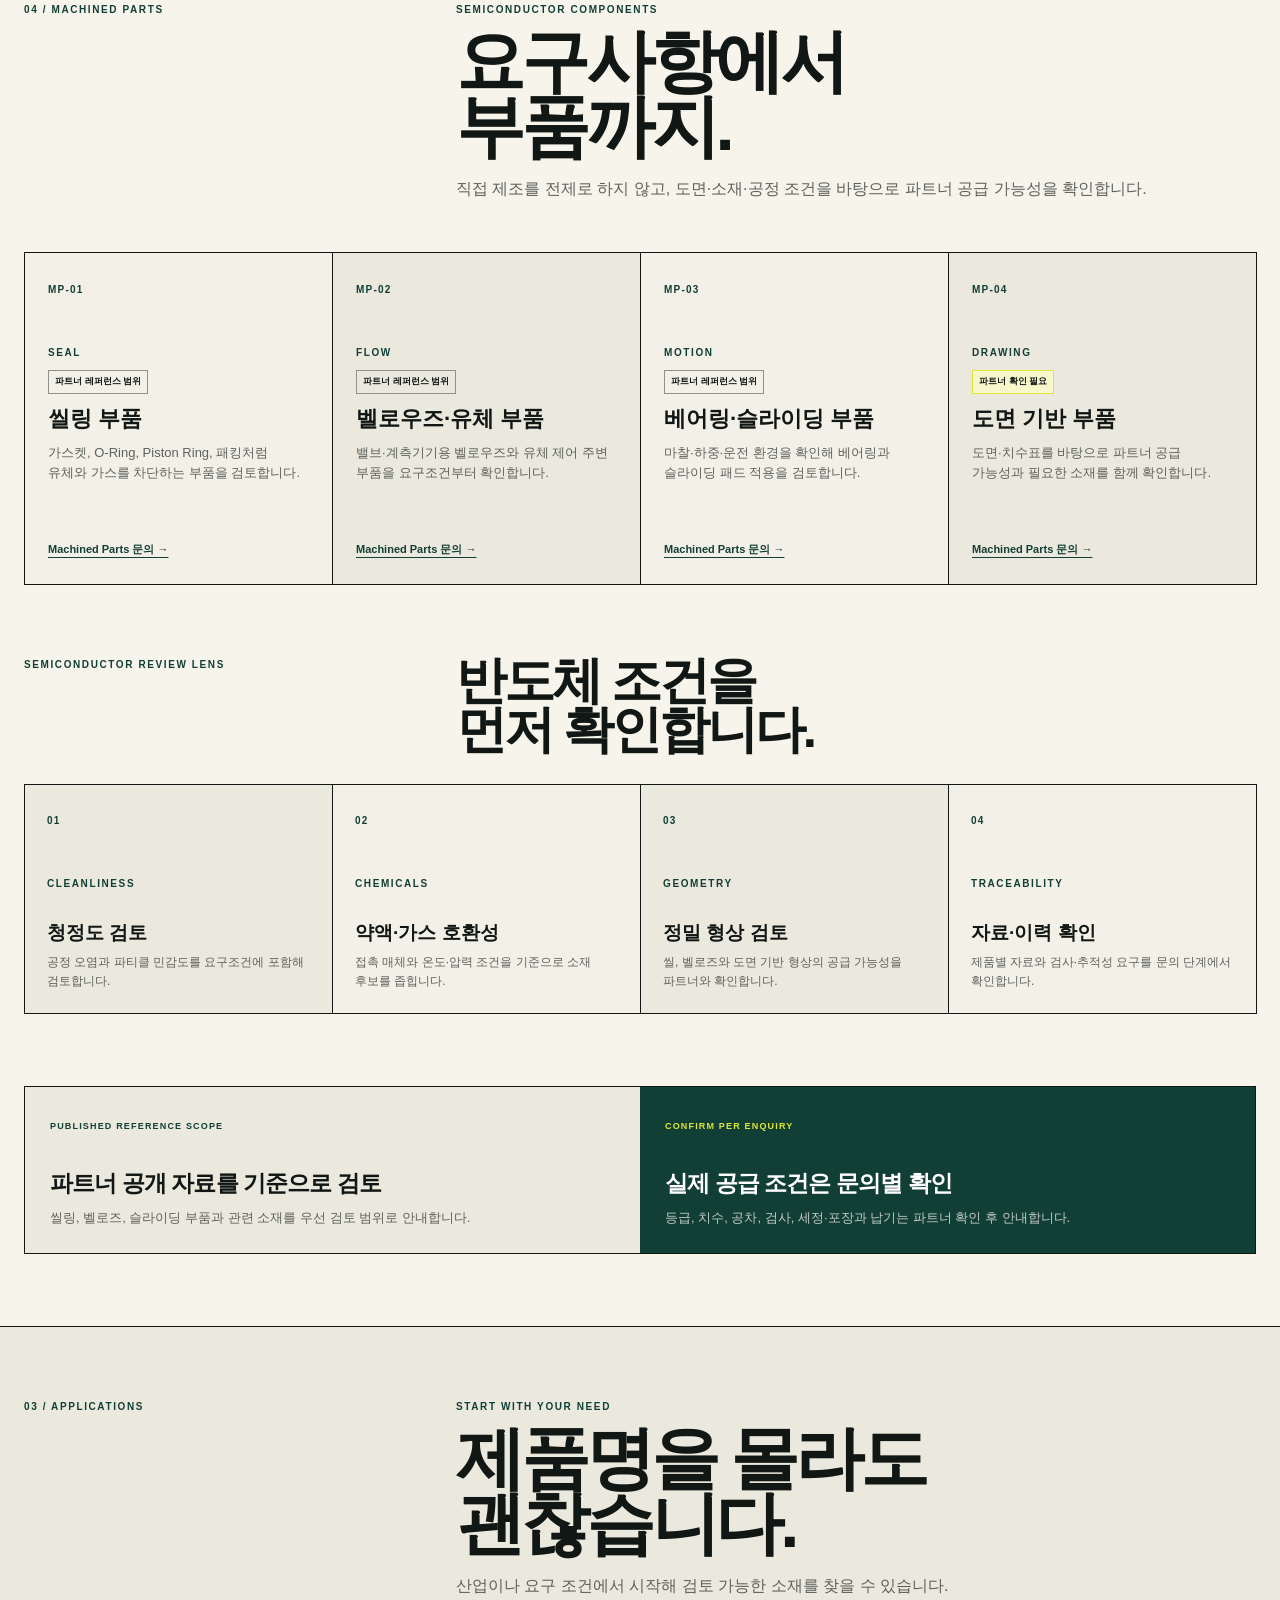
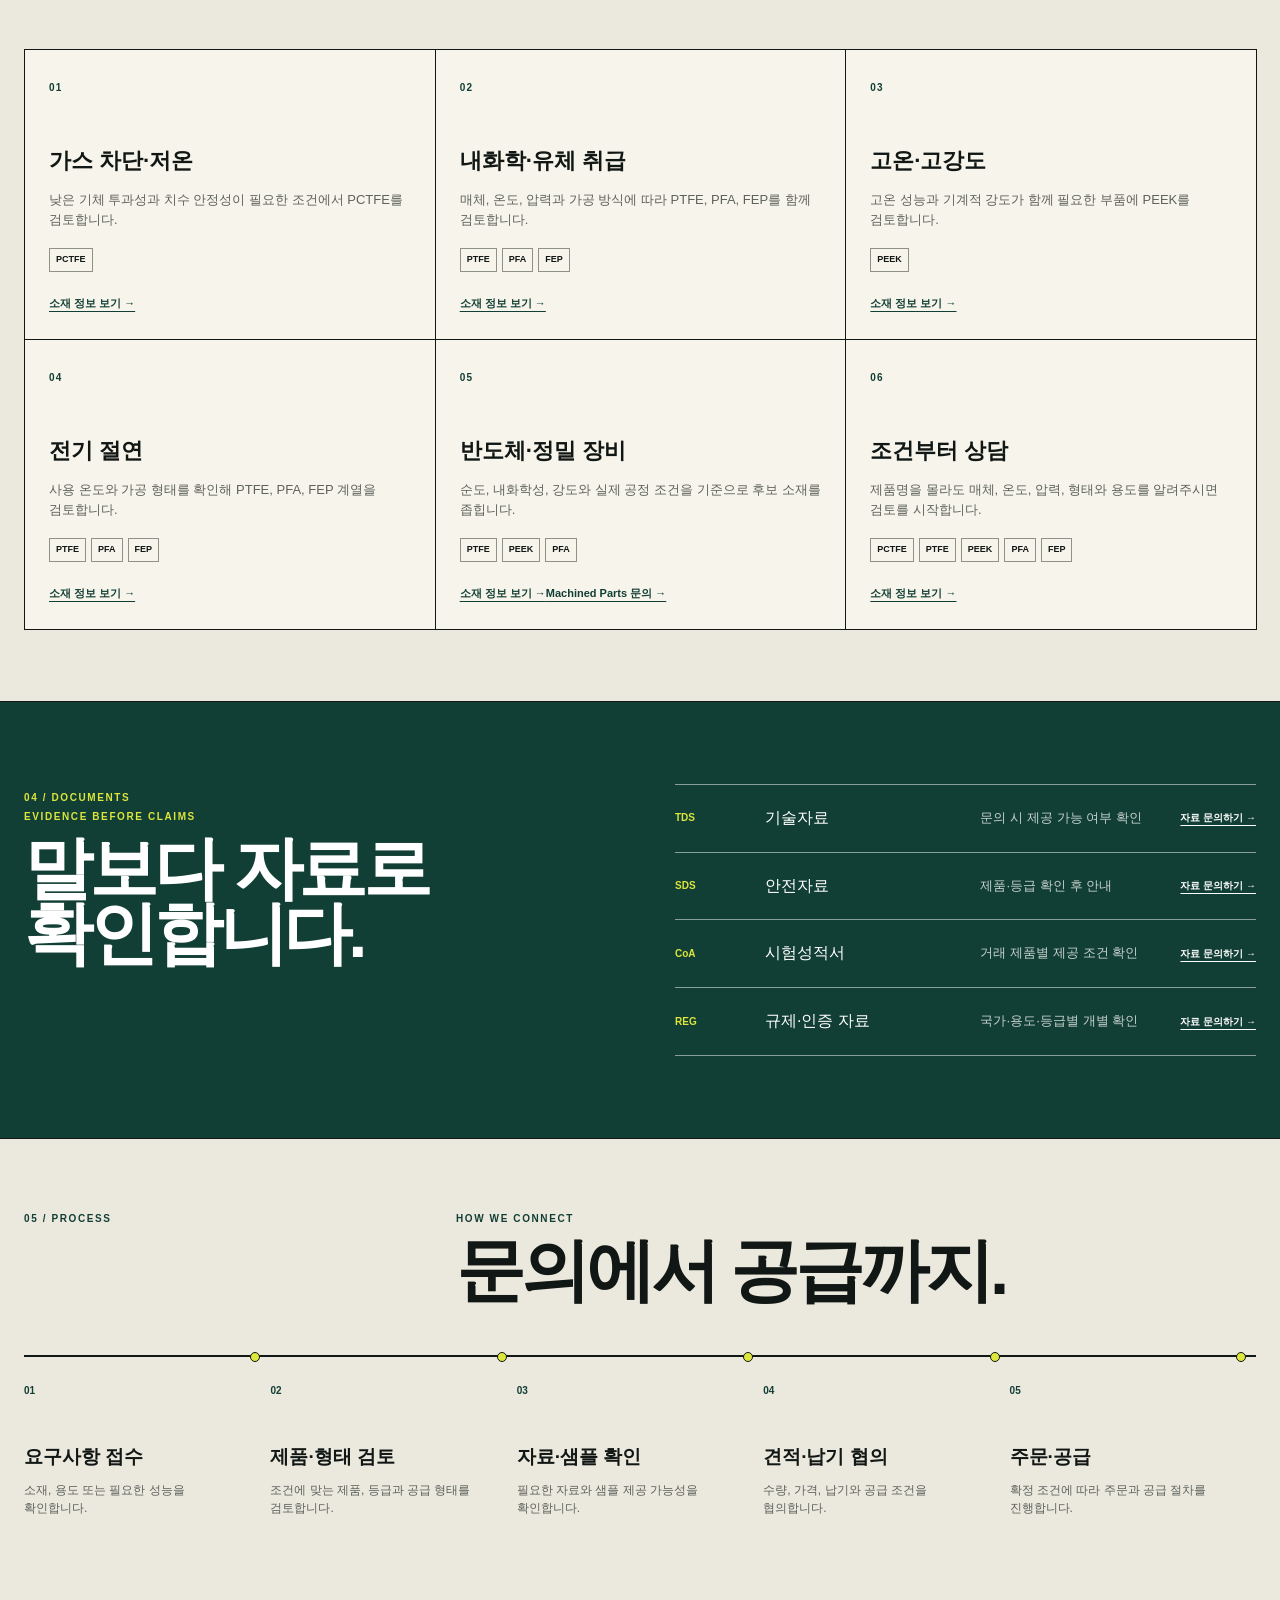
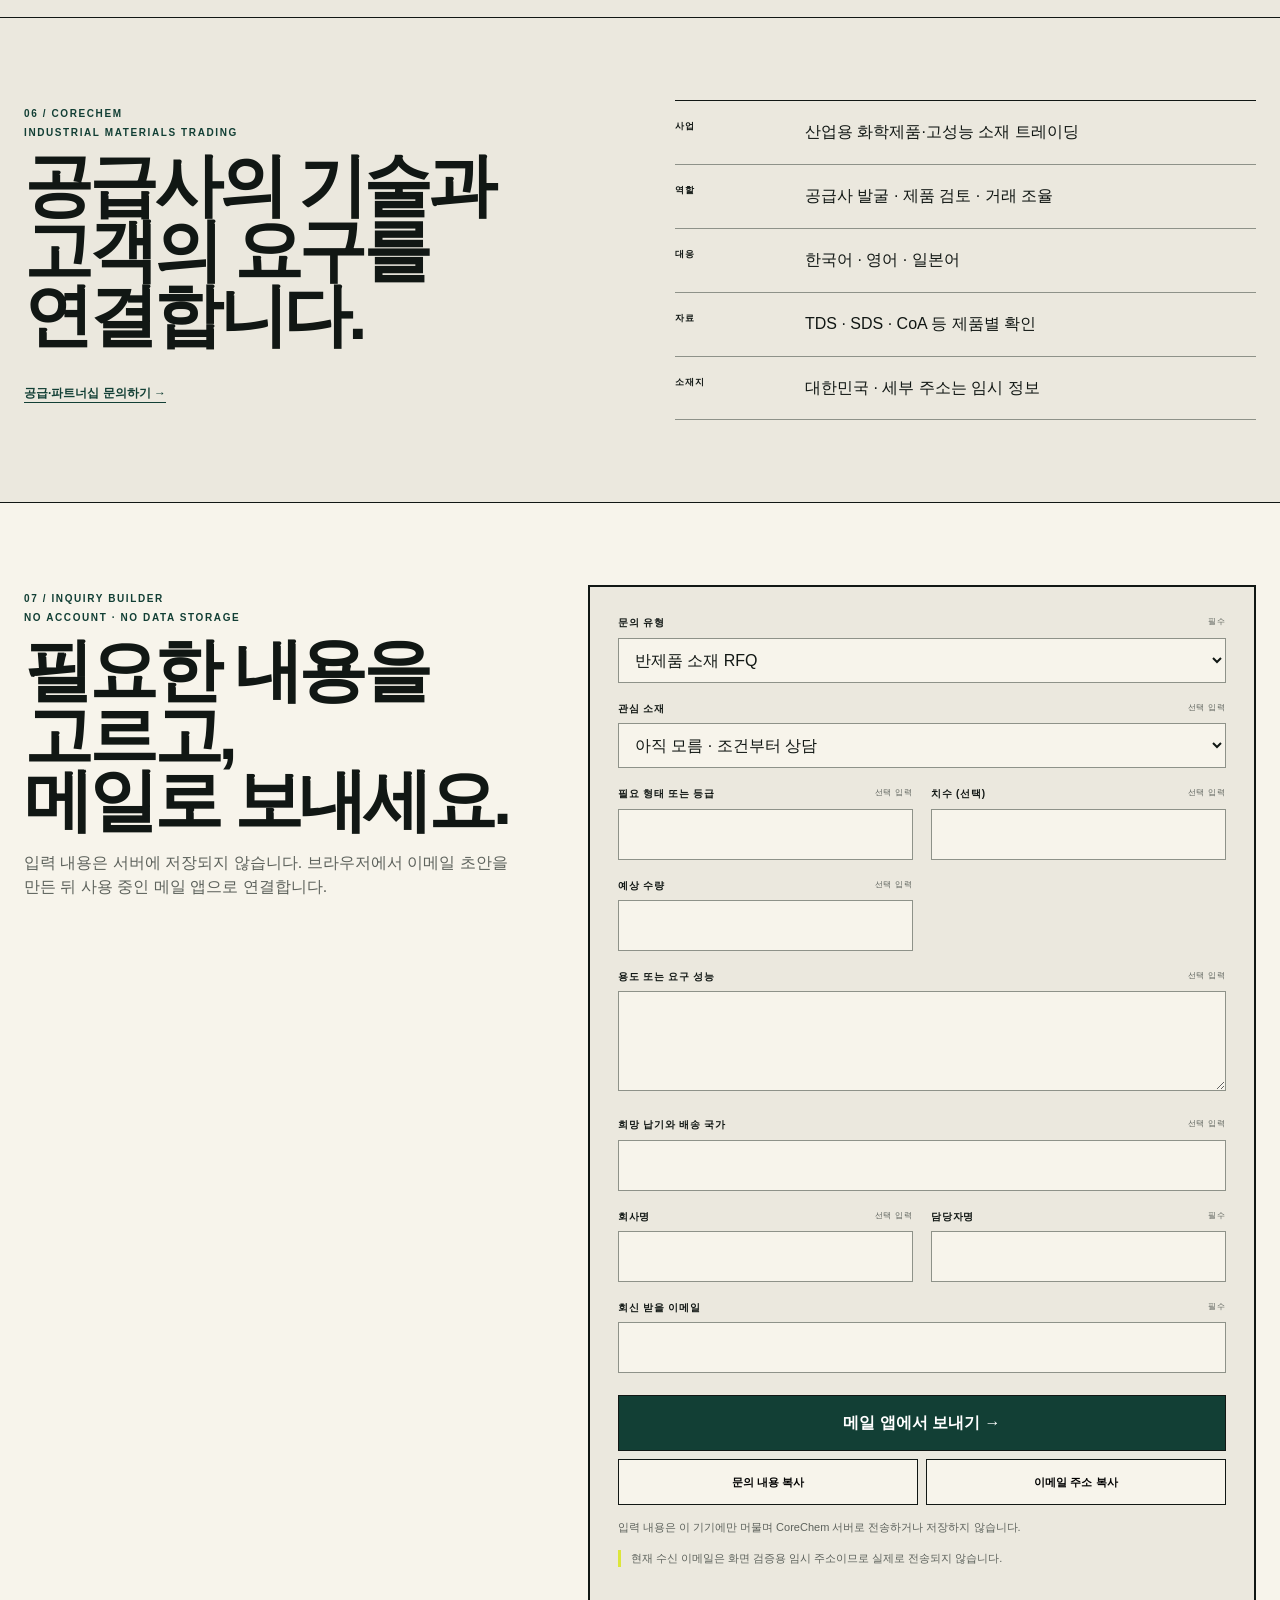
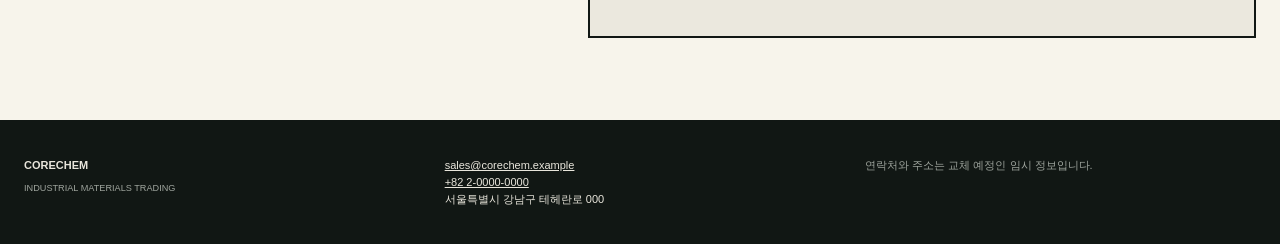
==== commit f50b9e7a: "Clarify machined parts supply scope" ====
--- a/site/hanbit-materials/index.html
+++ b/site/hanbit-materials/index.html
@@ -43,7 +43,7 @@
       <div class="material-tabs" id="materialTabs" role="tablist" aria-label="Materials"></div><article class="material-stage" id="materialStage" aria-live="polite"></article>
     </div></section>
     <section class="section comparison-section" id="compare"><div class="shell"><div class="section-heading compact"><span class="section-number">03 / COMPARE</span><div><p class="kicker" data-i18n="compareKicker">QUICK ORIENTATION</p><h2 data-i18n="compareTitle">한눈에 비교하기.</h2><p data-i18n="compareIntro">정확한 등급 선정 전, 각 소재가 어떤 방향의 검토에 적합한지 빠르게 살펴봅니다.</p></div></div><div class="comparison-wrap" id="comparisonTable"></div></div></section>
-    <section class="section machined-section" id="machined"><div class="shell"><div class="section-heading compact"><span class="section-number">04 / MACHINED PARTS</span><div><p class="kicker" data-i18n="machinedKicker">SEMICONDUCTOR COMPONENTS</p><h2 data-i18n="machinedTitle">요구사항에서<br>부품까지.</h2><p data-i18n="machinedIntro">직접 제조를 전제로 하지 않고, 도면·소재·공정 조건을 바탕으로 파트너 공급 가능성을 확인합니다.</p></div></div><div class="machined-grid" id="machinedGrid"></div><div class="focus-heading"><p class="kicker" data-i18n="focusKicker">SEMICONDUCTOR REVIEW LENS</p><h3 data-i18n="focusTitle">반도체 조건을<br>먼저 확인합니다.</h3></div><div class="focus-grid" id="semiconductorFocus"></div></div></section>
+    <section class="section machined-section" id="machined"><div class="shell"><div class="section-heading compact"><span class="section-number">04 / MACHINED PARTS</span><div><p class="kicker" data-i18n="machinedKicker">SEMICONDUCTOR COMPONENTS</p><h2 data-i18n="machinedTitle">요구사항에서<br>부품까지.</h2><p data-i18n="machinedIntro">직접 제조를 전제로 하지 않고, 도면·소재·공정 조건을 바탕으로 파트너 공급 가능성을 확인합니다.</p></div></div><div class="machined-grid" id="machinedGrid"></div><div class="focus-heading"><p class="kicker" data-i18n="focusKicker">SEMICONDUCTOR REVIEW LENS</p><h3 data-i18n="focusTitle">반도체 조건을<br>먼저 확인합니다.</h3></div><div class="focus-grid" id="semiconductorFocus"></div><div class="scope-grid"><article class="scope-card"><span class="scope-label" data-i18n="scopeReferenceLabel">PUBLISHED REFERENCE SCOPE</span><h3 data-i18n="scopeReferenceTitle">파트너 공개 자료를 기준으로 검토</h3><p data-i18n="scopeReferenceText">씰링, 벨로즈, 슬라이딩 부품과 관련 소재를 우선 검토 범위로 안내합니다.</p></article><article class="scope-card scope-card-dark"><span class="scope-label" data-i18n="scopeEnquiryLabel">CONFIRM PER ENQUIRY</span><h3 data-i18n="scopeEnquiryTitle">실제 공급 조건은 문의별 확인</h3><p data-i18n="scopeEnquiryText">등급, 치수, 공차, 검사, 세정·포장과 납기는 파트너 확인 후 안내합니다.</p></article></div></div></section>
     <section class="section solutions-section" id="solutions"><div class="shell"><div class="section-heading compact"><span class="section-number">03 / APPLICATIONS</span><div><p class="kicker" data-i18n="solutionKicker">START WITH YOUR NEED</p><h2 data-i18n="solutionTitle">제품명을 몰라도 괜찮습니다.</h2><p data-i18n="solutionIntro">산업이나 요구 조건에서 시작해 검토 가능한 소재를 찾을 수 있습니다.</p></div></div><div class="solution-grid" id="solutionGrid"></div></div></section>
     <section class="section evidence-section" id="documents"><div class="shell evidence-grid"><div><span class="section-number">04 / DOCUMENTS</span><p class="kicker" data-i18n="documentKicker">EVIDENCE BEFORE CLAIMS</p><h2 data-i18n="documentTitle">말보다 자료로<br>확인합니다.</h2></div><div class="document-list" id="documentList"></div></div></section>
     <section class="section process-section" id="process"><div class="shell"><div class="section-heading compact"><span class="section-number">05 / PROCESS</span><div><p class="kicker" data-i18n="processKicker">HOW WE CONNECT</p><h2 data-i18n="processTitle">문의에서 공급까지.</h2></div></div><div class="process-track" id="processTrack"></div></div></section>
--- a/site/hanbit-materials/assets/css/site.css
+++ b/site/hanbit-materials/assets/css/site.css
@@ -17,3 +17,4 @@
 .supply-section{background:var(--paper-light)}.supply-grid{display:grid;grid-template-columns:1fr 1fr;border:1px solid var(--ink);margin-bottom:72px}.supply-card{display:block;min-height:310px;padding:30px;text-decoration:none;border-right:1px solid var(--ink);background:var(--paper)}.supply-card:last-child{border-right:0}.supply-card-dark{background:var(--green);color:#fff}.supply-index{display:block;font-size:11px;font-weight:900;color:var(--green);margin-bottom:40px}.supply-card-dark .supply-index,.supply-card-dark .supply-tag{color:var(--acid)}.supply-tag{font-size:10px;font-weight:900;letter-spacing:.14em;color:var(--green)}.supply-card h3{font-size:clamp(30px,4vw,54px);line-height:.95;letter-spacing:-.06em;margin:14px 0 18px}.supply-card p{max-width:460px;font-size:14px;color:var(--muted)}.supply-card-dark p{color:#c1cbc6}.supply-link{display:inline-block;margin-top:25px;font-size:11px;font-weight:900;text-decoration:underline;text-underline-offset:5px}.machined-section{background:var(--paper-light)}.machined-grid{display:grid;grid-template-columns:repeat(4,1fr);padding-bottom:72px}.machined-card{border:1px solid var(--ink);margin-right:-1px;padding:23px;min-height:280px;background:var(--paper)}.machined-card:nth-child(odd){background:#f3f0e7}.machined-icon{display:block;color:var(--green);font-size:10px;font-weight:900;letter-spacing:.16em;margin-top:44px}.machined-card h3{font-size:22px;line-height:1.05;margin:13px 0}.machined-card p{color:var(--muted);font-size:13px;min-height:80px}.machined-card button{border:0;background:transparent;color:var(--green);padding:0;font-size:11px;font-weight:900;text-decoration:underline;text-underline-offset:4px;cursor:pointer}@media(max-width:900px){.machined-grid{grid-template-columns:1fr 1fr}}@media(max-width:560px){.supply-grid{grid-template-columns:1fr}.supply-card{border-right:0;border-bottom:1px solid var(--ink);min-height:250px}.supply-card:last-child{border-bottom:0}.machined-grid{grid-template-columns:1fr}.machined-card{margin-right:0;margin-bottom:-1px;min-height:230px}}
 .claim-status{display:inline-block;margin-top:10px;padding:4px 6px;border:1px solid var(--line);font-size:9px;font-weight:900}.claim-status.partner-review{border-color:var(--acid);background:#f6f7ca}
 .focus-heading{display:grid;grid-template-columns:1fr 2fr;gap:32px;padding:0 0 30px}.focus-heading h3{font-size:clamp(30px,4vw,54px);line-height:.95;letter-spacing:-.06em;margin:0}.focus-grid{display:grid;grid-template-columns:repeat(4,1fr);padding-bottom:72px}.focus-card{border:1px solid var(--ink);margin-right:-1px;padding:22px;min-height:190px;background:var(--paper)}.focus-card:nth-child(even){background:#f3f0e7}.focus-card h3{font-size:19px;line-height:1.05;margin:32px 0 10px}.focus-card p{color:var(--muted);font-size:12px;margin:0}@media(max-width:900px){.focus-grid{grid-template-columns:1fr 1fr}}@media(max-width:560px){.focus-heading{grid-template-columns:1fr;gap:14px}.focus-grid{grid-template-columns:1fr}.focus-card{margin-right:0;margin-bottom:-1px}}
+.scope-grid{display:grid;grid-template-columns:1fr 1fr;border:1px solid var(--ink);margin-bottom:72px}.scope-card{padding:25px;background:var(--paper)}.scope-card-dark{background:var(--green);color:#fff}.scope-label{font-size:9px;font-weight:900;letter-spacing:.13em;color:var(--green)}.scope-card-dark .scope-label{color:var(--acid)}.scope-card h3{font-size:23px;line-height:1.05;letter-spacing:-.04em;margin:35px 0 12px}.scope-card p{font-size:13px;color:var(--muted);margin:0}.scope-card-dark p{color:#c1cbc6}@media(max-width:560px){.scope-grid{grid-template-columns:1fr}.scope-card{border-bottom:1px solid var(--ink)}.scope-card:last-child{border-bottom:0}}
